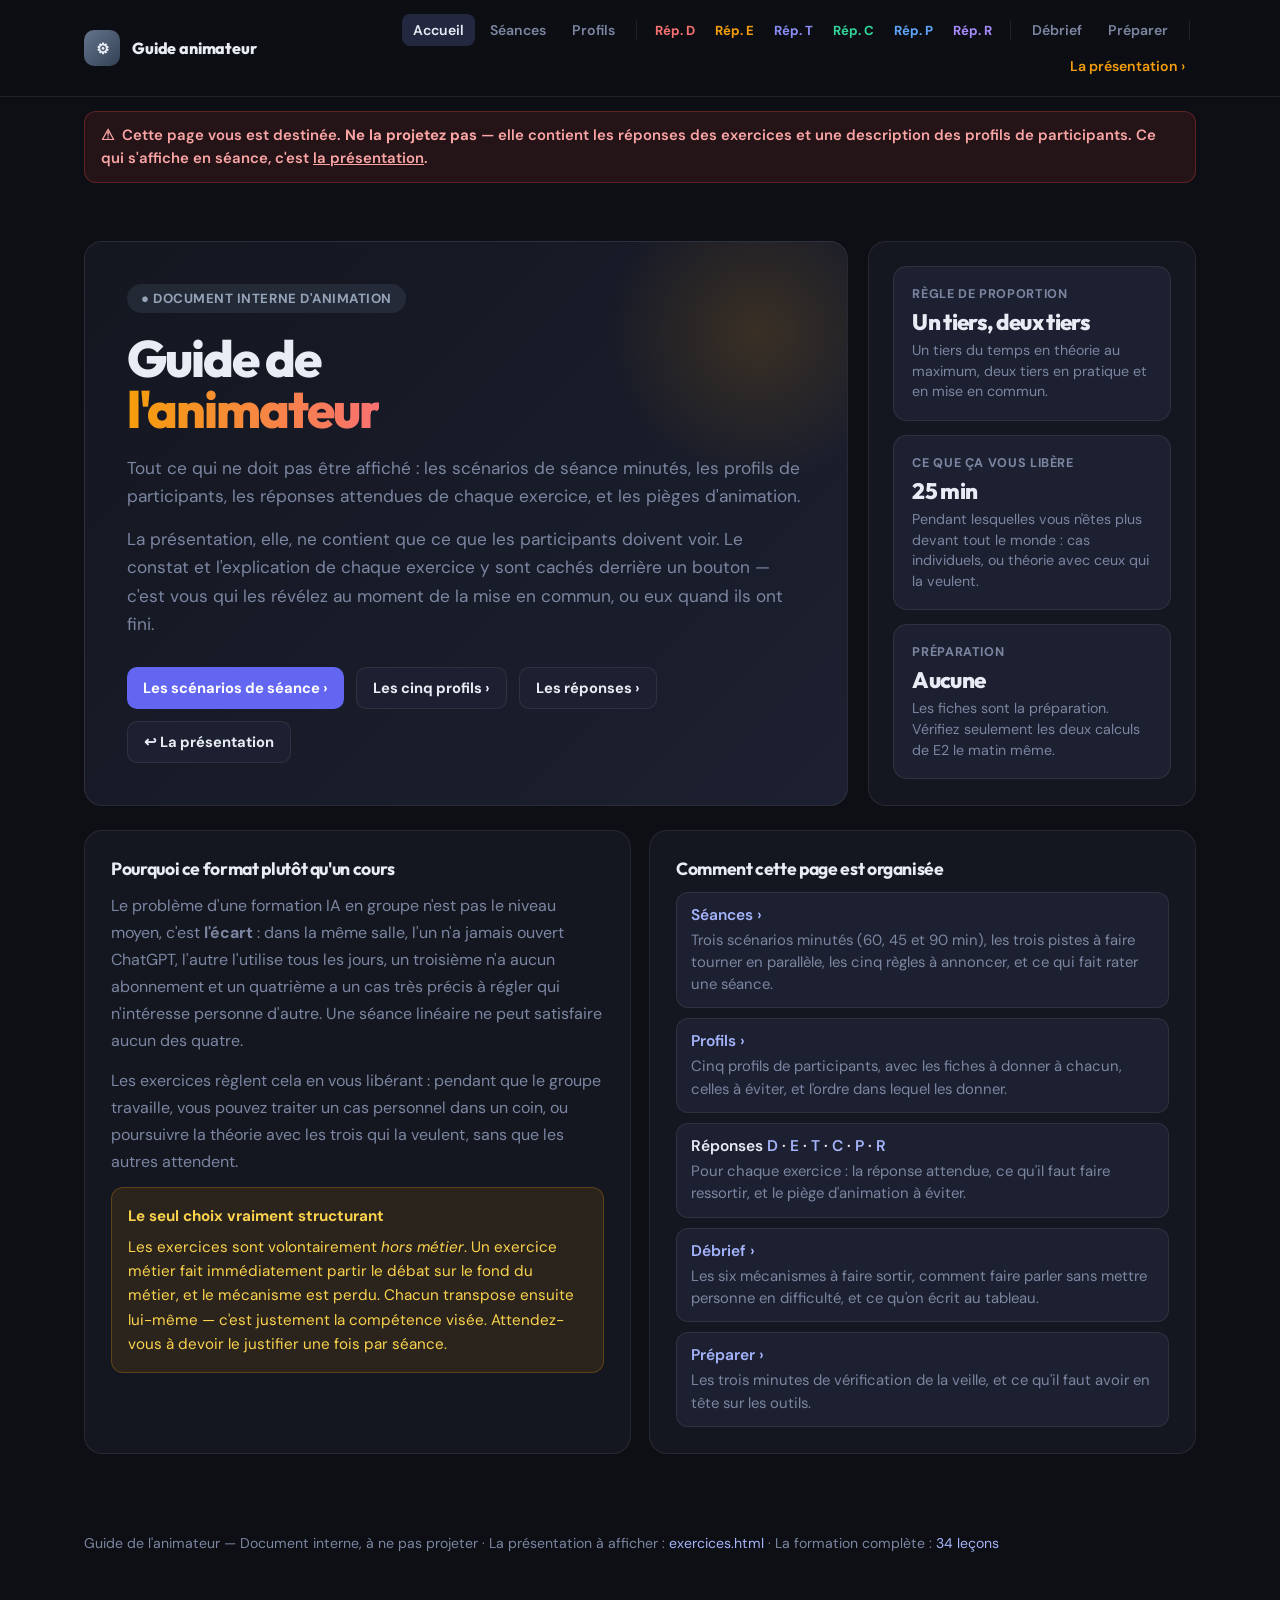
==== animateur.html @ cbc840dd "Ajoute animateur.html : le guide d'animation Contrepartie d'exercices.html, qui ne contient que ce q" ====
<!DOCTYPE html>
<html lang="fr">
<head>
  <meta charset="UTF-8" />
  <meta name="viewport" content="width=device-width, initial-scale=1.0" />
  <title>Guide de l'animateur — Exercices IA</title>
  <link rel="preconnect" href="https://fonts.googleapis.com">
  <link href="https://fonts.googleapis.com/css2?family=Outfit:wght@400;600;700;800;900&family=DM+Sans:wght@400;500;600&display=swap" rel="stylesheet">
  <link rel="stylesheet" href="exercices.css">
</head>
<body>
<header>
  <div class="nav">
    <div class="brand">
      <div class="brand-mark staff">⚙</div>
      Guide animateur
    </div>
    <nav class="nav-links">
      <a class="nav-link" href="#accueil">Accueil</a>
      <a class="nav-link" href="#seances">Séances</a>
      <a class="nav-link" href="#profils">Profils</a>
      <span class="nav-sep"></span>
      <a class="nav-link nav-code c1" href="#rep-d">Rép. D</a>
      <a class="nav-link nav-code c2" href="#rep-e">Rép. E</a>
      <a class="nav-link nav-code c3" href="#rep-t">Rép. T</a>
      <a class="nav-link nav-code c4" href="#rep-c">Rép. C</a>
      <a class="nav-link nav-code c5" href="#rep-p">Rép. P</a>
      <a class="nav-link nav-code c6" href="#rep-r">Rép. R</a>
      <span class="nav-sep"></span>
      <a class="nav-link" href="#debrief">Débrief</a>
      <a class="nav-link" href="#preparer">Préparer</a>
      <span class="nav-sep"></span>
      <a class="nav-link" href="exercices.html" style="color:#f59e0b">La présentation ›</a>
    </nav>
  </div>
</header>

<div class="banner">
  <div class="banner-inner">
    ⚠ &nbsp;Cette page vous est destinée. <strong>Ne la projetez pas</strong> — elle contient les réponses des exercices et une description des profils de participants. Ce qui s'affiche en séance, c'est <a href="exercices.html">la présentation</a>.
  </div>
</div>

<main>

<!-- ========== ACCUEIL ========== -->
<section class="page" id="accueil">
  <div class="hero-grid">
    <div class="card hero-main">
      <div class="eyebrow staff">● Document interne d'animation</div>
      <h1 class="hero-title">Guide de<br><em>l'animateur</em></h1>
      <p class="hero-lead">
        Tout ce qui ne doit pas être affiché : les scénarios de séance minutés, les profils de participants, les réponses attendues de chaque exercice, et les pièges d'animation.
      </p>
      <p class="hero-lead" style="margin-top:-14px;">
        La présentation, elle, ne contient que ce que les participants doivent voir. Le constat et l'explication de chaque exercice y sont cachés derrière un bouton — c'est vous qui les révélez au moment de la mise en commun, ou eux quand ils ont fini.
      </p>
      <div style="display:flex;gap:12px;flex-wrap:wrap;">
        <a class="btn btn-primary" href="#seances">Les scénarios de séance ›</a>
        <a class="btn btn-secondary" href="#profils">Les cinq profils ›</a>
        <a class="btn btn-secondary" href="#rep-d">Les réponses ›</a>
        <a class="btn btn-secondary" href="exercices.html">↩ La présentation</a>
      </div>
    </div>
    <div class="card hero-side">
      <div class="stat-card">
        <div class="stat-label">Règle de proportion</div>
        <div class="stat-value">Un tiers, deux tiers</div>
        <div class="stat-desc">Un tiers du temps en théorie au maximum, deux tiers en pratique et en mise en commun.</div>
      </div>
      <div class="stat-card">
        <div class="stat-label">Ce que ça vous libère</div>
        <div class="stat-value">25 min</div>
        <div class="stat-desc">Pendant lesquelles vous n'êtes plus devant tout le monde : cas individuels, ou théorie avec ceux qui la veulent.</div>
      </div>
      <div class="stat-card">
        <div class="stat-label">Préparation</div>
        <div class="stat-value">Aucune</div>
        <div class="stat-desc">Les fiches sont la préparation. Vérifiez seulement les deux calculs de E2 le matin même.</div>
      </div>
    </div>
  </div>

  <div class="lesson-grid">
    <div class="card lesson-card">
      <h3>Pourquoi ce format plutôt qu'un cours</h3>
      <p>Le problème d'une formation IA en groupe n'est pas le niveau moyen, c'est <strong>l'écart</strong> : dans la même salle, l'un n'a jamais ouvert ChatGPT, l'autre l'utilise tous les jours, un troisième n'a aucun abonnement et un quatrième a un cas très précis à régler qui n'intéresse personne d'autre. Une séance linéaire ne peut satisfaire aucun des quatre.</p>
      <p>Les exercices règlent cela en vous libérant : pendant que le groupe travaille, vous pouvez traiter un cas personnel dans un coin, ou poursuivre la théorie avec les trois qui la veulent, sans que les autres attendent.</p>
      <div class="highlight highlight-key"><strong>Le seul choix vraiment structurant</strong>Les exercices sont volontairement <em>hors métier</em>. Un exercice métier fait immédiatement partir le débat sur le fond du métier, et le mécanisme est perdu. Chacun transpose ensuite lui-même — c'est justement la compétence visée. Attendez-vous à devoir le justifier une fois par séance.</div>
    </div>
    <div class="card lesson-card">
      <h3>Comment cette page est organisée</h3>
      <div class="example-list">
        <div class="example"><strong><a href="#seances" style="color:#a5b4fc">Séances ›</a></strong><span>Trois scénarios minutés (60, 45 et 90 min), les trois pistes à faire tourner en parallèle, les cinq règles à annoncer, et ce qui fait rater une séance.</span></div>
        <div class="example"><strong><a href="#profils" style="color:#a5b4fc">Profils ›</a></strong><span>Cinq profils de participants, avec les fiches à donner à chacun, celles à éviter, et l'ordre dans lequel les donner.</span></div>
        <div class="example"><strong>Réponses <a href="#rep-d" style="color:#a5b4fc">D</a> · <a href="#rep-e" style="color:#a5b4fc">E</a> · <a href="#rep-t" style="color:#a5b4fc">T</a> · <a href="#rep-c" style="color:#a5b4fc">C</a> · <a href="#rep-p" style="color:#a5b4fc">P</a> · <a href="#rep-r" style="color:#a5b4fc">R</a></strong><span>Pour chaque exercice : la réponse attendue, ce qu'il faut faire ressortir, et le piège d'animation à éviter.</span></div>
        <div class="example"><strong><a href="#debrief" style="color:#a5b4fc">Débrief ›</a></strong><span>Les six mécanismes à faire sortir, comment faire parler sans mettre personne en difficulté, et ce qu'on écrit au tableau.</span></div>
        <div class="example"><strong><a href="#preparer" style="color:#a5b4fc">Préparer ›</a></strong><span>Les trois minutes de vérification de la veille, et ce qu'il faut avoir en tête sur les outils.</span></div>
      </div>
    </div>
  </div>
</section>

<!-- ========== SÉANCES ========== -->
<section class="page" id="seances">
  <div class="lesson-header">
    <div>
      <div class="tag tag-staff">● Animation — Séances</div>
      <h2>Trois scénarios de séance</h2>
    </div>
    <a class="btn btn-secondary" href="#accueil">↩ Retour</a>
  </div>
  <div class="lesson-grid">

    <div class="card lesson-card">
      <h3>Scénario A — La séance à deux vitesses <span style="color:var(--muted);font-weight:400">(60 min)</span></h3>
      <p>Le format par défaut, à utiliser quand le groupe est mélangé.</p>
      <div class="steps">
        <div class="step"><div class="step-num">1</div><div><strong>0 → 5 min · Le contrat de séance</strong>« On va faire, pas écouter. Vingt minutes d'explication, puis chacun travaille sur un exercice différent selon son niveau. Personne ne restera bloqué à attendre. » Affichez la page <a href="exercices.html#regles" style="color:#a5b4fc">Règles</a> pendant que vous le dites.</div></div>
        <div class="step"><div class="step-num">2</div><div><strong>5 → 20 min · Un seul sujet théorique</strong>Une ou deux leçons de la formation, pas plus. Résistez à l'envie de couvrir : c'est la première cause de séance ratée.</div></div>
        <div class="step"><div class="step-num">3</div><div><strong>20 → 45 min · Les trois pistes en parallèle</strong>Chacun prend une fiche selon sa piste. Vous circulez. C'est le moment où vous réglez les deux ou trois cas particuliers qui monopolisaient toute la séance avant.</div></div>
        <div class="step"><div class="step-num">4</div><div><strong>45 → 55 min · La mise en commun</strong>Trois personnes, une phrase chacune, puis vous projetez le bouton de révélation de la fiche concernée. Vous notez au tableau le mécanisme, pas le résultat.</div></div>
        <div class="step"><div class="step-num">5</div><div><strong>55 → 60 min · Un seul devoir</strong>Un exercice à refaire chez soi cette semaine, sur un vrai sujet à soi. Un seul, sinon aucun ne sera fait. La page <a href="exercices.html#retenir" style="color:#a5b4fc">À retenir</a> propose déjà C2.</div></div>
      </div>
    </div>

    <div class="card lesson-card">
      <h3>Les trois pistes à faire tourner en même temps</h3>
      <div class="table-wrap">
        <table class="compare-table">
          <thead><tr><th>Piste</th><th>Pour qui</th><th>Fiches</th><th>Vous</th></tr></thead>
          <tbody>
            <tr>
              <td>Guidée</td>
              <td>Découvre, ou pas d'abonnement</td>
              <td>D1, puis E1, puis T1</td>
              <td>Vous lisez la consigne à voix haute, tout le monde avance ensemble</td>
            </tr>
            <tr>
              <td>Libre</td>
              <td>Déjà à l'aise, sans méthode</td>
              <td>Une fiche ◑ au choix dans la famille du jour</td>
              <td>Disponible sur demande, sinon vous les laissez</td>
            </tr>
            <tr>
              <td>Chantier</td>
              <td>Autonome, n'écoute plus la théorie</td>
              <td>Un P au choix, 25 à 40 min</td>
              <td>Ne l'interrompez pas. Demandez-lui deux minutes de présentation à la mise en commun</td>
            </tr>
          </tbody>
        </table>
      </div>
      <div class="highlight highlight-info"><strong>Pourquoi ça tient</strong>Les trois pistes travaillent les mêmes mécanismes à des profondeurs différentes. À la mise en commun, tout le monde peut donc parler de la même chose, même si personne n'a fait le même exercice.</div>
    </div>

    <div class="card lesson-card">
      <h3>Scénario B — Les binômes croisés <span style="color:var(--muted);font-weight:400">(45 min)</span></h3>
      <p>À utiliser quand vous avez à la fois des utilisateurs ChatGPT et des utilisateurs Claude. Le format le plus vivant, et celui qui fait le mieux tomber l'idée qu'il y aurait un bon outil et un mauvais.</p>
      <div class="steps">
        <div class="step"><div class="step-num">1</div><div><strong>Constituez les binômes</strong>Un ChatGPT + un Claude par table. Si quelqu'un n'a rien, il devient l'observateur du binôme et tient les notes — présentez-le comme un rôle, la fiche D3 le fait aussi.</div></div>
        <div class="step"><div class="step-num">2</div><div><strong>15 min · D3 — Deux outils face à face</strong>Même consigne dans les deux outils, comparaison ligne par ligne.</div></div>
        <div class="step"><div class="step-num">3</div><div><strong>15 min · C3 — Le juge, en croisé</strong>Chacun fait juger la production de l'autre outil par le sien. Effet garanti.</div></div>
        <div class="step"><div class="step-num">4</div><div><strong>15 min · Mise en commun à deux voix</strong>Chaque binôme dit une différence constatée. Vous les regroupez au tableau en « différences de ton » et « différences de fond ».</div></div>
      </div>
    </div>

    <div class="card lesson-card">
      <h3>Scénario C — L'atelier permanence <span style="color:var(--muted);font-weight:400">(90 min, sans théorie)</span></h3>
      <p>Pour un deuxième ou troisième passage avec un groupe déjà initié. Aucune présentation : on entre, on travaille.</p>
      <div class="steps">
        <div class="step"><div class="step-num">1</div><div><strong>Chacun choisit un chantier</strong>Un P1 à P5, ou un vrai projet à lui — à condition qu'il ne contienne aucune donnée interne. Vérifiez ce point vous-même, ne le supposez pas.</div></div>
        <div class="step"><div class="step-num">2</div><div><strong>Vous tenez une permanence</strong>Dix minutes par personne, à sa place, sur son écran. Ceux qui attendent continuent d'avancer : ils ne perdent pas leur temps.</div></div>
        <div class="step"><div class="step-num">3</div><div><strong>Les 20 dernières minutes : la revue</strong>Trois volontaires montrent leur écran. On regarde ce qui a coincé, pas ce qui est réussi.</div></div>
      </div>
      <div class="highlight highlight-ok"><strong>Le format le plus rentable en temps d'animation</strong>Vous ne préparez rien : les fiches sont la préparation. Et une permanence de 90 minutes règle plus de cas individuels que six séances théoriques.</div>
    </div>

    <div class="card lesson-card">
      <h3>Les cinq règles à annoncer au début</h3>
      <p>Elles sont écrites sur la page <a href="exercices.html#regles" style="color:#a5b4fc">Règles</a> de la présentation : affichez-la et lisez-les, cela prend deux minutes et évite dix minutes de rattrapage.</p>
      <div class="steps">
        <div class="step"><div class="step-num">1</div><div><strong>Interdiction d'accepter la première réponse</strong>À laisser au tableau toute la séance.</div></div>
        <div class="step"><div class="step-num">2</div><div><strong>Une conversation neuve par exercice</strong>C'est la règle la plus souvent oubliée, et celle qui fausse le plus les constats. Rappelez-la avant chaque exercice.</div></div>
        <div class="step"><div class="step-num">3</div><div><strong>Trois lignes écrites par exercice</strong>Sans écriture, il ne reste rien le lendemain. C'est non négociable, même si cela agace.</div></div>
        <div class="step"><div class="step-num">4</div><div><strong>Rien d'interne dans la machine</strong>Le seul point sur lequel vous devez être intransigeant. Voir la <a href="index.html#lecon-34" style="color:#a5b4fc">leçon 34</a>.</div></div>
        <div class="step"><div class="step-num">5</div><div><strong>Un échec est un résultat</strong>À dire au début, pas à la fin : cela retire l'enjeu de performance pour toute la séance.</div></div>
      </div>
    </div>

    <div class="card lesson-card">
      <h3>Ce qui fait rater une séance</h3>
      <div class="example-list">
        <div class="example"><strong>Vouloir couvrir trois leçons avant les exercices</strong><span>Au bout de trente minutes de théorie, la salle est passive et les exercices tombent à plat. Un sujet par séance suffit.</span></div>
        <div class="example"><strong>Laisser un cas personnel prendre le groupe en otage</strong><span>C'est précisément le problème que les exercices résolvent : « garde ta question, je viens te voir dans dix minutes ». Et vous y allez vraiment, sinon la promesse ne tient plus.</span></div>
        <div class="example"><strong>Choisir un exercice métier « pour que ce soit plus utile »</strong><span>Le débat part immédiatement sur le fond du métier et le mécanisme est perdu. C'est la tentation la plus fréquente et la plus coûteuse.</span></div>
        <div class="example"><strong>Ne pas vérifier les accès avant</strong><span>Comptes non ouverts, mots de passe oubliés : cinq minutes perdues par personne. À régler la veille.</span></div>
        <div class="example"><strong>Révéler trop tôt</strong><span>Si vous projetez le bas d'une fiche avant qu'ils aient travaillé, l'exercice ne sert plus à rien. E1, E2 et T1 sont les plus sensibles.</span></div>
        <div class="example"><strong>Terminer sans faire écrire</strong><span>Une séance sans les trois lignes est une séance agréable dont il ne restera rien.</span></div>
      </div>
      <div class="highlight highlight-key"><strong>Si vous n'avez qu'un quart d'heure</strong>Faites D1, et rien d'autre. C'est le meilleur rapport temps investi sur prise de conscience de tout le lot.</div>
    </div>

  </div>
</section>

<!-- ========== PROFILS ========== -->
<section class="page" id="profils">
  <div class="lesson-header">
    <div>
      <div class="tag tag-staff">● Animation — Profils</div>
      <h2>Cinq profils dans la même salle</h2>
    </div>
    <a class="btn btn-secondary" href="#accueil">↩ Retour</a>
  </div>
  <div class="lesson-grid">

    <div class="card lesson-card full-card">
      <p>Ces cinq profils ne sont pas des niveaux techniques mais des rapports différents à l'outil. Le débutant motivé est plus facile à former que l'utilisateur quotidien qui n'a jamais remis en cause ce qu'il obtient. Repérez le profil avant de choisir la fiche.</p>
      <div class="highlight highlight-warn"><strong>Un point de méthode</strong>Ces catégories sont un outil d'animation, pas une grille d'évaluation, et elles ne sortent pas de cette page. Rien de tout cela n'apparaît dans la présentation, et il n'y a aucune raison de dire à quelqu'un dans quelle case vous l'avez mis.</div>
    </div>

    <div class="card lesson-card">
      <h3>1 · Sans abonnement</h3>
      <p><em>« Je n'ai que la version gratuite. »</em></p>
      <div class="highlight highlight-ok"><strong>21 des 26 exercices lui sont accessibles</strong>Ce qui manque dans les versions gratuites, ce n'est pas l'intelligence du modèle : c'est le volume d'usage et quelques fonctions de confort. Le raisonnement, la lecture de texte collé, les images et les artefacts sont là.</div>
      <h4>À lui donner</h4>
      <p>D1 · D2 · D4 · E1 · E2 · E3 · E4 · E5 · T1 · T2 · T4 · C1 · C2 · C3 · C4 · P1 · P2 · P4 · P5 · R2</p>
      <h4>À éviter</h4>
      <p>R3 et R4 (projets et tâches programmées), et T3 sur un document volumineux — sauf en collant le texte par morceaux.</p>
      <div class="highlight highlight-info"><strong>Ce qu'il faut lui dire</strong>Qu'il ne s'agit pas d'un rabais pédagogique : il fera les mêmes constats que les autres, et il saura ensuite si un abonnement vaut la peine — ce qui est la bonne façon de décider.</div>
    </div>

    <div class="card lesson-card">
      <h3>2 · Le réticent</h3>
      <p><em>« Je n'ai pas le temps », « ça ne sert à rien dans mon métier », « je préfère le faire moi-même ».</em></p>
      <div class="highlight highlight-warn"><strong>Ne commencez ni par la théorie, ni par son métier</strong>Les deux confirment ce qu'il pense déjà. Commencez par un usage personnel où le gain est immédiat, puis par les limites de l'outil — un réticent adhère beaucoup mieux quand on lui montre d'abord ce que l'IA fait mal.</div>
      <h4>Dans cet ordre</h4>
      <div class="steps">
        <div class="step"><div class="step-num">1</div><div><strong>R2 — Parler au lieu d'écrire</strong>Lève l'objection du temps en dix minutes : il n'a plus à taper.</div></div>
        <div class="step"><div class="step-num">2</div><div><strong>P1 — Quatre jours à Lisbonne</strong>Un gain personnel, visible, sans rapport avec le travail. C'est l'exercice qui fait revenir les gens.</div></div>
        <div class="step"><div class="step-num">3</div><div><strong>E1 — La chasse à l'hallucination</strong>Il aura raison, et il le verra. C'est souvent là qu'il commence à s'intéresser vraiment.</div></div>
        <div class="step"><div class="step-num">4</div><div><strong>C1 — L'interrogatoire inversé</strong>Répond à son objection réelle : « je ne sais pas quoi lui demander ».</div></div>
      </div>
      <h4>À éviter</h4>
      <p>R1, R3, P3 : du réglage et du tableur, c'est-à-dire du travail supplémentaire avant le bénéfice.</p>
    </div>

    <div class="card lesson-card">
      <h3>3 · Le prudent</h3>
      <p><em>« Et la confidentialité ? », « on a le droit ? », « je ne mets rien là-dedans ».</em></p>
      <div class="highlight highlight-ok"><strong>Sa prudence est un atout</strong>Confiez-lui un rôle : vérificateur officiel des mises en commun. C'est lui qui demande « où as-tu vérifié ? » quand quelqu'un présente un résultat. Il devient l'allié de la séance au lieu d'en être le sceptique.</div>
      <h4>À lui donner</h4>
      <div class="steps">
        <div class="step"><div class="step-num">1</div><div><strong>E1 et E4</strong>Il cherche déjà la faille : autant lui donner les exercices faits pour ça.</div></div>
        <div class="step"><div class="step-num">2</div><div><strong>T3 — Le document interrogé</strong>Avec un document public ou personnel uniquement. La consigne « cite la phrase exacte » répond directement à son inquiétude.</div></div>
        <div class="step"><div class="step-num">3</div><div><strong>Les leçons <a href="index.html#lecon-33" style="color:#a5b4fc">33</a> et <a href="index.html#lecon-34" style="color:#a5b4fc">34</a></strong>À lui faire lire pendant que les autres font un chantier. Il en ressortira avec des questions utiles à tout le groupe.</div></div>
      </div>
      <div class="highlight highlight-info"><strong>Le piège</strong>Ne lui répondez pas « il n'y a pas de risque ». Il y en a, et il le sait. Répondez : voici ce qui ne sort pas d'ici, et voici tout ce qu'on peut faire sans que ça sorte.</div>
    </div>

    <div class="card lesson-card">
      <h3>4 · Le curieux régulier</h3>
      <p><em>Il l'utilise déjà tous les jours, sans méthode, et il est content de ses résultats — c'est justement le problème.</em></p>
      <div class="highlight highlight-key"><strong>Ce qu'il faut travailler avec lui</strong>Il obtient des réponses acceptables, donc il ne vérifie plus et n'itère plus. Il ne progressera pas en apprenant des fonctions, mais en découvrant que ce qu'il accepte est un brouillon.</div>
      <h4>À lui donner en priorité</h4>
      <div class="example-list">
        <div class="example"><strong>E3 — Le détecteur de flatterie</strong><span>Lui fait comprendre que l'outil l'approuve par construction, pas par jugement.</span></div>
        <div class="example"><strong>E5 — Le téléphone arabe</strong><span>Lui montre ce qu'il a perdu sans le savoir dans tous les résumés qu'il a acceptés.</span></div>
        <div class="example"><strong>C3 — Le juge</strong><span>La production qu'il trouvait bonne notée 6 sur 10 par une conversation neuve : c'est le déclic.</span></div>
        <div class="example"><strong>C2 — La règle des cinq tours</strong><span>La méthode qui lui manque, en quinze minutes.</span></div>
        <div class="example"><strong>R1 — Les instructions permanentes</strong><span>Il répète le même contexte dix fois par jour sans s'en rendre compte.</span></div>
      </div>
    </div>

    <div class="card lesson-card">
      <h3>5 · L'autonome</h3>
      <p><em>Il en sait autant que vous sur certains points, et il s'ennuie pendant la théorie.</em></p>
      <div class="highlight highlight-ok"><strong>Transformez-le en relais</strong>Donnez-lui un chantier long, laissez-le tranquille, puis demandez-lui deux minutes de présentation à la mise en commun. Il aura le rôle qu'il cherchait, et le groupe écoutera un pair plus volontiers que l'animateur.</div>
      <h4>À lui donner</h4>
      <p>C4 (prompt reconstitué) · P2 (mini-application) · P3 (tableur) · P4 (décision pondérée) · R3 (contexte persistant) · R4 (tâche programmée)</p>
      <div class="highlight highlight-warn"><strong>Le seul point de vigilance</strong>Ne le laissez pas répondre à la place des autres pendant les exercices : il donne la solution et il enlève la découverte. Dites-le-lui explicitement, en lui confiant en échange le rôle de présentateur.</div>
    </div>

  </div>
</section>

<!-- ========== RÉPONSES D ========== -->
<section class="page" id="rep-d">
  <div class="lesson-header">
    <div>
      <div class="tag tag-f1">● Réponses — Famille D, les duels</div>
      <h2>Ce qu'il faut faire ressortir</h2>
    </div>
    <a class="btn btn-secondary" href="#accueil">↩ Retour</a>
  </div>
  <div class="meta">
    <span class="pill">Mécanisme visé : <strong>le résultat dépend de la demande</strong></span>
    <span class="pill">4 exercices · 6 à 12 min</span>
    <span class="pill"><a href="exercices.html#d1">Voir les fiches ›</a></span>
  </div>
  <div class="lesson-grid">

    <div class="card lesson-card">
      <h3>D1 — Le prompt nu contre le prompt habillé</h3>
      <h4>Ce qu'ils vont obtenir</h4>
      <div class="example-list">
        <div class="example"><strong>Le mail 1 invente entre trois et six informations</strong><span>Ordre du jour, lieu, durée, nom d'entreprise, signature, parfois un nom de destinataire. Faites-les compter à voix haute : le chiffre est plus parlant que le commentaire.</span></div>
        <div class="example"><strong>Le mail 1 est souvent plus long que le mail 2</strong><span>Alors qu'il en sait six fois moins. C'est le constat qui fait le plus d'effet.</span></div>
        <div class="example"><strong>La liste des manques du mail 2</strong><span>Contient presque toujours une question que le participant ne s'était pas posée. Demandez-en une à voix haute.</span></div>
      </div>
      <div class="highlight highlight-warn"><strong>Le piège d'animation</strong>Ne commentez pas la qualité littéraire des deux mails. La salle va vouloir dire lequel est « mieux écrit » : ce n'est pas la question. Ramenez systématiquement au comptage de ce qui a été inventé.</div>
      <div class="highlight highlight-info"><strong>Ce qu'on écrit au tableau</strong>« Dis le contexte, sinon il l'invente. »</div>
    </div>

    <div class="card lesson-card">
      <h3>D2 — Trois personas, une question</h3>
      <h4>Ce qu'ils vont obtenir</h4>
      <div class="example-list">
        <div class="example"><strong>Les trois versions disent souvent la même chose</strong><span>Ce sont les mots et la longueur qui bougent, pas le fond. Faites-le remarquer : cela évite de croire que « expliquer simplement » change le contenu.</span></div>
        <div class="example"><strong>La version enfant contient une approximation devenue fausse</strong><span>Le tour 3 la sort. Selon les outils, il s'agit de la lumière « qui rebondit », du bleu « du ciel » plutôt que de la diffusion, ou de l'omission de la longueur d'onde. Peu importe laquelle : ce qui compte est qu'il y en ait une.</span></div>
        <div class="example"><strong>Le rôle « professeur tatillon » ajoute des nuances</strong><span>Parce que le rôle autorise l'incertitude, pas parce qu'il en sait plus.</span></div>
      </div>
      <div class="highlight highlight-warn"><strong>Le piège d'animation</strong>Un participant qui connaît la physique va vouloir débattre du fond. Coupez : la question n'est pas de savoir pourquoi le ciel est bleu, mais ce que la simplification a coûté.</div>
      <div class="highlight highlight-info"><strong>Ce qu'on écrit au tableau</strong>« Simplifier a un coût, et il n'est pas signalé. »</div>
    </div>

    <div class="card lesson-card">
      <h3>D3 — Deux outils face à face</h3>
      <h4>Ce qu'ils vont obtenir</h4>
      <div class="example-list">
        <div class="example"><strong>Le haut du classement se ressemble, le bas diverge</strong><span>La marche guidée et l'atelier cuisine remontent souvent ; le karting descend à cause du budget. Mais l'ordre exact varie d'un outil à l'autre et d'un jour à l'autre.</span></div>
        <div class="example"><strong>Au moins un des deux invente un prix</strong><span>Aucun ne connaît le tarif réel d'un karting près de Namur. C'est le point de comparaison le plus utile de l'exercice : faites-le pointer.</span></div>
        <div class="example"><strong>La contrainte des trente personnes est souvent lue mais pas traitée</strong><span>Un escape game pour trente, c'est plusieurs sessions. Si aucun des deux ne le signale, c'est un excellent constat à faire ressortir.</span></div>
      </div>
      <div class="highlight highlight-warn"><strong>Le piège d'animation</strong>Ne laissez pas la séance devenir un match ChatGPT contre Claude. Les utilisateurs deviennent partisans très vite. Reformulez chaque intervention en « sur quoi diffèrent-ils » et « qu'est-ce que cela m'apprend à vérifier ».</div>
      <div class="highlight highlight-info"><strong>Ce qu'on écrit au tableau</strong>« Deux outils qui divergent = ma liste de points à vérifier. »</div>
    </div>

    <div class="card lesson-card">
      <h3>D4 — L'escalier des contraintes</h3>
      <h4>Ce qu'ils vont obtenir</h4>
      <div class="example-list">
        <div class="example"><strong>Le palier de rupture est entre 50 et 12 mots</strong><span>À 200 et 50 mots on perd du détail ; à 12 on perd les exceptions, et le texte devient faux tout en restant lisible.</span></div>
        <div class="example"><strong>Les trois exceptions du règlement M4</strong><span>L'adhésion familiale qui n'est <em>pas</em> réduite de moitié après le 1er octobre · le dimanche exclu de la fermeture à 23h en été · la raison médicale qui dispense du préavis de 48 heures. Ayez-les en tête, ce sont elles qui font l'exercice.</span></div>
        <div class="example"><strong>Le tour 5 est souvent juste</strong><span>L'outil désigne correctement le palier. Faites remarquer qu'il ne l'a dit qu'une fois interrogé.</span></div>
      </div>
      <div class="highlight highlight-warn"><strong>Le piège d'animation</strong>Certains vont trouver le résumé en 4 mots « rigolo » et s'arrêter là. Le contenu de l'exercice est au tour 5, pas dans les quatre premiers : réservez-vous du temps pour lui.</div>
      <div class="highlight highlight-info"><strong>Ce qu'on écrit au tableau</strong>« Résume en 100 mots, et liste ce que tu as dû écarter. »</div>
    </div>

  </div>
</section>

<!-- ========== RÉPONSES E ========== -->
<section class="page" id="rep-e">
  <div class="lesson-header">
    <div>
      <div class="tag tag-f2">● Réponses — Famille E, les enquêtes</div>
      <h2>Ce qu'il faut faire ressortir</h2>
    </div>
    <a class="btn btn-secondary" href="#accueil">↩ Retour</a>
  </div>
  <div class="meta">
    <span class="pill">Mécanisme visé : <strong>l'assurance n'est pas la fiabilité</strong></span>
    <span class="pill">5 exercices · 6 à 12 min</span>
    <span class="pill"><a href="exercices.html#e1">Voir les fiches ›</a></span>
  </div>
  <div class="lesson-grid">

    <div class="card lesson-card full-card">
      <div class="highlight highlight-key"><strong>La famille à placer tôt dans la séance</strong>Idéalement en deuxième position, juste après D1. Ces exercices installent le réflexe de vérification <em>avant</em> que l'habitude de confiance ne s'installe. Une séance qui commence par les transformations et finit par les enquêtes rate son effet.</div>
    </div>

    <div class="card lesson-card">
      <h3>E1 — La chasse à l'hallucination</h3>
      <h4>Les réponses</h4>
      <div class="example-list">
        <div class="example"><strong>Aucun des trois n'existe</strong><span>Ni le roman « Les Jardins de verre », ni Camille Ardennes, ni la commune de Havelange-sur-Meuse, ni la convention de Ravensburg. Tout a été inventé pour l'exercice.</span></div>
        <div class="example"><strong>Le comportement varie selon la question</strong><span>Le roman donne souvent un résumé complet. La commune passe parfois par « je ne trouve pas ». L'article de convention est le plus dangereux : la réponse a l'air juridique.</span></div>
        <div class="example"><strong>La rétractation est quasi systématique</strong><span>Dès qu'on demande « est-ce que cela existe ? ». Faites-en le point central : il avait l'information, il ne l'a pas utilisée sans qu'on la demande.</span></div>
      </div>
      <div class="highlight highlight-warn"><strong>Le piège d'animation</strong>Le risque est de conclure « l'IA raconte n'importe quoi », ce qui est faux et fait perdre la confiance utile. La bonne conclusion est : le mécanisme qui produit vos bons résultats est le même que celui qui produit celui-ci. Il n'y a pas un mode fiable et un mode défaillant.</div>
      <div class="highlight highlight-info"><strong>Variez d'une séance à l'autre</strong>Les modèles évoluent et finissent par reconnaître les faux célèbres. Inventez vos propres titres : un nom d'auteur plausible, une année, un pays. Testez-les la veille.</div>
    </div>

    <div class="card lesson-card">
      <h3>E2 — Le piège du calcul</h3>
      <h4>Les réponses</h4>
      <div class="example-list">
        <div class="example"><strong>Le stylo coûte 0,50 EUR</strong><span>Le piège fait répondre 1 EUR. Vérification : 0,50 + 10,50 = 11 et 10,50 − 0,50 = 10.</span></div>
        <div class="example"><strong>Le second calcul donne 212,05 EUR</strong><span>3 × 17,45 = 52,35 ; 2 × 8,90 = 17,80 ; total 199,15. Remise 12 % → 175,25. TVA 21 % → 212,05 EUR. Erreurs fréquentes : TVA appliquée avant la remise, ou arrondi en cours de route.</span></div>
      </div>
      <div class="highlight highlight-warn"><strong>À faire la veille, ou le matin même</strong>Refaites les deux questions vous-même. Les modèles changent, et il arrive que les deux réponses soient justes du premier coup — auquel cas l'exercice bascule sur la comparaison entre le mode « sans expliquer » et le mode « avec les étapes », qui reste concluant.</div>
      <div class="highlight highlight-warn"><strong>Le piège d'animation</strong>Ne concluez jamais « l'IA ne sait pas compter » : c'est faux et cela dévalorise l'outil à tort. Concluez « elle ne calcule pas, elle rédige — sauf si on lui demande de calculer ». Toute la leçon est dans cette nuance, et la fiche le dit aussi.</div>
      <div class="highlight highlight-info"><strong>Ce qu'on écrit au tableau</strong>« Exige les étapes, ou l'outil de calcul. Puis vérifie une ligne. »</div>
    </div>

    <div class="card lesson-card">
      <h3>E3 — Le détecteur de flatterie</h3>
      <h4>Ce qu'ils vont obtenir</h4>
      <div class="example-list">
        <div class="example"><strong>La réponse 1 commence par un compliment</strong><span>« C'est une belle intention », « l'idée de créer du lien est excellente ». Faites-le lire mot pour mot par un participant : c'est plus fort que de le résumer.</span></div>
        <div class="example"><strong>Les cinq risques réels du plan M3</strong><span>Bruit dans un espace partagé · personnes en concentration · conflits de goûts musicaux · absence de règle assumée qui reporte l'arbitrage sur les collègues · lancement par surprise sans consultation, qui est le plus grave et le plus souvent manqué au tour 1.</span></div>
        <div class="example"><strong>Le chiffre du tour 3 est de trois ou quatre sur cinq</strong><span>C'est le chiffre à écrire au tableau : quatre problèmes majeurs qu'il connaissait et n'a pas dits.</span></div>
      </div>
      <div class="highlight highlight-warn"><strong>Le piège d'animation</strong>Si vous faites soumettre leurs vraies idées, cela devient inconfortable pour certains — et le groupe se met à juger l'idée au lieu d'observer l'outil. Restez sur le plan fictif en séance, et proposez la variante personnelle comme prolongement à faire seul.</div>
      <div class="highlight highlight-info"><strong>Ce qu'on écrit au tableau</strong>« Demande la critique, elle ne vient pas seule. Et interdis le positif. »</div>
    </div>

    <div class="card lesson-card">
      <h3>E4 — L'affirmation piégée</h3>
      <h4>Les réponses</h4>
      <div class="example-list">
        <div class="example"><strong>Le Mont Blanc culmine à environ 4 800 mètres</strong><span>Le chiffre exact varie de quelques mètres selon les relevés et l'enneigement du sommet. 3 810 est faux de près de mille mètres.</span></div>
        <div class="example"><strong>Sur ce fait, il cède rarement</strong><span>Trop célèbre. L'exercice est concluant surtout par le contraste entre le tour 1 (« confirme-moi ») et le tour 3 (question neutre).</span></div>
        <div class="example"><strong>La variante qui marche mieux</strong><span>« Confirme-moi que le délai de rétractation d'un achat en ligne est de sept jours en Belgique » — il est de quatorze jours. Là, il cède beaucoup plus souvent. Gardez-la sous la main si le Mont Blanc ne donne rien.</span></div>
      </div>
      <div class="highlight highlight-warn"><strong>Le piège d'animation</strong>C'est le seul exercice qui peut « ne pas marcher » : si l'outil corrige franchement dès le tour 1, la salle conclut qu'il n'y a pas de problème. Enchaînez alors immédiatement sur la variante du délai de rétractation, et sur les trois formulations de la même question.</div>
      <div class="highlight highlight-info"><strong>Ce qu'on écrit au tableau</strong>« Ne mets pas la réponse dans la question. »</div>
    </div>

    <div class="card lesson-card">
      <h3>E5 — Le téléphone arabe</h3>
      <h4>Ce qu'ils vont obtenir</h4>
      <div class="example-list">
        <div class="example"><strong>Une version reconstituée crédible et fausse</strong><span>Forme d'un règlement, montants ronds, horaires plausibles, conditions inventées. Aucun de ces détails ne vient du texte d'origine.</span></div>
        <div class="example"><strong>Les trois exceptions ont disparu</strong><span>Les mêmes que dans D4 : adhésion familiale, dimanche d'été, raison médicale. Un résumé garde les règles et perd les cas particuliers — c'est-à-dire ce pour quoi on consulte un règlement.</span></div>
        <div class="example"><strong>Le tableau final est le livrable</strong><span>Trois colonnes : inventé, perdu, déformé. Faites-le garder, c'est une grille réutilisable.</span></div>
      </div>
      <div class="highlight highlight-warn"><strong>Le piège d'animation</strong>Beaucoup vont enchaîner les deux étapes dans la même conversation, ce qui annule tout l'exercice : la seconde a alors accès au texte d'origine. Vérifiez-le en circulant, c'est l'erreur la plus fréquente de toute la série.</div>
      <div class="highlight highlight-info"><strong>Ce qu'on écrit au tableau</strong>« Un résumé n'est pas compressé, il est appauvri. Garde la source. »</div>
    </div>

  </div>
</section>

<!-- ========== RÉPONSES T ========== -->
<section class="page" id="rep-t">
  <div class="lesson-header">
    <div>
      <div class="tag tag-f3">● Réponses — Famille T, les transformations</div>
      <h2>Ce qu'il faut faire ressortir</h2>
    </div>
    <a class="btn btn-secondary" href="#accueil">↩ Retour</a>
  </div>
  <div class="meta">
    <span class="pill">Mécanisme visé : <strong>apportez la matière</strong></span>
    <span class="pill">4 exercices · 10 à 15 min</span>
    <span class="pill"><a href="exercices.html#t1">Voir les fiches ›</a></span>
  </div>
  <div class="lesson-grid">

    <div class="card lesson-card full-card">
      <div class="highlight highlight-ok"><strong>La famille qui termine bien une séance</strong>Elle produit des réussites visibles, après deux familles qui montrent les limites. Placez-la en fin de séance : on ne renvoie pas les gens chez eux sur un constat d'échec.</div>
    </div>

    <div class="card lesson-card">
      <h3>T1 — Du désordre au tableau</h3>
      <h4>Les cinq pièges du bloc M1</h4>
      <div class="example-list">
        <div class="example"><strong>Marie Dupont apparaît deux fois</strong><span>Lignes 1 et 5, avec deux écritures de téléphone. Il n'y a donc que cinq personnes réelles, pas six.</span></div>
        <div class="example"><strong>Karim Mertens n'a versé que 20 EUR</strong><span>C'est un acompte, pas un paiement. Un tableau qui affiche « 20 EUR » sans mention a perdu l'information.</span></div>
        <div class="example"><strong>La dernière ligne n'a ni nom ni date exacte</strong><span>Inventer un nom ou supprimer la ligne sont deux erreurs opposées, aussi graves l'une que l'autre.</span></div>
        <div class="example"><strong>Sofia Renard a un numéro fixe (081)</strong><span>Le format mobile imposé ne lui convient pas. A-t-il signalé ou maquillé ?</span></div>
        <div class="example"><strong>Karim Mertens : prénom entre parenthèses</strong><span>« K. Mertens (Karim) ». Petit piège de découpage nom / prénom.</span></div>
      </div>
      <div class="highlight highlight-key"><strong>Le constat central</strong>Le tableau du tour 1 est presque toujours parfaitement propre, sans aucune anomalie signalée. Faites-le dire à voix haute : « combien d'entre vous ont eu un tableau qui signalait quelque chose ? » Souvent personne. C'est le cœur de l'exercice.</div>
      <div class="highlight highlight-warn"><strong>Le piège d'animation</strong>C'est l'exercice où l'on obtient le plus vite un résultat satisfaisant, donc celui où l'on s'arrête le plus vite. Ne laissez personne sauter le tour 2 : sans lui, la leçon est exactement inverse de celle visée.</div>
    </div>

    <div class="card lesson-card">
      <h3>T2 — Un texte, quatre registres</h3>
      <h4>Ce qu'ils vont obtenir</h4>
      <div class="example-list">
        <div class="example"><strong>Les trois reproches de l'original</strong><span>Décisions manquantes · deux noms faux · aucune répartition des tâches ni échéance. Ayez-les en tête pour arbitrer les comptages.</span></div>
        <div class="example"><strong>Le fond est adouci malgré la consigne</strong><span>« Deux noms sont faux » devient « quelques imprécisions dans les noms ». C'est le constat central : une consigne explicite ne garantit pas son application, il faut vérifier.</span></div>
        <div class="example"><strong>La version 3 (trois lignes) perd le plus</strong><span>Et la version téléphone est la plus différente structurellement.</span></div>
      </div>
      <div class="highlight highlight-warn"><strong>Le piège d'animation</strong>La salle va vouloir débattre du bien-fondé du reproche, et raconter des histoires de comptes rendus mal faits. Coupez court : le mail est fictif, la question est ce que la réécriture a fait au contenu.</div>
      <div class="highlight highlight-info"><strong>Ce qu'on écrit au tableau</strong>« Le ton est un paramètre — mais vérifie ce que la politesse a emporté. »</div>
    </div>

    <div class="card lesson-card">
      <h3>T3 — Le document interrogé</h3>
      <h4>Ce qu'il faut obtenir</h4>
      <div class="example-list">
        <div class="example"><strong>Au moins un « pas trouvé » au dernier tour</strong><span>Ce sont les points affirmés sans base dans le document. Cela arrive presque toujours. Si personne n'en a, faites poser la question piège.</span></div>
        <div class="example"><strong>La question des exclusions est la plus productive</strong><span>Un résumé raconte ce que le document prévoit ; ce qui coûte cher, c'est ce qu'il exclut. Personne ne pense à le demander.</span></div>
        <div class="example"><strong>Faites vérifier deux citations en direct</strong><span>Recherche du navigateur, dix secondes. C'est le geste à installer, et il ne s'installe qu'en le faisant.</span></div>
      </div>
      <div class="highlight highlight-warn"><strong>Le point de vigilance le plus important de la série</strong>C'est l'exercice où quelqu'un va joindre un document interne « parce que c'est plus pratique ». Annoncez la contrainte avant de lancer l'exercice, et regardez les écrans en circulant. Un contrat du Resort, une fiche de paie ou un compte rendu de réunion : non, même anonymisé.</div>
      <div class="highlight highlight-info"><strong>Documents qui marchent bien</strong>Notice de médicament · contrat d'assurance habitation · conditions d'un abonnement téléphonique · bail · règlement d'un club · mode d'emploi d'un appareil. À défaut, le bloc M4.</div>
    </div>

    <div class="card lesson-card">
      <h3>T4 — L'image lue</h3>
      <h4>Ce qu'ils vont obtenir</h4>
      <div class="example-list">
        <div class="example"><strong>Une lecture de l'écriture manuscrite meilleure qu'attendu</strong><span>C'est le petit choc de l'exercice, surtout chez ceux qui pensaient que ces outils se limitent au texte tapé.</span></div>
        <div class="example"><strong>Une ou deux erreurs sur les chiffres</strong><span>Un 3 lu 8, une virgule déplacée, une colonne décalée. Faites vérifier caractère par caractère : sans vérification, personne ne les voit.</span></div>
        <div class="example"><strong>Souvent aucun crochet</strong><span>Même sur une écriture difficile. C'est le signal : il a tranché sans le dire.</span></div>
      </div>
      <div class="highlight highlight-warn"><strong>Le piège d'animation, et il est sérieux</strong>Le premier réflexe des participants est de photographier ce qu'ils ont sous la main : un écran de travail, un document sur le bureau, le tableau blanc de la salle. Dites explicitement quoi photographier avant de lancer l'exercice, et faites-le choisir dans une liste : un ticket de caisse, une étiquette, une page de journal, une note personnelle.</div>
      <div class="highlight highlight-info"><strong>Bonne fin de séance</strong>Photographier le tableau de la séance en cours et demander le compte rendu. Démonstration immédiate d'un usage réutilisable — à condition que le tableau ne contienne rien de sensible.</div>
    </div>

  </div>
</section>

<!-- ========== RÉPONSES C ========== -->
<section class="page" id="rep-c">
  <div class="lesson-header">
    <div>
      <div class="tag tag-f4">● Réponses — Famille C, les conversations</div>
      <h2>Ce qu'il faut faire ressortir</h2>
    </div>
    <a class="btn btn-secondary" href="#accueil">↩ Retour</a>
  </div>
  <div class="meta">
    <span class="pill">Mécanisme visé : <strong>la première réponse est un brouillon</strong></span>
    <span class="pill">4 exercices · 12 à 15 min</span>
    <span class="pill"><a href="exercices.html#c1">Voir les fiches ›</a></span>
  </div>
  <div class="lesson-grid">

    <div class="card lesson-card">
      <h3>C1 — L'interrogatoire inversé</h3>
      <h4>Ce qu'ils vont obtenir</h4>
      <div class="example-list">
        <div class="example"><strong>Des questions pertinentes</strong><span>Budget, contraintes alimentaires, équipement de cuisine, enfants ou non, heure, places assises, qui aide à ranger. Souvent une ou deux auxquelles personne n'avait pensé — c'est là qu'il faut faire parler.</span></div>
        <div class="example"><strong>Il repart en mode proposition au bout de deux ou trois questions</strong><span>Systématique sur certains outils. Le recadrage fonctionne : faites-le faire plutôt que de le dire. C'est un apprentissage en soi — tenir une consigne dans le temps demande de la rappeler.</span></div>
        <div class="example"><strong>La consigne reconstituée du dernier tour est le vrai livrable</strong><span>Faites-la lire à voix haute par quelqu'un. Elle est toujours meilleure que ce que la salle aurait écrit.</span></div>
      </div>
      <div class="highlight highlight-warn"><strong>Le piège d'animation</strong>Certains vont prendre un sujet professionnel « pour que ce soit utile » et donner du contexte interne au fil des réponses. Imposez un sujet personnel : c'est l'exercice où l'on parle le plus, donc celui où l'on se surveille le moins.</div>
      <div class="highlight highlight-info"><strong>Ce qu'on écrit au tableau</strong>« Ne me réponds pas tout de suite : pose-moi tes questions. »</div>
    </div>

    <div class="card lesson-card">
      <h3>C2 — La règle des cinq tours</h3>
      <h4>Ce qu'ils vont obtenir</h4>
      <div class="example-list">
        <div class="example"><strong>Le texte devient utilisable au tour 3 ou 4</strong><span>Presque jamais au tour 1. Faites lever la main : « qui a trouvé sa version au premier tour ? » Personne, ou une personne qui n'a pas comparé.</span></div>
        <div class="example"><strong>« Deux fois plus court » est la consigne au meilleur rendement</strong><span>De toute la série. Quatre mots. Insistez : c'est ce qu'ils utiliseront le plus souvent après la séance.</span></div>
        <div class="example"><strong>Le tour 3 fait disparaître beaucoup de lignes</strong><span>Faites compter. La quantité de phrases qui ne disaient rien dans la version initiale surprend toujours.</span></div>
        <div class="example"><strong>Le tour 5 : il voit ses propres défauts</strong><span>Bien, et honnêtement. À condition qu'on le demande.</span></div>
      </div>
      <div class="highlight highlight-ok"><strong>Le meilleur exercice à conduire en collectif</strong>Menez les cinq tours au projecteur avec un texte proposé par la salle, puis laissez chacun refaire sur son propre sujet. C'est le seul de la série qui gagne à être fait deux fois — une fois ensemble, une fois seul.</div>
      <div class="highlight highlight-info"><strong>Ce qu'on écrit au tableau</strong>« Interdiction d'accepter la première réponse. » Si une seule ligne devait rester de toute la formation, c'est celle-là.</div>
    </div>

    <div class="card lesson-card">
      <h3>C3 — Le juge</h3>
      <h4>Ce qu'ils vont obtenir</h4>
      <div class="example-list">
        <div class="example"><strong>Une note de 6 ou 7 sur 10</strong><span>Pour un texte que le participant trouvait très bon. C'est le déclic de l'exercice. Demandez-leur d'avoir noté le texte eux-mêmes avant : l'écart est plus parlant que la note.</span></div>
        <div class="example"><strong>Un point manquant que personne n'avait vu</strong><span>Presque toujours. La conversation neuve n'a pas le contexte de la demande d'origine, donc elle voit ce qui manque à un lecteur qui n'était pas là — c'est-à-dire au vrai destinataire.</span></div>
        <div class="example"><strong>L'auteur d'origine accepte la critique trop facilement</strong><span>Au dernier tour. Cela rejoint E3 : profitez-en pour relier les deux exercices.</span></div>
      </div>
      <div class="highlight highlight-warn"><strong>Le piège d'animation</strong>Deux personnes vont comparer leurs notes et le vivre comme une évaluation d'elles-mêmes. Rappelez que ce qui est noté est un texte produit par une machine, pas leur travail. Ne faites jamais comparer deux notes de participants entre elles.</div>
      <div class="highlight highlight-info"><strong>La meilleure version</strong>En croisé, juste après D3 : ChatGPT juge Claude et inversement. C'est le moment le plus vivant d'une séance en binômes.</div>
    </div>

    <div class="card lesson-card">
      <h3>C4 — Le prompt reconstitué</h3>
      <h4>Ce qu'ils vont obtenir</h4>
      <div class="example-list">
        <div class="example"><strong>Une consigne bien meilleure que celles qu'ils écrivent</strong><span>Avec un rôle, un destinataire, une longueur, un format et une interdiction — tout ce qu'on oublie systématiquement.</span></div>
        <div class="example"><strong>Des paramètres implicites nommés</strong><span>« Ton factuel, sans superlatif », « une seule idée par paragraphe », « pas d'introduction ». Faites-les relever : personne ne pense à écrire cela.</span></div>
        <div class="example"><strong>Un gabarit qui fonctionne sur un autre sujet</strong><span>C'est la démonstration, et c'est le seul exercice de la série qui produit un livrable à garder définitivement.</span></div>
      </div>
      <div class="highlight highlight-warn"><strong>Le piège d'animation</strong>Le texte de départ. Ils vont naturellement prendre un mail interne bien écrit. Préparez trois textes publics de secours : une annonce immobilière efficace, une fiche produit, un article court d'un site d'information.</div>
      <div class="highlight highlight-ok"><strong>À donner en priorité à l'autonome</strong>Il est assez avancé pour ne pas l'avoir déjà fait, et le gabarit produit sert ensuite à tout le groupe. Demandez-lui de le présenter à la mise en commun.</div>
    </div>

  </div>
</section>

<!-- ========== RÉPONSES P ========== -->
<section class="page" id="rep-p">
  <div class="lesson-header">
    <div>
      <div class="tag tag-f5">● Réponses — Famille P, les chantiers</div>
      <h2>Ce qu'il faut faire ressortir</h2>
    </div>
    <a class="btn btn-secondary" href="#accueil">↩ Retour</a>
  </div>
  <div class="meta">
    <span class="pill">Usage : <strong>occuper en autonomie complète</strong></span>
    <span class="pill">5 exercices · 20 à 40 min</span>
    <span class="pill"><a href="exercices.html#p1">Voir les fiches ›</a></span>
  </div>
  <div class="lesson-grid">

    <div class="card lesson-card full-card">
      <div class="highlight highlight-key"><strong>À quoi sert cette famille pour vous</strong>C'est elle qui vous libère. Un chantier occupe une personne 25 à 40 minutes sans qu'elle ait une seule question à vous poser. C'est ce que vous donnez à celui qui n'écoute plus la théorie, et c'est ce qui vous permet de traiter un cas individuel ailleurs dans la salle. Ne les interrompez pas : le contrat est qu'ils travaillent seuls.</div>
    </div>

    <div class="card lesson-card">
      <h3>P1 — Quatre jours à Lisbonne</h3>
      <h4>Ce qu'ils vont obtenir</h4>
      <div class="example-list">
        <div class="example"><strong>Le tour 5 fait le travail que personne n'aime faire</strong><span>Rassembler cinq réponses éparses en un document cohérent.</span></div>
        <div class="example"><strong>Le tour 6 produit une liste de quinze à vingt éléments</strong><span>Prix, horaires, temps de marche, météo : presque tout était estimé. Faites-la compter, c'est le chiffre à retenir.</span></div>
        <div class="example"><strong>La colonne « pire cas » n'existe que parce qu'on l'a demandée</strong><span>Sans elle : une seule estimation optimiste présentée comme un fait.</span></div>
      </div>
      <div class="highlight highlight-ok"><strong>Pourquoi ce sujet et pas un cas métier</strong>Aucun besoin d'expliquer l'énoncé, aucun risque de confidentialité, gain immédiatement visible. Beaucoup de participants refont l'exercice le soir même pour de vrai : c'est le signe qu'il fonctionne, et c'est ce qui les fait revenir.</div>
      <div class="highlight highlight-info"><strong>Ce qu'on écrit au tableau</strong>« Qu'est-ce que tu as inventé là-dedans, et que je devrais vérifier ? » — la question qui devrait clôturer tout travail sérieux.</div>
    </div>

    <div class="card lesson-card">
      <h3>P2 — La mini-application</h3>
      <h4>Ce qu'ils vont obtenir</h4>
      <div class="example-list">
        <div class="example"><strong>Un minuteur qui fonctionne, du premier coup dans la plupart des cas</strong><span>C'est le chantier le plus démonstratif à projeter à la mise en commun.</span></div>
        <div class="example"><strong>Le tour 3 casse souvent le premier minuteur</strong><span>C'est voulu, et c'est la leçon : une modification à la fois, on vérifie avant la suivante.</span></div>
        <div class="example"><strong>Ils corrigent en français, pas en code</strong><span>Le constat qui étonne le plus les non-techniciens, et parfois celui qui change leur idée de ce que l'outil peut faire.</span></div>
      </div>
      <div class="highlight highlight-warn"><strong>Le garde-fou à énoncer, même s'ils ne le demandent pas</strong>Ce qui se fabrique en vingt minutes est un outil personnel, pas un outil de service. Dès qu'un outil doit servir à plusieurs personnes ou toucher des données réelles, il passe par le circuit normal. Sinon vous verrez apparaître des petits outils maison dans les services, et c'est vous qu'on viendra voir. Voir la <a href="index.html#lecon-31">leçon 31</a>.</div>
      <div class="highlight highlight-info"><strong>Si quelqu'un veut son propre outil</strong>Acceptez, c'est le meilleur usage du temps — à condition qu'il n'y mette aucune donnée réelle. Un tirage au sort d'équipes ou un compteur de présences vide fonctionne très bien pour la démonstration.</div>
    </div>

    <div class="card lesson-card">
      <h3>P3 — Le tableur repris en main</h3>
      <h4>Ce qu'ils vont obtenir</h4>
      <div class="example-list">
        <div class="example"><strong>Une formule qui marche, si la structure a été donnée</strong><span>La comparaison avec la version « sans structure » est le cœur de l'exercice : la fiche leur demande de faire les deux.</span></div>
        <div class="example"><strong>Une mauvaise supposition ne renvoie pas d'erreur</strong><span>Elle renvoie un mauvais chiffre. C'est ce point qu'il faut faire ressortir, pas la qualité de la formule.</span></div>
        <div class="example"><strong>Le tour 3 est le plus rentable au quotidien</strong><span>Faire expliquer une formule héritée. Tout le monde en a une dans un fichier.</span></div>
      </div>
      <div class="highlight highlight-key"><strong>Le piège maison à leur transmettre</strong>Une colonne calculée dans un .xlsx peut afficher un ancien résultat si le fichier a été enregistré sans recalcul. Avant de conclure à une erreur de saisie, demander la <strong>formule</strong> de la cellule et pas seulement sa valeur. C'est une cause de faux diagnostic très fréquente, et elle n'a rien à voir avec l'IA.</div>
      <div class="highlight highlight-warn"><strong>Le point de vigilance</strong>Avec T3, c'est l'exercice où le risque de fichier interne est le plus élevé. Imposez le tableau fictif de T1, ou un fichier strictement personnel, et vérifiez en circulant.</div>
    </div>

    <div class="card lesson-card">
      <h3>P4 — La décision pondérée</h3>
      <h4>Ce qu'ils vont obtenir</h4>
      <div class="example-list">
        <div class="example"><strong>Un ou deux critères auxquels ils n'avaient pas pensé</strong><span>C'est la seule chose à retenir de cet exercice. Faites-en dire un par personne à la mise en commun : c'est rapide et concret.</span></div>
        <div class="example"><strong>Des notes sur 5 partiellement inventées</strong><span>Il ne connaît pas leurs trois options réelles. Le tableau a l'air rigoureux et repose sur des estimations.</span></div>
        <div class="example"><strong>Un tour 3 souvent excellent</strong><span>Il démonte son propre tableau : l'envie, le risque de regret, l'irréversibilité, le critère éliminatoire qui ne se pondère pas.</span></div>
      </div>
      <div class="highlight highlight-warn"><strong>Le vrai danger de cet exercice</strong>C'est le format le plus trompeur de la série : un tableau chiffré avec un total inspire une confiance qu'un texte n'inspirerait jamais. Si vous ne devez insister que sur un point, c'est celui-là — et c'est pour cela que la fiche impose de demander les critères avant tout classement.</div>
      <div class="highlight highlight-info"><strong>Transposition au travail</strong>La méthode se transpose à n'importe quelle décision de service. Les données, non. Dites-le explicitement, quelqu'un posera la question.</div>
    </div>

    <div class="card lesson-card">
      <h3>P5 — Dix diapositives</h3>
      <h4>Ce qu'ils vont obtenir</h4>
      <div class="example-list">
        <div class="example"><strong>La comparaison avec la version sans contraintes</strong><span>C'est ce que la fiche leur demande de faire, et c'est tout l'exercice : « six mots maximum » produit des titres utilisables, « fais une présentation » produit des titres décoratifs de douze mots.</span></div>
        <div class="example"><strong>Deux diapositives gagnées sur dix</strong><span>Grâce à l'interdiction des diapositives « introduction » et « conclusion ». Vingt pour cent de la présentation.</span></div>
        <div class="example"><strong>Les notes d'orateur et les deux phrases du tour 4</strong><span>Les parties que personne ne prépare jamais, et celles qui servent le plus le jour même.</span></div>
      </div>
      <div class="highlight highlight-warn"><strong>Le piège d'animation</strong>Ils vont vouloir faire produire le fichier PowerPoint plutôt que le plan. Recentrez : recopier dix titres prend cinq minutes, trouver le bon plan prend une heure. C'est sur le plan que l'outil doit travailler.</div>
      <div class="highlight highlight-info"><strong>Le prolongement le plus demandé</strong>« Quelles sont les cinq questions difficiles que le public va poser ? » Meilleur usage de l'IA en préparation de réunion, et il est déjà sur la fiche.</div>
    </div>

  </div>
</section>

<!-- ========== RÉPONSES R ========== -->
<section class="page" id="rep-r">
  <div class="lesson-header">
    <div>
      <div class="tag tag-f6">● Réponses — Famille R, les réglages</div>
      <h2>Ce qu'il faut faire ressortir</h2>
    </div>
    <a class="btn btn-secondary" href="#accueil">↩ Retour</a>
  </div>
  <div class="meta">
    <span class="pill">Mécanisme visé : <strong>ne plus réexpliquer</strong></span>
    <span class="pill">4 exercices · 10 à 25 min</span>
    <span class="pill"><a href="exercices.html#r1">Voir les fiches ›</a></span>
  </div>
  <div class="lesson-grid">

    <div class="card lesson-card full-card">
      <div class="highlight highlight-key"><strong>La famille la moins spectaculaire et la plus décisive</strong>Elle ne produit aucun effet de surprise en séance, et c'est pourtant elle qui sépare celui qui essaie l'IA de celui qui s'en sert. Ne la placez jamais en début de séance : sans usage préalable, personne ne comprend pourquoi il faudrait régler quoi que ce soit.</div>
    </div>

    <div class="card lesson-card">
      <h3>R1 — Les instructions permanentes</h3>
      <h4>Ce qu'ils vont obtenir</h4>
      <div class="example-list">
        <div class="example"><strong>La disparition des trois lignes d'introduction</strong><span>« Excellente question ! Voici quelques pistes pour… » Faites recopier ces lignes avant le réglage : sans la trace écrite, l'effet passe inaperçu.</span></div>
        <div class="example"><strong>Une réponse un tiers plus courte</strong><span>Pour la même information utile.</span></div>
        <div class="example"><strong>Il commence à poser des questions</strong><span>Grâce à une seule phrase. C'est D1 rendu permanent — reliez explicitement les deux exercices.</span></div>
      </div>
      <div class="highlight highlight-warn"><strong>Le piège d'animation</strong>Ils vont vouloir écrire leurs instructions <em>avant</em> l'étape 1, donc sans point de comparaison. Le « avant / après » est tout l'exercice : imposez l'ordre des quatre étapes.</div>
      <div class="highlight highlight-warn"><strong>À surveiller</strong>Le texte proposé contient [secteur] et [activité]. Quelqu'un va y mettre le nom du Resort, un nom de service ou un nom de collègue. Ces instructions partent à chaque conversation : rappelez-le au moment de coller.</div>
    </div>

    <div class="card lesson-card">
      <h3>R2 — Parler au lieu d'écrire</h3>
      <h4>Ce qu'ils vont obtenir</h4>
      <div class="example-list">
        <div class="example"><strong>Beaucoup plus de contexte qu'en tapant</strong><span>Deux minutes de dictée valent une page tapée, avec des précisions qu'ils n'auraient jamais écrites.</span></div>
        <div class="example"><strong>Le bloc « mentionné sans être formulé comme une tâche »</strong><span>La partie la plus utile du résultat, et celle qu'il faut faire lire à voix haute.</span></div>
        <div class="example"><strong>Les répétitions du dernier tour</strong><span>Ce qu'on dit deux fois est ce qui préoccupe le plus. Ce constat fait souvent plus réfléchir que l'exercice.</span></div>
      </div>
      <div class="highlight highlight-warn"><strong>Le problème pratique : le bruit</strong>Dix personnes qui dictent en même temps, c'est inaudible et personne n'arrive à finir. Placez cet exercice en fin de séance, ou envoyez-les dans le couloir et les bureaux voisins. C'est la contrainte matérielle la plus sous-estimée de toute la série.</div>
      <div class="highlight highlight-warn"><strong>Le risque de confidentialité</strong>On se surveille beaucoup moins en parlant qu'en écrivant. Imposez un contenu personnel — courses, travaux, week-end, club — et pas « ma semaine de travail ». La fiche le dit, répétez-le à l'oral.</div>
      <div class="highlight highlight-ok"><strong>L'exercice à donner au réticent en premier</strong>Il répond à son objection exacte — « je n'ai pas le temps » — en dix minutes, sans théorie, et sur son propre contenu.</div>
    </div>

    <div class="card lesson-card">
      <h3>R3 — Le contexte persistant</h3>
      <h4>Ce qu'ils vont obtenir</h4>
      <div class="example-list">
        <div class="example"><strong>La disparition des rappels de contexte</strong><span>C'est là que le temps se gagne réellement, et c'est ce qu'il faut leur faire lister.</span></div>
        <div class="example"><strong>Hors projet, il repropose des choses déjà écartées</strong><span>Le contraste de l'étape 5 est la démonstration la plus claire de l'exercice.</span></div>
        <div class="example"><strong>La ligne « ce qui est déjà décidé » est la plus utile</strong><span>Sans elle, l'outil rouvre les débats tranchés à chaque conversation. C'est ce qui agace le plus les utilisateurs réguliers, et souvent ce qu'ils n'avaient pas su nommer.</span></div>
      </div>
      <div class="highlight highlight-warn"><strong>Le point de vigilance</strong>Un projet est un endroit où l'on dépose des fichiers : c'est structurellement l'endroit où la donnée interne arrive. Et contrairement à une conversation, elle y reste. Sujet personnel uniquement, et vérifiez.</div>
      <div class="highlight highlight-info"><strong>Sans abonnement</strong>La variante par bloc de contexte collé donne un effet très proche. Ne la présentez pas comme un pis-aller : beaucoup d'utilisateurs réguliers travaillent comme cela.</div>
    </div>

    <div class="card lesson-card">
      <h3>R4 — La tâche qui revient seule</h3>
      <h4>Ce qu'ils vont obtenir</h4>
      <div class="example-list">
        <div class="example"><strong>Une tâche mal cadrée devient du bruit en trois jours</strong><span>C'est le constat, et il ne s'observe qu'une semaine plus tard. Prévoyez d'y revenir à la séance suivante — c'est le seul exercice à effet différé.</span></div>
        <div class="example"><strong>Une idée sur trois passe le test d'utilité</strong><span>L'exercice de cadrage vaut plus que la programmation elle-même. C'est pour cela que la variante « à blanc » est concluante même sans la fonction.</span></div>
        <div class="example"><strong>La consigne « si rien, dis rien » est indispensable</strong><span>Sans elle, l'outil remplit avec du vide.</span></div>
      </div>
      <div class="highlight highlight-warn"><strong>La disponibilité de la fonction est incertaine</strong>Elle dépend de l'outil, du plan et de la version de l'application, et elle bouge. Vérifiez sur votre propre compte avant la séance, et prévoyez d'annoncer d'emblée la variante « à blanc » — sinon vous passerez dix minutes à chercher un menu devant tout le monde.</div>
      <div class="highlight highlight-warn"><strong>Le garde-fou</strong>Automatisation personnelle sur sujet personnel : outillage individuel. Dès que cela touche un processus de service, des données réelles ou plusieurs personnes, circuit normal avant mise en service. Voir les leçons <a href="index.html#lecon-31">31</a> et <a href="index.html#lecon-33">33</a>.</div>
      <div class="highlight highlight-info"><strong>À réserver aux autonomes</strong>Sans usage régulier préalable, on ne sait pas quoi automatiser et on programme des choses inutiles.</div>
    </div>

  </div>
</section>

<!-- ========== DÉBRIEF ========== -->
<section class="page" id="debrief">
  <div class="lesson-header">
    <div>
      <div class="tag tag-staff">● Animation — Mise en commun</div>
      <h2>Les six mécanismes à faire sortir</h2>
    </div>
    <a class="btn btn-secondary" href="#accueil">↩ Retour</a>
  </div>
  <div class="lesson-grid">

    <div class="card lesson-card full-card">
      <p>La mise en commun est la partie qui fait la valeur de la séance. Sans elle, chacun repart avec une anecdote ; avec elle, chacun repart avec une règle. Vous n'avez pas besoin de faire parler tout le monde : trois interventions suffisent, à condition que vous rameniez chacune à un mécanisme et que vous l'écriviez au tableau.</p>
      <div class="highlight highlight-key"><strong>La seule question de clôture</strong>« Qu'avez-vous appris sur l'outil ? » — et jamais « qu'avez-vous appris sur le sujet ». Si quelqu'un répond en parlant de Lisbonne ou de pétanque, reposez la question telle quelle. La présentation pose la même question sur sa page <a href="exercices.html#retenir" style="color:#a5b4fc">À retenir</a>.</div>
    </div>

    <div class="card lesson-card">
      <h3>Les six mécanismes</h3>
      <div class="steps">
        <div class="step"><div class="step-num">1</div><div><strong>Ce qu'on ne dit pas, l'outil l'invente</strong>Il ne laisse jamais un trou : il le comble par une moyenne. Exercices : D1, T1, C1.</div></div>
        <div class="step"><div class="step-num">2</div><div><strong>La contrainte fait plus que la politesse</strong>Un format, une longueur, un rôle, une interdiction. Exercices : D2, D4, P5.</div></div>
        <div class="step"><div class="step-num">3</div><div><strong>L'assurance n'est pas la fiabilité</strong>Le ton est identique qu'il ait raison ou qu'il invente. Exercices : E1, E2, E4.</div></div>
        <div class="step"><div class="step-num">4</div><div><strong>Il est plus fiable sur la matière fournie que sur celle qu'il doit retrouver</strong>La règle qui devrait guider tous les usages professionnels. Exercices : T1, T3, E5.</div></div>
        <div class="step"><div class="step-num">5</div><div><strong>La première réponse est un brouillon</strong>Toujours. Exercices : C2, C3, P1.</div></div>
        <div class="step"><div class="step-num">6</div><div><strong>Il approuve par construction</strong>La critique se commande, et sèchement. Exercices : E3, E4, P4.</div></div>
      </div>
      <div class="highlight highlight-ok"><strong>Objectif réaliste par séance</strong>Deux mécanismes bien installés valent mieux que six énoncés. Choisissez lesquels <em>avant</em> la séance, et choisissez les exercices en fonction — pas l'inverse.</div>
    </div>

    <div class="card lesson-card">
      <h3>Faire parler sans mettre personne en difficulté</h3>
      <div class="example-list">
        <div class="example"><strong>Demandez un constat, pas un résultat</strong><span>« Qu'est-ce qui t'a surpris ? » et non « montre ce que tu as obtenu ». Personne ne se sent jugé sur un constat.</span></div>
        <div class="example"><strong>Faites parler l'échec en premier</strong><span>Commencez par « qui n'a pas obtenu ce qu'il voulait ? ». Cela retire l'enjeu de performance pour tout le reste de la séance.</span></div>
        <div class="example"><strong>Ne comparez jamais deux participants</strong><span>Comparez deux conversations, deux consignes, deux outils. Jamais deux personnes, et jamais deux notes obtenues en C3.</span></div>
        <div class="example"><strong>Confiez la synthèse à l'autonome</strong><span>Deux minutes de présentation par un pair valent dix minutes d'animateur, et cela l'occupe utilement.</span></div>
        <div class="example"><strong>Utilisez le bouton de révélation comme rythme</strong><span>Vous projetez la fiche, vous laissez la salle dire ce qu'elle a constaté, puis vous révélez. L'ordre compte : révéler d'abord tue la discussion.</span></div>
      </div>
    </div>

    <div class="card lesson-card">
      <h3>Les trois lignes à faire écrire</h3>
      <p>À la fin de chaque exercice, pas à la fin de la séance. Sur papier ou dans un fichier — l'essentiel est que ce soit écrit de la main du participant, pas dicté par vous.</p>
      <div class="table-wrap">
        <table class="compare-table">
          <thead><tr><th>Ligne</th><th>Ce qu'on écrit</th><th>Pourquoi</th></tr></thead>
          <tbody>
            <tr><td>1 · Demandé</td><td>La consigne, en une phrase, telle qu'elle a été formulée</td><td>Fait prendre conscience de ce qui n'avait pas été dit</td></tr>
            <tr><td>2 · Surpris</td><td>Ce qui n'était pas attendu, en bien ou en mal</td><td>C'est l'endroit où l'apprentissage se produit réellement</td></tr>
            <tr><td>3 · Retenu</td><td>Une règle réutilisable, formulée à l'impératif</td><td>Transforme l'anecdote en réflexe transposable au métier</td></tr>
          </tbody>
        </table>
      </div>
      <div class="highlight highlight-info"><strong>Exemple de troisième ligne réussie</strong>« Toujours terminer par : et qu'est-ce que tu as inventé là-dedans ? » — court, à l'impératif, applicable dès le lendemain sur n'importe quel sujet.</div>
    </div>

    <div class="card lesson-card full-card">
      <h3>Ce qu'on écrit au tableau, séance après séance</h3>
      <p>Les mêmes sept lignes reviennent à chaque séance, quel que soit le groupe et quels que soient les exercices choisis. C'est la répétition qui installe le réflexe, pas la nouveauté. Écrivez-les au fur et à mesure qu'elles sortent du groupe — jamais à l'avance.</p>
      <div class="chips">
        <span class="chip">Dis le contexte, sinon il l'invente</span>
        <span class="chip">Contrains le format</span>
        <span class="chip">Le ton assuré ne prouve rien</span>
        <span class="chip">Apporte la matière</span>
        <span class="chip">La première réponse est un brouillon</span>
        <span class="chip">Demande la critique, elle ne vient pas seule</span>
        <span class="chip" style="border-color:rgba(239,68,68,0.3);color:#fca5a5">Rien d'interne dans la machine</span>
      </div>
      <div class="highlight highlight-key" style="margin-top:20px;"><strong>La septième est celle à répéter le plus souvent</strong>Ce n'est pas un mécanisme d'IA, c'est une règle maison — mais c'est la seule dont l'oubli a des conséquences. Les six premières font gagner du temps ; la septième évite un incident. Voir les leçons <a href="index.html#lecon-33">33</a> et <a href="index.html#lecon-34">34</a>.</div>
    </div>

  </div>
</section>

<!-- ========== PRÉPARER ========== -->
<section class="page" id="preparer">
  <div class="lesson-header">
    <div>
      <div class="tag tag-staff">● Animation — Préparer</div>
      <h2>Trois minutes, la veille</h2>
    </div>
    <a class="btn btn-secondary" href="#accueil">↩ Retour</a>
  </div>
  <div class="lesson-grid">

    <div class="card lesson-card">
      <h3>La liste de la veille</h3>
      <div class="steps">
        <div class="step"><div class="step-num">1</div><div><strong>Qui a quoi</strong>ChatGPT, Claude, rien. Vous constituerez les binômes en trente secondes au lieu de dix minutes.</div></div>
        <div class="step"><div class="step-num">2</div><div><strong>Tout le monde arrive connecté</strong>Compte ouvert, mot de passe en poche, application installée sur le téléphone si vous prévoyez R2 ou T4. Un mot de passe oublié coûte cinq minutes de séance.</div></div>
        <div class="step"><div class="step-num">3</div><div><strong>Envoyez le lien de la présentation à l'avance</strong><a href="exercices.html" style="color:#a5b4fc">exercices.html</a> — les blocs de matériel se copient d'un clic depuis n'importe quel poste ou téléphone. Ne leur envoyez pas cette page-ci.</div></div>
        <div class="step"><div class="step-num">4</div><div><strong>Refaites les deux calculs de E2</strong>Sur votre propre compte, le matin même. C'est le seul exercice dont le résultat dépend du modèle du jour.</div></div>
        <div class="step"><div class="step-num">5</div><div><strong>Vérifiez la fonction de R4 si vous la prévoyez</strong>Elle bouge d'une version à l'autre. Sinon, annoncez d'emblée la variante « à blanc ».</div></div>
        <div class="step"><div class="step-num">6</div><div><strong>Choisissez les deux mécanismes de la séance</strong>Puis les exercices en fonction. Deux, pas six.</div></div>
      </div>
      <div class="highlight highlight-ok"><strong>Rien à installer</strong>Tous les exercices se font dans un navigateur ou sur un téléphone. Aucun logiciel, aucun droit administrateur.</div>
    </div>

    <div class="card lesson-card">
      <h3>Les cinq exercices qui dépendent d'un abonnement</h3>
      <div class="table-wrap">
        <table class="compare-table">
          <thead><tr><th>Fiche</th><th>Ce qui manque en gratuit</th><th>La variante sur la fiche</th></tr></thead>
          <tbody>
            <tr><td>T3</td><td>Joindre un fichier volumineux</td><td>Coller le texte, par morceaux</td></tr>
            <tr><td>P3</td><td>Analyser un fichier joint</td><td>Les formules marchent partout ; coller vingt lignes</td></tr>
            <tr><td>R3</td><td>Les Projets</td><td>Bloc de contexte collé en tête de conversation</td></tr>
            <tr><td>R4</td><td>Les tâches programmées</td><td>Exercice « à blanc », sur papier</td></tr>
            <tr><td>D3</td><td>Accès aux deux outils</td><td>Rôle d'observateur, ou deux fois le même outil</td></tr>
          </tbody>
        </table>
      </div>
      <div class="highlight highlight-info"><strong>Le repli qui marche presque toujours</strong>Ce qui ne peut pas être joint peut être collé. Un texte collé par morceaux vaut un fichier joint dans huit cas sur dix — et cela s'applique à tous les exercices sur document.</div>
    </div>

    <div class="card lesson-card">
      <h3>Les cinq exercices à surveiller de près</h3>
      <p>Pas pour leur difficulté, mais parce que c'est là que la règle 4 se fait oublier. Circulez pendant ces exercices.</p>
      <div class="example-list">
        <div class="example"><strong>T3 — Le document interrogé</strong><span>Quelqu'un joindra un contrat interne « parce que c'est plus pratique ». Annoncez la contrainte avant, et regardez les écrans.</span></div>
        <div class="example"><strong>P3 — Le tableur</strong><span>Même risque avec un fichier de service. Imposez le tableau fictif de T1.</span></div>
        <div class="example"><strong>R3 — Le contexte persistant</strong><span>Un projet garde les fichiers déposés. Contrairement à une conversation, on n'y pense plus après.</span></div>
        <div class="example"><strong>R2 — La dictée</strong><span>On se surveille moins en parlant. Imposez un contenu personnel.</span></div>
        <div class="example"><strong>T4 — L'image lue</strong><span>Le réflexe est de photographier ce qu'on a sous la main : écran de travail, document sur le bureau, tableau de la salle. Donnez une liste de sujets à photographier.</span></div>
      </div>
      <div class="highlight highlight-warn"><strong>Si un incident se produit</strong>Faire supprimer la conversation immédiatement, puis le signaler. Traité dans l'heure, c'est un incident mineur ; découvert six mois plus tard, c'est un problème. Et ce n'est pas une faute morale : c'est un réflexe à construire — c'est exactement ce que dit la <a href="index.html#lecon-34">leçon 34</a>, et c'est ce qu'il faut dire au participant concerné.</div>
    </div>

    <div class="card lesson-card">
      <h3>Deux choses à savoir sur les outils</h3>
      <div class="example-list">
        <div class="example"><strong>Les noms de menus bougent plus vite que ces pages</strong><span>Si un intitulé ne correspond plus, cherchez la fonction et non le mot. Le tableau de correspondance est sur la page <a href="exercices.html#outils" style="color:#a5b4fc">Outils</a> de la présentation.</span></div>
        <div class="example"><strong>Ces outils ne sont pas déterministes</strong><span>La même question posée deux fois ne donne pas la même réponse. Attendez-vous à ce que votre essai de la veille ne se reproduise pas à l'identique en séance — et dites-le, cela fait partie de ce qu'il faut comprendre.</span></div>
      </div>
      <div class="highlight highlight-key"><strong>Et une chose à savoir sur ces deux pages</strong>Elles vieillissent. Les noms de fonctions, les limites des versions gratuites et le comportement des modèles évoluent. À relire tous les six mois, en même temps que la <a href="index.html">formation</a> — pas plus souvent.</div>
    </div>

  </div>
</section>

</main>

<footer>
  Guide de l'animateur — Document interne, à ne pas projeter · La présentation à afficher : <a href="exercices.html">exercices.html</a> · La formation complète : <a href="index.html">34 leçons</a>
</footer>

<script>
  const pages = Array.from(document.querySelectorAll('.page'));
  const links = Array.from(document.querySelectorAll('.nav-link'));

  function setPageFromHash() {
    const hash = window.location.hash.replace('#', '') || 'accueil';
    const target = document.getElementById(hash) ? hash : 'accueil';
    pages.forEach(p => p.classList.toggle('active', p.id === target));
    links.forEach(l => {
      const h = (l.getAttribute('href') || '').replace('#', '');
      l.classList.toggle('active', h === target);
    });
    window.scrollTo(0, 0);
  }

  function getCurrentIndex() {
    const hash = window.location.hash.replace('#', '') || 'accueil';
    const i = pages.findIndex(p => p.id === hash);
    return i >= 0 ? i : 0;
  }

  window.addEventListener('keydown', e => {
    const tag = document.activeElement ? document.activeElement.tagName : '';
    if (tag === 'INPUT' || tag === 'TEXTAREA') return;
    if (e.key === 'ArrowRight') { e.preventDefault(); const i = getCurrentIndex(); if (i < pages.length - 1) window.location.hash = pages[i+1].id; }
    if (e.key === 'ArrowLeft')  { e.preventDefault(); const i = getCurrentIndex(); if (i > 0) window.location.hash = pages[i-1].id; }
  });

  window.addEventListener('hashchange', setPageFromHash);
  setPageFromHash();
</script>
</body>
</html>
---- exercices.css ----
/* ============================================================
   Feuille de style partagee : exercices.html + animateur.html
   Reprend l'identite visuelle de la formation (index.html)
   ============================================================ */

:root {
  --bg: #0d0f14;
  --surface: #141720;
  --surface-2: #1c2030;
  --surface-3: #232840;
  --line: rgba(255,255,255,0.08);
  --text: #e8ecf5;
  --muted: #7c86a2;
  --gpt: #10b981;
  --gpt-dim: rgba(16,185,129,0.12);
  --claude: #d97706;
  --claude-dim: rgba(217,119,6,0.12);
  --accent: #6366f1;
  --accent-dim: rgba(99,102,241,0.12);
  --f1: #f87171;
  --f2: #f59e0b;
  --f3: #6366f1;
  --f4: #34d399;
  --f5: #60a5fa;
  --f6: #a78bfa;
  --radius: 18px;
  --max: 1160px;
}

* { box-sizing: border-box; margin: 0; padding: 0; }

html, body {
  font-family: 'DM Sans', sans-serif;
  background: var(--bg);
  color: var(--text);
  min-height: 100vh;
}

a { color: inherit; text-decoration: none; }

/* NAV */
header {
  position: sticky;
  top: 0;
  z-index: 30;
  background: rgba(13,15,20,0.92);
  backdrop-filter: blur(16px);
  border-bottom: 1px solid var(--line);
}

.nav {
  max-width: var(--max);
  margin: 0 auto;
  padding: 14px 24px;
  display: flex;
  align-items: center;
  justify-content: space-between;
  gap: 16px;
}

.brand {
  display: flex;
  align-items: center;
  gap: 12px;
  font-family: 'Outfit', sans-serif;
  font-weight: 800;
  font-size: 1rem;
  letter-spacing: -0.01em;
  white-space: nowrap;
}

.brand-mark {
  width: 36px;
  height: 36px;
  border-radius: 10px;
  background: linear-gradient(135deg, var(--f2), var(--f1));
  display: grid;
  place-items: center;
  font-size: 0.95rem;
  font-weight: 800;
}

.brand-mark.staff { background: linear-gradient(135deg, #64748b, #334155); }

.nav-links {
  display: flex;
  align-items: center;
  gap: 4px;
  flex-wrap: wrap;
  justify-content: flex-end;
}

.nav-link {
  padding: 7px 11px;
  border-radius: 8px;
  color: var(--muted);
  font-weight: 600;
  font-size: 0.88rem;
  transition: 0.15s;
}

.nav-link:hover, .nav-link.active {
  color: var(--text);
  background: var(--surface-3);
}

.nav-code { padding: 6px 8px; font-size: 0.82rem; font-weight: 700; }
.nav-code.c1 { color: var(--f1); }
.nav-code.c2 { color: var(--f2); }
.nav-code.c3 { color: #8b8ef5; }
.nav-code.c4 { color: var(--f4); }
.nav-code.c5 { color: var(--f5); }
.nav-code.c6 { color: var(--f6); }
.nav-sep { width: 1px; height: 20px; background: var(--line); margin: 0 6px; }

.nav-btn {
  padding: 6px 10px;
  border-radius: 8px;
  border: 1px solid var(--line);
  background: var(--surface-2);
  color: var(--muted);
  font-family: 'DM Sans', sans-serif;
  font-weight: 700;
  font-size: 0.8rem;
  cursor: pointer;
  transition: 0.15s;
  white-space: nowrap;
}
.nav-btn:hover { color: var(--text); border-color: rgba(255,255,255,0.2); }

/* PAGES */
main { width: 100%; }

.page {
  display: none;
  max-width: var(--max);
  margin: 0 auto;
  padding: 44px 24px 80px;
}
.page.active { display: block; }

/* CARDS */
.card {
  min-width: 0;
  background: var(--surface);
  border: 1px solid var(--line);
  border-radius: var(--radius);
}

.lesson-card { padding: 26px; min-width: 0; }

.lesson-card p {
  color: var(--muted);
  line-height: 1.7;
  font-size: 1rem;
  margin-bottom: 12px;
}
.lesson-card p:last-child { margin-bottom: 0; }

/* HEADER DE FICHE */
.lesson-header {
  display: flex;
  align-items: flex-start;
  justify-content: space-between;
  gap: 16px;
  margin-bottom: 18px;
  flex-wrap: wrap;
}

.lesson-header h2 {
  font-family: 'Outfit', sans-serif;
  font-weight: 800;
  font-size: clamp(1.9rem, 2.6vw, 2.7rem);
  letter-spacing: -0.03em;
  line-height: 1.1;
  margin-top: 10px;
}

.tag {
  display: inline-flex;
  align-items: center;
  gap: 8px;
  padding: 6px 12px;
  border-radius: 99px;
  font-weight: 700;
  font-size: 0.82rem;
  letter-spacing: 0.03em;
  text-transform: uppercase;
}

.tag-f1 { background: rgba(248,113,113,0.12); color: var(--f1); }
.tag-f2 { background: rgba(245,158,11,0.12); color: var(--f2); }
.tag-f3 { background: var(--accent-dim); color: #8b8ef5; }
.tag-f4 { background: rgba(52,211,153,0.12); color: var(--f4); }
.tag-f5 { background: rgba(96,165,250,0.12); color: var(--f5); }
.tag-f6 { background: rgba(167,139,250,0.12); color: var(--f6); }
.tag-tool { background: var(--accent-dim); color: var(--accent); }
.tag-staff { background: rgba(100,116,139,0.18); color: #94a3b8; }

/* META */
.meta { display: flex; flex-wrap: wrap; gap: 8px; margin-bottom: 24px; }

.pill {
  display: inline-flex;
  align-items: center;
  gap: 6px;
  padding: 6px 12px;
  border-radius: 8px;
  background: var(--surface-2);
  border: 1px solid var(--line);
  color: var(--muted);
  font-size: 0.86rem;
  font-weight: 600;
}
.pill strong { color: var(--text); font-weight: 700; }
.pill.lvl1 { border-color: rgba(52,211,153,0.25); color: #6ee7b7; }
.pill.lvl2 { border-color: rgba(245,158,11,0.25); color: #fcd34d; }
.pill.lvl3 { border-color: rgba(248,113,113,0.25); color: #fca5a5; }
.pill a { color: #a5b4fc; }

/* GRILLE */
.lesson-grid { display: grid; grid-template-columns: 1fr 1fr; gap: 18px; }
.full-card { grid-column: 1 / -1; }

/* BLOCS DE CONSIGNE */
.prompt {
  position: relative;
  margin-top: 10px;
  border: 1px solid rgba(99,102,241,0.25);
  background: rgba(99,102,241,0.06);
  border-radius: 12px;
  padding: 14px 78px 14px 15px;
}

.prompt .pre {
  font-family: ui-monospace, Consolas, monospace;
  font-size: 0.9rem;
  line-height: 1.65;
  color: #c7d2fe;
  white-space: pre-wrap;
  word-break: break-word;
}

.prompt .copy, .mat .copy {
  position: absolute;
  top: 10px;
  right: 10px;
  padding: 5px 10px;
  border-radius: 7px;
  border: 1px solid var(--line);
  background: var(--surface-3);
  color: var(--muted);
  font-family: 'DM Sans', sans-serif;
  font-size: 0.76rem;
  font-weight: 700;
  cursor: pointer;
  transition: 0.15s;
}
.prompt .copy:hover, .mat .copy:hover { color: var(--text); border-color: rgba(255,255,255,0.2); }

.prompt-label {
  font-size: 0.79rem;
  font-weight: 700;
  letter-spacing: 0.06em;
  text-transform: uppercase;
  color: var(--muted);
  margin-top: 18px;
}
.prompt-label:first-child { margin-top: 0; }

/* BLOCS DE MATIERE */
.mat {
  position: relative;
  margin-top: 10px;
  border: 1px solid var(--line);
  background: var(--surface-2);
  border-radius: 12px;
  padding: 14px 78px 14px 15px;
}
.mat .pre {
  font-family: ui-monospace, Consolas, monospace;
  font-size: 0.87rem;
  line-height: 1.7;
  color: var(--text);
  white-space: pre-wrap;
  word-break: break-word;
}

/* REVELATION */
.reveal-wrap { margin-top: 18px; }

.reveal-btn {
  width: 100%;
  padding: 16px 20px;
  border-radius: var(--radius);
  border: 1px dashed rgba(255,255,255,0.18);
  background: var(--surface);
  color: var(--muted);
  font-family: 'Outfit', sans-serif;
  font-weight: 700;
  font-size: 1rem;
  letter-spacing: -0.01em;
  cursor: pointer;
  transition: 0.15s;
  display: flex;
  align-items: center;
  justify-content: center;
  gap: 10px;
}
.reveal-btn:hover { color: var(--text); border-color: rgba(255,255,255,0.32); background: var(--surface-2); }
.reveal-btn .kbd {
  font-family: ui-monospace, Consolas, monospace;
  font-size: 0.78rem;
  padding: 2px 7px;
  border-radius: 5px;
  border: 1px solid var(--line);
  background: var(--surface-3);
  color: var(--muted);
  font-weight: 600;
}
.reveal-body { margin-top: 18px; }

/* PUCES */
.chips { display: flex; flex-wrap: wrap; gap: 8px; margin-top: 16px; }

.chip {
  padding: 7px 12px;
  border-radius: 8px;
  background: var(--surface-3);
  color: var(--muted);
  font-weight: 600;
  font-size: 0.88rem;
  border: 1px solid var(--line);
  transition: 0.15s;
}
.chip:hover { color: var(--text); }

/* ETAPES */
.steps { display: grid; gap: 10px; margin-top: 12px; }

.step {
  display: grid;
  grid-template-columns: 36px 1fr;
  gap: 12px;
  align-items: start;
  padding: 12px;
  border-radius: 12px;
  background: var(--surface-2);
  border: 1px solid var(--line);
}

.step-num {
  width: 36px; height: 36px;
  border-radius: 10px;
  background: var(--accent);
  display: grid; place-items: center;
  font-weight: 800; font-size: 0.9rem;
  flex-shrink: 0;
}

.step div { color: var(--muted); font-size: 0.95rem; line-height: 1.55; }
.step strong { color: var(--text); display: block; margin-bottom: 3px; }

/* EXEMPLES */
.example-list { display: grid; gap: 10px; margin-top: 12px; }

.example {
  padding: 12px 14px;
  border-radius: 12px;
  border: 1px solid var(--line);
  background: var(--surface-2);
}

.example strong {
  display: block; margin-bottom: 4px;
  font-size: 0.97rem; color: var(--text); font-weight: 600;
}

.example span { color: var(--muted); font-size: 0.93rem; line-height: 1.5; display: block; }

/* TABLEAUX */
.compare-table { width: 100%; min-width: 460px; border-collapse: collapse; font-size: 0.94rem; }

.compare-table th {
  padding: 12px 16px; text-align: left;
  font-family: 'Outfit', sans-serif; font-weight: 700;
  font-size: 0.87rem; letter-spacing: 0.02em;
  border-bottom: 1px solid var(--line);
}

.compare-table td {
  padding: 11px 16px; border-bottom: 1px solid var(--line);
  color: var(--muted); vertical-align: top; line-height: 1.5;
}

.compare-table td:first-child { color: var(--text); font-weight: 600; }
.compare-table tr:last-child td { border-bottom: none; }
.table-wrap { overflow-x: auto; max-width: 100%; }

/* BOUTONS */
.btn {
  display: inline-flex; align-items: center; gap: 8px;
  border-radius: 10px; padding: 10px 16px;
  font-weight: 700; font-size: 0.92rem;
  transition: 0.15s; cursor: pointer; border: none;
}

.btn-primary { background: var(--accent); color: #fff; }
.btn-primary:hover { opacity: 0.85; }

.btn-secondary { background: var(--surface-2); border: 1px solid var(--line); color: var(--text); }
.btn-secondary:hover { background: var(--surface-3); }

/* HERO */
.hero-grid {
  display: grid;
  grid-template-columns: 1.4fr 0.6fr;
  gap: 20px;
  margin-bottom: 24px;
}

.hero-main {
  padding: 42px;
  background: linear-gradient(135deg, var(--surface) 0%, var(--surface-2) 100%);
  position: relative; overflow: hidden;
}

.hero-main::before {
  content: '';
  position: absolute; top: -60px; right: -60px;
  width: 300px; height: 300px; border-radius: 50%;
  background: radial-gradient(circle, rgba(245,158,11,0.15), transparent 70%);
  pointer-events: none;
}

.eyebrow {
  display: inline-flex; align-items: center; gap: 8px;
  padding: 6px 14px; border-radius: 99px;
  background: rgba(245,158,11,0.12); color: var(--f2);
  font-size: 0.83rem; font-weight: 700;
  letter-spacing: 0.04em; text-transform: uppercase;
  margin-bottom: 20px;
}
.eyebrow.staff { background: rgba(100,116,139,0.18); color: #94a3b8; }

.hero-title {
  font-family: 'Outfit', sans-serif; font-weight: 800;
  font-size: clamp(2.2rem, 4vw, 3.8rem);
  letter-spacing: -0.04em; line-height: 1.0; margin-bottom: 18px;
}

.hero-title em {
  font-style: normal;
  background: linear-gradient(90deg, var(--f2), var(--f1));
  -webkit-background-clip: text; -webkit-text-fill-color: transparent; background-clip: text;
}

.hero-lead {
  color: var(--muted); font-size: 1.08rem; line-height: 1.65;
  max-width: 58ch; margin-bottom: 28px;
}

.hero-side { padding: 24px; display: flex; flex-direction: column; gap: 14px; }

.stat-card { padding: 18px; border-radius: 14px; background: var(--surface-2); border: 1px solid var(--line); }

.stat-label {
  font-size: 0.79rem; font-weight: 700; text-transform: uppercase;
  letter-spacing: 0.05em; color: var(--muted); margin-bottom: 6px;
}

.stat-value {
  font-family: 'Outfit', sans-serif; font-size: 1.4rem; font-weight: 800;
  letter-spacing: -0.03em; color: var(--text); margin-bottom: 4px;
}

.stat-desc { font-size: 0.89rem; color: var(--muted); line-height: 1.45; }

/* SOMMAIRE */
.toc-section { padding: 32px; margin-bottom: 20px; }

.toc-title {
  font-family: 'Outfit', sans-serif; font-weight: 800;
  font-size: 1.2rem; margin-bottom: 6px; letter-spacing: -0.02em;
}

.toc-subtitle { color: var(--muted); font-size: 0.93rem; margin-bottom: 20px; }
.toc-group { margin-bottom: 20px; }

.toc-group-label {
  font-size: 0.79rem; font-weight: 700; letter-spacing: 0.08em;
  text-transform: uppercase; margin-bottom: 6px;
  padding-bottom: 8px; border-bottom: 1px solid var(--line);
}

.toc-group-desc { color: var(--muted); font-size: 0.9rem; line-height: 1.5; margin-bottom: 12px; }

.toc-grid {
  display: grid;
  grid-template-columns: repeat(auto-fill, minmax(250px, 1fr));
  gap: 8px;
}

.toc-link {
  padding: 10px 14px; border-radius: 10px;
  border: 1px solid var(--line); background: var(--surface-2);
  color: var(--text); font-size: 0.91rem; font-weight: 500;
  transition: 0.15s; display: flex; align-items: center; gap: 8px;
}

.toc-link:hover { background: var(--surface-3); border-color: rgba(255,255,255,0.15); }
.toc-dot { width: 6px; height: 6px; border-radius: 50%; flex-shrink: 0; }
.toc-lvl { margin-left: auto; font-size: 0.82rem; color: var(--muted); letter-spacing: 1px; }

/* ENCADRES */
.highlight { padding: 16px; border-radius: 12px; margin-top: 12px; font-size: 0.95rem; line-height: 1.6; }

.highlight-key { background: rgba(245,158,11,0.1); border: 1px solid rgba(245,158,11,0.25); color: #fcd34d; }
.highlight-info { background: var(--accent-dim); border: 1px solid rgba(99,102,241,0.2); color: #a5b4fc; }
.highlight-warn { background: rgba(239,68,68,0.1); border: 1px solid rgba(239,68,68,0.2); color: #fca5a5; }
.highlight-ok { background: rgba(52,211,153,0.1); border: 1px solid rgba(52,211,153,0.2); color: #6ee7b7; }

.highlight strong { display: block; font-weight: 700; margin-bottom: 6px; }
.highlight a { text-decoration: underline; }

/* BANDEAU D'AVERTISSEMENT (animateur) */
.banner {
  max-width: var(--max);
  margin: 0 auto 0;
  padding: 14px 24px;
}
.banner-inner {
  border-radius: 12px;
  border: 1px solid rgba(239,68,68,0.3);
  background: rgba(239,68,68,0.1);
  color: #fca5a5;
  padding: 12px 16px;
  font-size: 0.93rem;
  line-height: 1.55;
  font-weight: 600;
}
.banner-inner a { color: #fca5a5; text-decoration: underline; }

h3 {
  font-family: 'Outfit', sans-serif; font-weight: 700;
  font-size: 1.1rem; letter-spacing: -0.02em;
  color: var(--text); margin-bottom: 12px;
}

h4 {
  font-family: 'Outfit', sans-serif; font-weight: 700;
  font-size: 0.95rem; color: var(--text);
  margin: 18px 0 8px;
}

footer {
  max-width: var(--max); margin: 0 auto;
  padding: 0 24px 48px; color: var(--muted); font-size: 0.88rem;
}
footer a { color: #a5b4fc; }

@media (max-width: 960px) {
  .hero-grid, .lesson-grid { grid-template-columns: 1fr; }
  .hero-side { display: grid; grid-template-columns: 1fr 1fr; }
}

@media (max-width: 640px) {
  .nav-links { display: none; }
  .hero-main { padding: 28px; }
  .hero-side { grid-template-columns: 1fr; }
  .page { padding: 28px 16px 60px; }
}
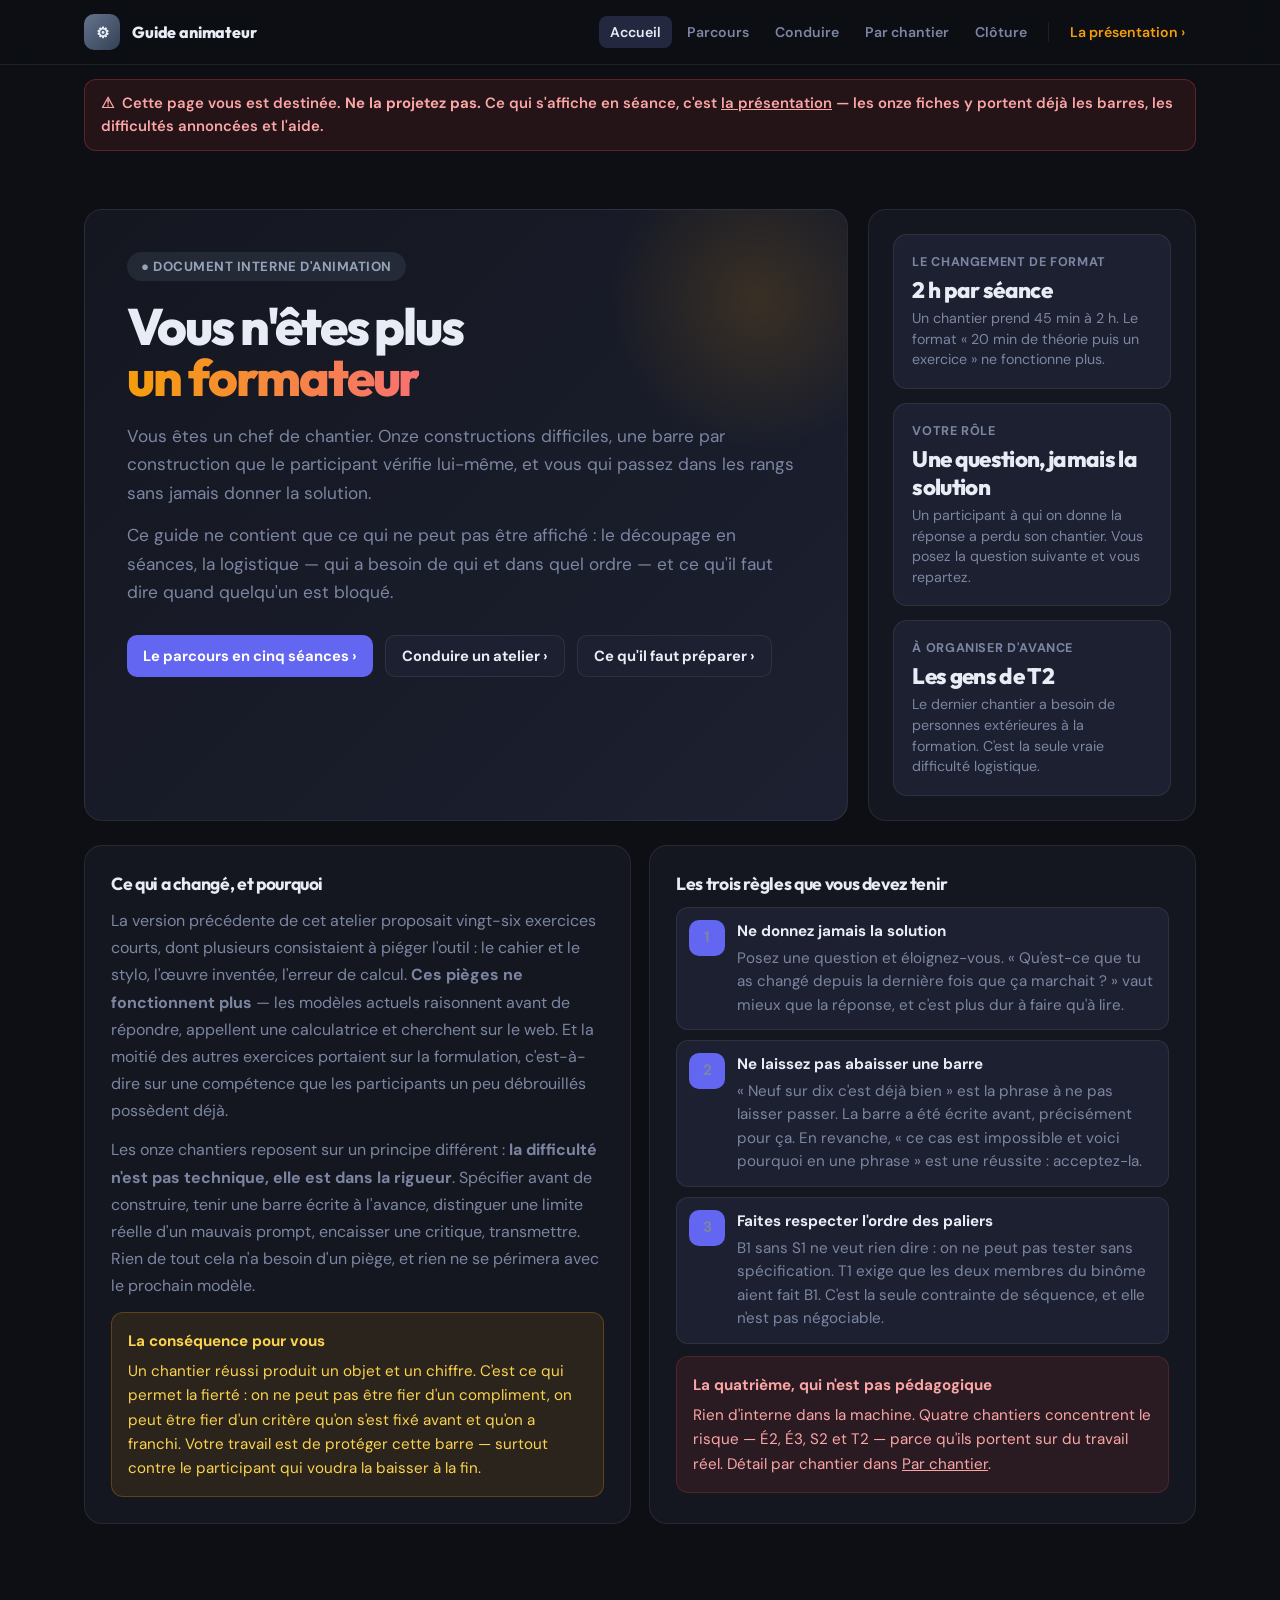
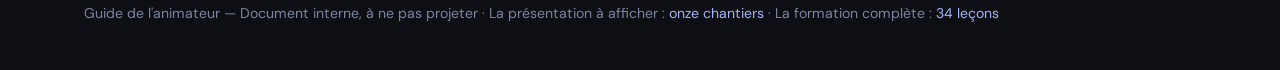
==== commit 4de6419f: "Remplace les exercices par onze chantiers de construction Les 26 exercices precedents avaient deux d" ====
--- a/animateur.html
+++ b/animateur.html
@@ -3,7 +3,7 @@
 <head>
   <meta charset="UTF-8" />
   <meta name="viewport" content="width=device-width, initial-scale=1.0" />
-  <title>Guide de l'animateur — Exercices IA</title>
+  <title>Guide de l'animateur — Onze chantiers</title>
   <link rel="preconnect" href="https://fonts.googleapis.com">
   <link href="https://fonts.googleapis.com/css2?family=Outfit:wght@400;600;700;800;900&family=DM+Sans:wght@400;500;600&display=swap" rel="stylesheet">
   <link rel="stylesheet" href="exercices.css">
@@ -17,18 +17,10 @@
     </div>
     <nav class="nav-links">
       <a class="nav-link" href="#accueil">Accueil</a>
-      <a class="nav-link" href="#seances">Séances</a>
-      <a class="nav-link" href="#profils">Profils</a>
-      <span class="nav-sep"></span>
-      <a class="nav-link nav-code c1" href="#rep-d">Rép. D</a>
-      <a class="nav-link nav-code c2" href="#rep-e">Rép. E</a>
-      <a class="nav-link nav-code c3" href="#rep-t">Rép. T</a>
-      <a class="nav-link nav-code c4" href="#rep-c">Rép. C</a>
-      <a class="nav-link nav-code c5" href="#rep-p">Rép. P</a>
-      <a class="nav-link nav-code c6" href="#rep-r">Rép. R</a>
-      <span class="nav-sep"></span>
-      <a class="nav-link" href="#debrief">Débrief</a>
-      <a class="nav-link" href="#preparer">Préparer</a>
+      <a class="nav-link" href="#parcours">Parcours</a>
+      <a class="nav-link" href="#conduire">Conduire</a>
+      <a class="nav-link" href="#chantiers">Par chantier</a>
+      <a class="nav-link" href="#cloture">Clôture</a>
       <span class="nav-sep"></span>
       <a class="nav-link" href="exercices.html" style="color:#f59e0b">La présentation ›</a>
     </nav>
@@ -37,7 +29,7 @@
 
 <div class="banner">
   <div class="banner-inner">
-    ⚠ &nbsp;Cette page vous est destinée. <strong>Ne la projetez pas</strong> — elle contient les réponses des exercices et une description des profils de participants. Ce qui s'affiche en séance, c'est <a href="exercices.html">la présentation</a>.
+    ⚠ &nbsp;Cette page vous est destinée. <strong>Ne la projetez pas.</strong> Ce qui s'affiche en séance, c'est <a href="exercices.html">la présentation</a> — les onze fiches y portent déjà les barres, les difficultés annoncées et l'aide.
   </div>
 </div>
 
@@ -48,825 +40,314 @@
   <div class="hero-grid">
     <div class="card hero-main">
       <div class="eyebrow staff">● Document interne d'animation</div>
-      <h1 class="hero-title">Guide de<br><em>l'animateur</em></h1>
+      <h1 class="hero-title">Vous n'êtes plus<br><em>un formateur</em></h1>
       <p class="hero-lead">
-        Tout ce qui ne doit pas être affiché : les scénarios de séance minutés, les profils de participants, les réponses attendues de chaque exercice, et les pièges d'animation.
+        Vous êtes un chef de chantier. Onze constructions difficiles, une barre par construction que le participant vérifie lui-même, et vous qui passez dans les rangs sans jamais donner la solution.
       </p>
       <p class="hero-lead" style="margin-top:-14px;">
-        La présentation, elle, ne contient que ce que les participants doivent voir. Le constat et l'explication de chaque exercice y sont cachés derrière un bouton — c'est vous qui les révélez au moment de la mise en commun, ou eux quand ils ont fini.
+        Ce guide ne contient que ce qui ne peut pas être affiché : le découpage en séances, la logistique — qui a besoin de qui et dans quel ordre — et ce qu'il faut dire quand quelqu'un est bloqué.
       </p>
       <div style="display:flex;gap:12px;flex-wrap:wrap;">
-        <a class="btn btn-primary" href="#seances">Les scénarios de séance ›</a>
-        <a class="btn btn-secondary" href="#profils">Les cinq profils ›</a>
-        <a class="btn btn-secondary" href="#rep-d">Les réponses ›</a>
-        <a class="btn btn-secondary" href="exercices.html">↩ La présentation</a>
+        <a class="btn btn-primary" href="#parcours">Le parcours en cinq séances ›</a>
+        <a class="btn btn-secondary" href="#conduire">Conduire un atelier ›</a>
+        <a class="btn btn-secondary" href="#chantiers">Ce qu'il faut préparer ›</a>
       </div>
     </div>
     <div class="card hero-side">
       <div class="stat-card">
-        <div class="stat-label">Règle de proportion</div>
-        <div class="stat-value">Un tiers, deux tiers</div>
-        <div class="stat-desc">Un tiers du temps en théorie au maximum, deux tiers en pratique et en mise en commun.</div>
+        <div class="stat-label">Le changement de format</div>
+        <div class="stat-value">2 h par séance</div>
+        <div class="stat-desc">Un chantier prend 45 min à 2 h. Le format « 20 min de théorie puis un exercice » ne fonctionne plus.</div>
       </div>
       <div class="stat-card">
-        <div class="stat-label">Ce que ça vous libère</div>
-        <div class="stat-value">25 min</div>
-        <div class="stat-desc">Pendant lesquelles vous n'êtes plus devant tout le monde : cas individuels, ou théorie avec ceux qui la veulent.</div>
+        <div class="stat-label">Votre rôle</div>
+        <div class="stat-value">Une question, jamais la solution</div>
+        <div class="stat-desc">Un participant à qui on donne la réponse a perdu son chantier. Vous posez la question suivante et vous repartez.</div>
       </div>
       <div class="stat-card">
-        <div class="stat-label">Préparation</div>
-        <div class="stat-value">Aucune</div>
-        <div class="stat-desc">Les fiches sont la préparation. Vérifiez seulement les deux calculs de E2 le matin même.</div>
-      </div>
-    </div>
-  </div>
-
-  <div class="lesson-grid">
-    <div class="card lesson-card">
-      <h3>Pourquoi ce format plutôt qu'un cours</h3>
-      <p>Le problème d'une formation IA en groupe n'est pas le niveau moyen, c'est <strong>l'écart</strong> : dans la même salle, l'un n'a jamais ouvert ChatGPT, l'autre l'utilise tous les jours, un troisième n'a aucun abonnement et un quatrième a un cas très précis à régler qui n'intéresse personne d'autre. Une séance linéaire ne peut satisfaire aucun des quatre.</p>
-      <p>Les exercices règlent cela en vous libérant : pendant que le groupe travaille, vous pouvez traiter un cas personnel dans un coin, ou poursuivre la théorie avec les trois qui la veulent, sans que les autres attendent.</p>
-      <div class="highlight highlight-key"><strong>Le seul choix vraiment structurant</strong>Les exercices sont volontairement <em>hors métier</em>. Un exercice métier fait immédiatement partir le débat sur le fond du métier, et le mécanisme est perdu. Chacun transpose ensuite lui-même — c'est justement la compétence visée. Attendez-vous à devoir le justifier une fois par séance.</div>
-    </div>
-    <div class="card lesson-card">
-      <h3>Comment cette page est organisée</h3>
-      <div class="example-list">
-        <div class="example"><strong><a href="#seances" style="color:#a5b4fc">Séances ›</a></strong><span>Trois scénarios minutés (60, 45 et 90 min), les trois pistes à faire tourner en parallèle, les cinq règles à annoncer, et ce qui fait rater une séance.</span></div>
-        <div class="example"><strong><a href="#profils" style="color:#a5b4fc">Profils ›</a></strong><span>Cinq profils de participants, avec les fiches à donner à chacun, celles à éviter, et l'ordre dans lequel les donner.</span></div>
-        <div class="example"><strong>Réponses <a href="#rep-d" style="color:#a5b4fc">D</a> · <a href="#rep-e" style="color:#a5b4fc">E</a> · <a href="#rep-t" style="color:#a5b4fc">T</a> · <a href="#rep-c" style="color:#a5b4fc">C</a> · <a href="#rep-p" style="color:#a5b4fc">P</a> · <a href="#rep-r" style="color:#a5b4fc">R</a></strong><span>Pour chaque exercice : la réponse attendue, ce qu'il faut faire ressortir, et le piège d'animation à éviter.</span></div>
-        <div class="example"><strong><a href="#debrief" style="color:#a5b4fc">Débrief ›</a></strong><span>Les six mécanismes à faire sortir, comment faire parler sans mettre personne en difficulté, et ce qu'on écrit au tableau.</span></div>
-        <div class="example"><strong><a href="#preparer" style="color:#a5b4fc">Préparer ›</a></strong><span>Les trois minutes de vérification de la veille, et ce qu'il faut avoir en tête sur les outils.</span></div>
-      </div>
-    </div>
-  </div>
-</section>
-
-<!-- ========== SÉANCES ========== -->
-<section class="page" id="seances">
+        <div class="stat-label">À organiser d'avance</div>
+        <div class="stat-value">Les gens de T2</div>
+        <div class="stat-desc">Le dernier chantier a besoin de personnes extérieures à la formation. C'est la seule vraie difficulté logistique.</div>
+      </div>
+    </div>
+  </div>
+
+  <div class="lesson-grid">
+    <div class="card lesson-card">
+      <h3>Ce qui a changé, et pourquoi</h3>
+      <p>La version précédente de cet atelier proposait vingt-six exercices courts, dont plusieurs consistaient à piéger l'outil : le cahier et le stylo, l'œuvre inventée, l'erreur de calcul. <strong>Ces pièges ne fonctionnent plus</strong> — les modèles actuels raisonnent avant de répondre, appellent une calculatrice et cherchent sur le web. Et la moitié des autres exercices portaient sur la formulation, c'est-à-dire sur une compétence que les participants un peu débrouillés possèdent déjà.</p>
+      <p>Les onze chantiers reposent sur un principe différent : <strong>la difficulté n'est pas technique, elle est dans la rigueur</strong>. Spécifier avant de construire, tenir une barre écrite à l'avance, distinguer une limite réelle d'un mauvais prompt, encaisser une critique, transmettre. Rien de tout cela n'a besoin d'un piège, et rien ne se périmera avec le prochain modèle.</p>
+      <div class="highlight highlight-key"><strong>La conséquence pour vous</strong>Un chantier réussi produit un objet et un chiffre. C'est ce qui permet la fierté : on ne peut pas être fier d'un compliment, on peut être fier d'un critère qu'on s'est fixé avant et qu'on a franchi. Votre travail est de protéger cette barre — surtout contre le participant qui voudra la baisser à la fin.</div>
+    </div>
+    <div class="card lesson-card">
+      <h3>Les trois règles que vous devez tenir</h3>
+      <div class="steps">
+        <div class="step"><div class="step-num">1</div><div><strong>Ne donnez jamais la solution</strong>Posez une question et éloignez-vous. « Qu'est-ce que tu as changé depuis la dernière fois que ça marchait ? » vaut mieux que la réponse, et c'est plus dur à faire qu'à lire.</div></div>
+        <div class="step"><div class="step-num">2</div><div><strong>Ne laissez pas abaisser une barre</strong>« Neuf sur dix c'est déjà bien » est la phrase à ne pas laisser passer. La barre a été écrite avant, précisément pour ça. En revanche, « ce cas est impossible et voici pourquoi en une phrase » est une réussite : acceptez-la.</div></div>
+        <div class="step"><div class="step-num">3</div><div><strong>Faites respecter l'ordre des paliers</strong>B1 sans S1 ne veut rien dire : on ne peut pas tester sans spécification. T1 exige que les deux membres du binôme aient fait B1. C'est la seule contrainte de séquence, et elle n'est pas négociable.</div></div>
+      </div>
+      <div class="highlight highlight-warn"><strong>La quatrième, qui n'est pas pédagogique</strong>Rien d'interne dans la machine. Quatre chantiers concentrent le risque — É2, É3, S2 et T2 — parce qu'ils portent sur du travail réel. Détail par chantier dans <a href="#chantiers">Par chantier</a>.</div>
+    </div>
+  </div>
+</section>
+
+<!-- ========== PARCOURS ========== -->
+<section class="page" id="parcours">
   <div class="lesson-header">
     <div>
-      <div class="tag tag-staff">● Animation — Séances</div>
-      <h2>Trois scénarios de séance</h2>
+      <div class="tag tag-staff">● Animation — Parcours</div>
+      <h2>Cinq séances, et deux variantes</h2>
     </div>
     <a class="btn btn-secondary" href="#accueil">↩ Retour</a>
   </div>
   <div class="lesson-grid">
 
-    <div class="card lesson-card">
-      <h3>Scénario A — La séance à deux vitesses <span style="color:var(--muted);font-weight:400">(60 min)</span></h3>
-      <p>Le format par défaut, à utiliser quand le groupe est mélangé.</p>
-      <div class="steps">
-        <div class="step"><div class="step-num">1</div><div><strong>0 → 5 min · Le contrat de séance</strong>« On va faire, pas écouter. Vingt minutes d'explication, puis chacun travaille sur un exercice différent selon son niveau. Personne ne restera bloqué à attendre. » Affichez la page <a href="exercices.html#regles" style="color:#a5b4fc">Règles</a> pendant que vous le dites.</div></div>
-        <div class="step"><div class="step-num">2</div><div><strong>5 → 20 min · Un seul sujet théorique</strong>Une ou deux leçons de la formation, pas plus. Résistez à l'envie de couvrir : c'est la première cause de séance ratée.</div></div>
-        <div class="step"><div class="step-num">3</div><div><strong>20 → 45 min · Les trois pistes en parallèle</strong>Chacun prend une fiche selon sa piste. Vous circulez. C'est le moment où vous réglez les deux ou trois cas particuliers qui monopolisaient toute la séance avant.</div></div>
-        <div class="step"><div class="step-num">4</div><div><strong>45 → 55 min · La mise en commun</strong>Trois personnes, une phrase chacune, puis vous projetez le bouton de révélation de la fiche concernée. Vous notez au tableau le mécanisme, pas le résultat.</div></div>
-        <div class="step"><div class="step-num">5</div><div><strong>55 → 60 min · Un seul devoir</strong>Un exercice à refaire chez soi cette semaine, sur un vrai sujet à soi. Un seul, sinon aucun ne sera fait. La page <a href="exercices.html#retenir" style="color:#a5b4fc">À retenir</a> propose déjà C2.</div></div>
-      </div>
-    </div>
-
-    <div class="card lesson-card">
-      <h3>Les trois pistes à faire tourner en même temps</h3>
+    <div class="card lesson-card full-card">
+      <div class="highlight highlight-key"><strong>Le format a changé, prévenez avant de commencer</strong>Ces chantiers durent de 45 minutes à 2 heures. On ne peut pas en caser un dans une séance de 60 minutes avec de la théorie devant. Annoncez d'emblée le cadre : cinq séances de deux heures, ou une demi-journée par palier. Un participant qui croit venir écouter une heure sera perdu, et il aura raison de l'être.</div>
+    </div>
+
+    <div class="card lesson-card">
+      <h3>Le parcours de référence — cinq séances de 2 h</h3>
+      <div class="steps">
+        <div class="step"><div class="step-num">1</div><div><strong>Séance 1 · S1, et le début de B1</strong>Le cadre en dix minutes, puis S1 pendant une heure — c'est long et c'est normal. Terminez par la commande de départ de B1, pour qu'ils repartent avec un outil qui existe déjà à moitié.</div></div>
+        <div class="step"><div class="step-num">2</div><div><strong>Séance 2 · La fin de B1, puis É1</strong>La séance la plus frustrante des cinq : c'est celle du quatrième essai. Gardez trente minutes pour É1, qui change complètement de registre et remonte la salle.</div></div>
+        <div class="step"><div class="step-num">3</div><div><strong>Séance 3 · S2 ou B2, au choix de chacun</strong>Les deux portent sur du travail réel. Laissez choisir : ceux qui ont une tâche répétitive prennent B2, ceux qui ont un savoir-faire non écrit prennent S2. Vous tenez une permanence, une personne à la fois.</div></div>
+        <div class="step"><div class="step-num">4</div><div><strong>Séance 4 · T1, en binômes croisés</strong>La plus vivante. Constituez les binômes à l'avance, et prévoyez un outil de secours si le nombre est impair.</div></div>
+        <div class="step"><div class="step-num">5</div><div><strong>Séance 5 · T2, puis la clôture</strong>1 h 30. Les personnes extérieures arrivent à une heure convenue ; les participants sortent de la pièce. Puis la clôture collective, qui est la partie à ne pas escamoter.</div></div>
+      </div>
+      <div class="highlight highlight-info"><strong>Les quatre chantiers restants</strong>É2, É3, M1 et M2 se font seuls, entre les séances. Ils n'ont pas besoin de vous, et É3 est le seul qui demande deux heures d'affilée — signalez-le pour qu'il ne soit pas entamé un jeudi à 17 h.</div>
+    </div>
+
+    <div class="card lesson-card">
+      <h3>Variante courte — une demi-journée</h3>
+      <p>Quand vous n'avez qu'une occasion. Ne cherchez pas à couvrir : trois chantiers, et une barre franchie par personne.</p>
+      <div class="steps">
+        <div class="step"><div class="step-num">1</div><div><strong>0 → 1 h · S1</strong>En entier, et sans l'écourter. C'est le chantier qui porte tous les autres.</div></div>
+        <div class="step"><div class="step-num">2</div><div><strong>1 h → 2 h 30 · B1</strong>La barre des dix sur dix. Certains ne l'atteindront pas, et c'est acceptable : ils sauront pourquoi.</div></div>
+        <div class="step"><div class="step-num">3</div><div><strong>2 h 30 → 3 h 30 · É1</strong>Le chantier qui laisse le meilleur souvenir, et le seul dont le résultat se raconte facilement.</div></div>
+        <div class="step"><div class="step-num">4</div><div><strong>3 h 30 → 4 h · La clôture</strong>Trois écrans montrés, la question de clôture, et le devoir unique.</div></div>
+      </div>
+      <div class="highlight highlight-warn"><strong>Ce qu'on ne peut pas faire en une demi-journée</strong>T2, donc la seule barre qui ne se truque pas. Dites-le : « ce que vous ferez aujourd'hui n'est pas la formation complète, il manque la passation ». C'est plus honnête que de faire croire à un parcours achevé.</div>
+    </div>
+
+    <div class="card lesson-card">
+      <h3>Variante permanence — 90 min, sans programme</h3>
+      <p>Pour un groupe déjà lancé. Chacun avance sur le chantier où il en est, vous tenez une permanence de dix minutes par personne, et les vingt dernières minutes servent à trois écrans montrés.</p>
+      <div class="highlight highlight-ok"><strong>Le format le plus rentable pour vous</strong>Aucune préparation : les fiches sont la préparation. Et une permanence de 90 minutes règle plus de blocages réels que trois séances collectives, parce que les blocages sont individuels et qu'ils ne se ressemblent pas.</div>
+      <h4>À faire circuler pendant la permanence</h4>
+      <div class="example-list">
+        <div class="example"><strong>Vérifiez les barres, pas les objets</strong><span>« Montre-moi tes dix cas et fais-en passer trois devant moi. » En deux minutes vous savez où en est quelqu'un, et vous ne vous laissez pas impressionner par un bel écran.</span></div>
+        <div class="example"><strong>Repérez ceux qui n'ont pas retesté</strong><span>C'est le manquement le plus fréquent et le plus coûteux. Question type : « depuis ta dernière modification, tu as repassé les dix ? »</span></div>
+      </div>
+    </div>
+
+  </div>
+</section>
+
+<!-- ========== CONDUIRE ========== -->
+<section class="page" id="conduire">
+  <div class="lesson-header">
+    <div>
+      <div class="tag tag-staff">● Animation — Conduire</div>
+      <h2>Ce qu'on dit à quelqu'un de bloqué</h2>
+    </div>
+    <a class="btn btn-secondary" href="#accueil">↩ Retour</a>
+  </div>
+  <div class="lesson-grid">
+
+    <div class="card lesson-card">
+      <h3>Les six questions qui débloquent</h3>
+      <p>Elles couvrent la quasi-totalité des blocages. Aucune ne donne de solution : chacune renvoie le participant à sa propre méthode.</p>
+      <div class="steps">
+        <div class="step"><div class="step-num">1</div><div><strong>« Qu'est-ce que tu as changé depuis la dernière fois que ça marchait ? »</strong>Pour B1, É3, T1. Quatre fois sur cinq, la réponse est « trois choses ». Le blocage est là, et il se résout tout seul dès qu'il l'entend.</div></div>
+        <div class="step"><div class="step-num">2</div><div><strong>« Relis-moi ce cas à voix haute. »</strong>Pour un cas limite qui résiste. La lecture à voix haute fait entendre l'ambiguïté que la lecture silencieuse ne voit pas. C'est la question la plus efficace des six.</div></div>
+        <div class="step"><div class="step-num">3</div><div><strong>« Comment tu sais que ça marche ? »</strong>Pour quiconque dit « ça marche ». S'il répond « je lui ai demandé », vous avez trouvé le problème sans avoir rien expliqué.</div></div>
+        <div class="step"><div class="step-num">4</div><div><strong>« Tu as essayé trois fois, ou tu as essayé une fois trois façons ? »</strong>Pour É1. Distinguer un échec reproductible d'un échec unique est tout le chantier, et cette question suffit à le rappeler.</div></div>
+        <div class="step"><div class="step-num">5</div><div><strong>« Est-ce que c'est faux, ou est-ce que ça ne te plaît pas ? »</strong>Pour É2, au moment du tri. La question sépare le jugement du réflexe de défense, et elle est plus efficace qu'un discours sur l'ouverture d'esprit.</div></div>
+        <div class="step"><div class="step-num">6</div><div><strong>« Qu'est-ce qui te ferait faire autrement ? »</strong>Pour S2, à chaque « ça dépend ». À répéter autant de fois que nécessaire.</div></div>
+      </div>
+    </div>
+
+    <div class="card lesson-card">
+      <h3>Les cinq erreurs d'animation</h3>
+      <div class="example-list">
+        <div class="example"><strong>Donner la solution parce que ça va plus vite</strong><span>C'est vrai que ça va plus vite, et c'est le seul moyen sûr de ruiner un chantier. Si vous n'avez pas le temps de poser une question, dites « je repasse dans dix minutes » et repassez vraiment.</span></div>
+        <div class="example"><strong>Laisser quelqu'un sauter S1</strong><span>« Je vais construire d'abord, j'écrirai les cas après. » Ce sera dix cas taillés pour ce que l'outil sait déjà faire, donc rien. C'est le seul refus catégorique à opposer.</span></div>
+        <div class="example"><strong>Valider une barre à sa place</strong><span>Ne dites jamais « oui, c'est bon ». Demandez la preuve : « fais passer les dix devant moi ». La barre appartient au participant, pas à vous — sinon la fierté vous appartient aussi.</span></div>
+        <div class="example"><strong>Laisser l'autonome aider les autres</strong><span>Il donnera la solution, avec les meilleures intentions. Confiez-lui plutôt un chantier long, et demandez-lui de présenter deux minutes à la clôture : il aura le rôle qu'il cherchait sans priver personne de sa découverte.</span></div>
+        <div class="example"><strong>Oublier de prévenir de la difficulté</strong><span>Ces chantiers sont durs et échouent au premier essai par construction. Un participant qui ne le sait pas conclut qu'il est mauvais. Dites-le au début, et redites-le au milieu de la séance 2.</span></div>
+      </div>
+    </div>
+
+    <div class="card lesson-card">
+      <h3>Qui a besoin de qui</h3>
       <div class="table-wrap">
         <table class="compare-table">
-          <thead><tr><th>Piste</th><th>Pour qui</th><th>Fiches</th><th>Vous</th></tr></thead>
+          <thead><tr><th>Chantier</th><th>Besoin</th><th>À organiser</th></tr></thead>
           <tbody>
-            <tr>
-              <td>Guidée</td>
-              <td>Découvre, ou pas d'abonnement</td>
-              <td>D1, puis E1, puis T1</td>
-              <td>Vous lisez la consigne à voix haute, tout le monde avance ensemble</td>
-            </tr>
-            <tr>
-              <td>Libre</td>
-              <td>Déjà à l'aise, sans méthode</td>
-              <td>Une fiche ◑ au choix dans la famille du jour</td>
-              <td>Disponible sur demande, sinon vous les laissez</td>
-            </tr>
-            <tr>
-              <td>Chantier</td>
-              <td>Autonome, n'écoute plus la théorie</td>
-              <td>Un P au choix, 25 à 40 min</td>
-              <td>Ne l'interrompez pas. Demandez-lui deux minutes de présentation à la mise en commun</td>
-            </tr>
+            <tr><td>S1</td><td>Un voisin pour relire les dix cas</td><td>Rien — n'importe qui dans la salle</td></tr>
+            <tr><td>S2</td><td>Un tiers pour exécuter la procédure</td><td>Rien — un participant fait l'affaire</td></tr>
+            <tr><td>B1, B2</td><td>Personne</td><td>Rien</td></tr>
+            <tr><td>É1</td><td>Un voisin pour reproduire l'échec</td><td>Rien</td></tr>
+            <tr><td>É2, É3</td><td>Personne</td><td>Se font seuls, entre les séances</td></tr>
+            <tr><td>T1</td><td>Un binôme ayant fait B1</td><td>Binômes constitués à l'avance, plus un outil de secours si le nombre est impair</td></tr>
+            <tr><td>T2</td><td><strong>Une personne extérieure à la formation</strong></td><td>La vraie difficulté logistique : à caler une semaine avant</td></tr>
+            <tr><td>M1, M2</td><td>Un tiers pour un contrôle de lecture</td><td>Rien, mais se font seuls de préférence</td></tr>
           </tbody>
         </table>
       </div>
-      <div class="highlight highlight-info"><strong>Pourquoi ça tient</strong>Les trois pistes travaillent les mêmes mécanismes à des profondeurs différentes. À la mise en commun, tout le monde peut donc parler de la même chose, même si personne n'a fait le même exercice.</div>
-    </div>
-
-    <div class="card lesson-card">
-      <h3>Scénario B — Les binômes croisés <span style="color:var(--muted);font-weight:400">(45 min)</span></h3>
-      <p>À utiliser quand vous avez à la fois des utilisateurs ChatGPT et des utilisateurs Claude. Le format le plus vivant, et celui qui fait le mieux tomber l'idée qu'il y aurait un bon outil et un mauvais.</p>
-      <div class="steps">
-        <div class="step"><div class="step-num">1</div><div><strong>Constituez les binômes</strong>Un ChatGPT + un Claude par table. Si quelqu'un n'a rien, il devient l'observateur du binôme et tient les notes — présentez-le comme un rôle, la fiche D3 le fait aussi.</div></div>
-        <div class="step"><div class="step-num">2</div><div><strong>15 min · D3 — Deux outils face à face</strong>Même consigne dans les deux outils, comparaison ligne par ligne.</div></div>
-        <div class="step"><div class="step-num">3</div><div><strong>15 min · C3 — Le juge, en croisé</strong>Chacun fait juger la production de l'autre outil par le sien. Effet garanti.</div></div>
-        <div class="step"><div class="step-num">4</div><div><strong>15 min · Mise en commun à deux voix</strong>Chaque binôme dit une différence constatée. Vous les regroupez au tableau en « différences de ton » et « différences de fond ».</div></div>
-      </div>
-    </div>
-
-    <div class="card lesson-card">
-      <h3>Scénario C — L'atelier permanence <span style="color:var(--muted);font-weight:400">(90 min, sans théorie)</span></h3>
-      <p>Pour un deuxième ou troisième passage avec un groupe déjà initié. Aucune présentation : on entre, on travaille.</p>
-      <div class="steps">
-        <div class="step"><div class="step-num">1</div><div><strong>Chacun choisit un chantier</strong>Un P1 à P5, ou un vrai projet à lui — à condition qu'il ne contienne aucune donnée interne. Vérifiez ce point vous-même, ne le supposez pas.</div></div>
-        <div class="step"><div class="step-num">2</div><div><strong>Vous tenez une permanence</strong>Dix minutes par personne, à sa place, sur son écran. Ceux qui attendent continuent d'avancer : ils ne perdent pas leur temps.</div></div>
-        <div class="step"><div class="step-num">3</div><div><strong>Les 20 dernières minutes : la revue</strong>Trois volontaires montrent leur écran. On regarde ce qui a coincé, pas ce qui est réussi.</div></div>
-      </div>
-      <div class="highlight highlight-ok"><strong>Le format le plus rentable en temps d'animation</strong>Vous ne préparez rien : les fiches sont la préparation. Et une permanence de 90 minutes règle plus de cas individuels que six séances théoriques.</div>
-    </div>
-
-    <div class="card lesson-card">
-      <h3>Les cinq règles à annoncer au début</h3>
-      <p>Elles sont écrites sur la page <a href="exercices.html#regles" style="color:#a5b4fc">Règles</a> de la présentation : affichez-la et lisez-les, cela prend deux minutes et évite dix minutes de rattrapage.</p>
-      <div class="steps">
-        <div class="step"><div class="step-num">1</div><div><strong>Interdiction d'accepter la première réponse</strong>À laisser au tableau toute la séance.</div></div>
-        <div class="step"><div class="step-num">2</div><div><strong>Une conversation neuve par exercice</strong>C'est la règle la plus souvent oubliée, et celle qui fausse le plus les constats. Rappelez-la avant chaque exercice.</div></div>
-        <div class="step"><div class="step-num">3</div><div><strong>Trois lignes écrites par exercice</strong>Sans écriture, il ne reste rien le lendemain. C'est non négociable, même si cela agace.</div></div>
-        <div class="step"><div class="step-num">4</div><div><strong>Rien d'interne dans la machine</strong>Le seul point sur lequel vous devez être intransigeant. Voir la <a href="index.html#lecon-34" style="color:#a5b4fc">leçon 34</a>.</div></div>
-        <div class="step"><div class="step-num">5</div><div><strong>Un échec est un résultat</strong>À dire au début, pas à la fin : cela retire l'enjeu de performance pour toute la séance.</div></div>
-      </div>
-    </div>
-
-    <div class="card lesson-card">
-      <h3>Ce qui fait rater une séance</h3>
-      <div class="example-list">
-        <div class="example"><strong>Vouloir couvrir trois leçons avant les exercices</strong><span>Au bout de trente minutes de théorie, la salle est passive et les exercices tombent à plat. Un sujet par séance suffit.</span></div>
-        <div class="example"><strong>Laisser un cas personnel prendre le groupe en otage</strong><span>C'est précisément le problème que les exercices résolvent : « garde ta question, je viens te voir dans dix minutes ». Et vous y allez vraiment, sinon la promesse ne tient plus.</span></div>
-        <div class="example"><strong>Choisir un exercice métier « pour que ce soit plus utile »</strong><span>Le débat part immédiatement sur le fond du métier et le mécanisme est perdu. C'est la tentation la plus fréquente et la plus coûteuse.</span></div>
-        <div class="example"><strong>Ne pas vérifier les accès avant</strong><span>Comptes non ouverts, mots de passe oubliés : cinq minutes perdues par personne. À régler la veille.</span></div>
-        <div class="example"><strong>Révéler trop tôt</strong><span>Si vous projetez le bas d'une fiche avant qu'ils aient travaillé, l'exercice ne sert plus à rien. E1, E2 et T1 sont les plus sensibles.</span></div>
-        <div class="example"><strong>Terminer sans faire écrire</strong><span>Une séance sans les trois lignes est une séance agréable dont il ne restera rien.</span></div>
-      </div>
-      <div class="highlight highlight-key"><strong>Si vous n'avez qu'un quart d'heure</strong>Faites D1, et rien d'autre. C'est le meilleur rapport temps investi sur prise de conscience de tout le lot.</div>
-    </div>
-
-  </div>
-</section>
-
-<!-- ========== PROFILS ========== -->
-<section class="page" id="profils">
+      <div class="highlight highlight-key"><strong>T2 se prépare une semaine avant</strong>Il faut autant de personnes extérieures que de participants, disponibles vingt minutes, et à qui on n'a rien expliqué — c'est la condition. Recrutez-les dans d'autres services, dites-leur simplement « on vous donnera un outil et une notice, vous nous direz si vous y arrivez ». Ne leur donnez aucun contexte : leur ignorance est l'instrument de mesure.</div>
+    </div>
+
+    <div class="card lesson-card">
+      <h3>Trois profils, et ce qu'on leur donne</h3>
+      <div class="example-list">
+        <div class="example"><strong>Celui qui veut construire tout de suite</strong><span>Il sautera S1. Ne cédez pas, mais raccourcissez : cinq cas au lieu de dix, et il ira à B1. Il reviendra de lui-même écrire les cinq autres au bout de vingt minutes, parce qu'il en aura besoin. C'est la meilleure démonstration possible et elle ne coûte aucun discours.</span></div>
+        <div class="example"><strong>Celui qui bloque sur la barre</strong><span>Il tourne depuis quarante minutes sur un cas. Faites-lui écrire en une phrase pourquoi ce cas résiste, et comptez cette phrase comme le résultat. Une barre non franchie et comprise vaut mieux qu'une barre franchie par indulgence — dites-le-lui, ce n'est pas une consolation.</span></div>
+        <div class="example"><strong>Celui qui a déjà tout fait</strong><span>Donnez-lui M2 ou T1 avec l'outil le plus mal fichu du groupe. Et demandez-lui de tenir le rôle de la personne extérieure pour un T2, sur un outil qu'il ne connaît pas : c'est le rôle le plus utile au groupe et le plus difficile à bien jouer.</span></div>
+      </div>
+    </div>
+
+  </div>
+</section>
+
+<!-- ========== PAR CHANTIER ========== -->
+<section class="page" id="chantiers">
   <div class="lesson-header">
     <div>
-      <div class="tag tag-staff">● Animation — Profils</div>
-      <h2>Cinq profils dans la même salle</h2>
+      <div class="tag tag-staff">● Animation — Par chantier</div>
+      <h2>Ce qu'il faut préparer et surveiller</h2>
     </div>
     <a class="btn btn-secondary" href="#accueil">↩ Retour</a>
   </div>
   <div class="lesson-grid">
 
     <div class="card lesson-card full-card">
-      <p>Ces cinq profils ne sont pas des niveaux techniques mais des rapports différents à l'outil. Le débutant motivé est plus facile à former que l'utilisateur quotidien qui n'a jamais remis en cause ce qu'il obtient. Repérez le profil avant de choisir la fiche.</p>
-      <div class="highlight highlight-warn"><strong>Un point de méthode</strong>Ces catégories sont un outil d'animation, pas une grille d'évaluation, et elles ne sortent pas de cette page. Rien de tout cela n'apparaît dans la présentation, et il n'y a aucune raison de dire à quelqu'un dans quelle case vous l'avez mis.</div>
-    </div>
-
-    <div class="card lesson-card">
-      <h3>1 · Sans abonnement</h3>
-      <p><em>« Je n'ai que la version gratuite. »</em></p>
-      <div class="highlight highlight-ok"><strong>21 des 26 exercices lui sont accessibles</strong>Ce qui manque dans les versions gratuites, ce n'est pas l'intelligence du modèle : c'est le volume d'usage et quelques fonctions de confort. Le raisonnement, la lecture de texte collé, les images et les artefacts sont là.</div>
-      <h4>À lui donner</h4>
-      <p>D1 · D2 · D4 · E1 · E2 · E3 · E4 · E5 · T1 · T2 · T4 · C1 · C2 · C3 · C4 · P1 · P2 · P4 · P5 · R2</p>
-      <h4>À éviter</h4>
-      <p>R3 et R4 (projets et tâches programmées), et T3 sur un document volumineux — sauf en collant le texte par morceaux.</p>
-      <div class="highlight highlight-info"><strong>Ce qu'il faut lui dire</strong>Qu'il ne s'agit pas d'un rabais pédagogique : il fera les mêmes constats que les autres, et il saura ensuite si un abonnement vaut la peine — ce qui est la bonne façon de décider.</div>
-    </div>
-
-    <div class="card lesson-card">
-      <h3>2 · Le réticent</h3>
-      <p><em>« Je n'ai pas le temps », « ça ne sert à rien dans mon métier », « je préfère le faire moi-même ».</em></p>
-      <div class="highlight highlight-warn"><strong>Ne commencez ni par la théorie, ni par son métier</strong>Les deux confirment ce qu'il pense déjà. Commencez par un usage personnel où le gain est immédiat, puis par les limites de l'outil — un réticent adhère beaucoup mieux quand on lui montre d'abord ce que l'IA fait mal.</div>
-      <h4>Dans cet ordre</h4>
-      <div class="steps">
-        <div class="step"><div class="step-num">1</div><div><strong>R2 — Parler au lieu d'écrire</strong>Lève l'objection du temps en dix minutes : il n'a plus à taper.</div></div>
-        <div class="step"><div class="step-num">2</div><div><strong>P1 — Quatre jours à Lisbonne</strong>Un gain personnel, visible, sans rapport avec le travail. C'est l'exercice qui fait revenir les gens.</div></div>
-        <div class="step"><div class="step-num">3</div><div><strong>E1 — La chasse à l'hallucination</strong>Il aura raison, et il le verra. C'est souvent là qu'il commence à s'intéresser vraiment.</div></div>
-        <div class="step"><div class="step-num">4</div><div><strong>C1 — L'interrogatoire inversé</strong>Répond à son objection réelle : « je ne sais pas quoi lui demander ».</div></div>
-      </div>
-      <h4>À éviter</h4>
-      <p>R1, R3, P3 : du réglage et du tableur, c'est-à-dire du travail supplémentaire avant le bénéfice.</p>
-    </div>
-
-    <div class="card lesson-card">
-      <h3>3 · Le prudent</h3>
-      <p><em>« Et la confidentialité ? », « on a le droit ? », « je ne mets rien là-dedans ».</em></p>
-      <div class="highlight highlight-ok"><strong>Sa prudence est un atout</strong>Confiez-lui un rôle : vérificateur officiel des mises en commun. C'est lui qui demande « où as-tu vérifié ? » quand quelqu'un présente un résultat. Il devient l'allié de la séance au lieu d'en être le sceptique.</div>
-      <h4>À lui donner</h4>
-      <div class="steps">
-        <div class="step"><div class="step-num">1</div><div><strong>E1 et E4</strong>Il cherche déjà la faille : autant lui donner les exercices faits pour ça.</div></div>
-        <div class="step"><div class="step-num">2</div><div><strong>T3 — Le document interrogé</strong>Avec un document public ou personnel uniquement. La consigne « cite la phrase exacte » répond directement à son inquiétude.</div></div>
-        <div class="step"><div class="step-num">3</div><div><strong>Les leçons <a href="index.html#lecon-33" style="color:#a5b4fc">33</a> et <a href="index.html#lecon-34" style="color:#a5b4fc">34</a></strong>À lui faire lire pendant que les autres font un chantier. Il en ressortira avec des questions utiles à tout le groupe.</div></div>
-      </div>
-      <div class="highlight highlight-info"><strong>Le piège</strong>Ne lui répondez pas « il n'y a pas de risque ». Il y en a, et il le sait. Répondez : voici ce qui ne sort pas d'ici, et voici tout ce qu'on peut faire sans que ça sorte.</div>
-    </div>
-
-    <div class="card lesson-card">
-      <h3>4 · Le curieux régulier</h3>
-      <p><em>Il l'utilise déjà tous les jours, sans méthode, et il est content de ses résultats — c'est justement le problème.</em></p>
-      <div class="highlight highlight-key"><strong>Ce qu'il faut travailler avec lui</strong>Il obtient des réponses acceptables, donc il ne vérifie plus et n'itère plus. Il ne progressera pas en apprenant des fonctions, mais en découvrant que ce qu'il accepte est un brouillon.</div>
-      <h4>À lui donner en priorité</h4>
-      <div class="example-list">
-        <div class="example"><strong>E3 — Le détecteur de flatterie</strong><span>Lui fait comprendre que l'outil l'approuve par construction, pas par jugement.</span></div>
-        <div class="example"><strong>E5 — Le téléphone arabe</strong><span>Lui montre ce qu'il a perdu sans le savoir dans tous les résumés qu'il a acceptés.</span></div>
-        <div class="example"><strong>C3 — Le juge</strong><span>La production qu'il trouvait bonne notée 6 sur 10 par une conversation neuve : c'est le déclic.</span></div>
-        <div class="example"><strong>C2 — La règle des cinq tours</strong><span>La méthode qui lui manque, en quinze minutes.</span></div>
-        <div class="example"><strong>R1 — Les instructions permanentes</strong><span>Il répète le même contexte dix fois par jour sans s'en rendre compte.</span></div>
-      </div>
-    </div>
-
-    <div class="card lesson-card">
-      <h3>5 · L'autonome</h3>
-      <p><em>Il en sait autant que vous sur certains points, et il s'ennuie pendant la théorie.</em></p>
-      <div class="highlight highlight-ok"><strong>Transformez-le en relais</strong>Donnez-lui un chantier long, laissez-le tranquille, puis demandez-lui deux minutes de présentation à la mise en commun. Il aura le rôle qu'il cherchait, et le groupe écoutera un pair plus volontiers que l'animateur.</div>
-      <h4>À lui donner</h4>
-      <p>C4 (prompt reconstitué) · P2 (mini-application) · P3 (tableur) · P4 (décision pondérée) · R3 (contexte persistant) · R4 (tâche programmée)</p>
-      <div class="highlight highlight-warn"><strong>Le seul point de vigilance</strong>Ne le laissez pas répondre à la place des autres pendant les exercices : il donne la solution et il enlève la découverte. Dites-le-lui explicitement, en lui confiant en échange le rôle de présentateur.</div>
-    </div>
-
-  </div>
-</section>
-
-<!-- ========== RÉPONSES D ========== -->
-<section class="page" id="rep-d">
+      <p>Les fiches portent déjà la barre, les difficultés annoncées et l'aide. Ce tableau ne contient que ce qui vous revient : ce qu'il faut avoir sous la main, et le manquement précis à guetter en circulant.</p>
+      <div class="table-wrap" style="margin-top:16px;">
+        <table class="compare-table">
+          <thead><tr><th>Chantier</th><th>À préparer</th><th>Le manquement à guetter</th></tr></thead>
+          <tbody>
+            <tr>
+              <td>S1</td>
+              <td>Du papier. Vraiment : l'écran incite à la paraphrase</td>
+              <td>Faire écrire les cas par l'IA. C'est l'interdit du chantier et il sera enfreint</td>
+            </tr>
+            <tr>
+              <td>S2</td>
+              <td>Rien</td>
+              <td>Laisser l'outil rédiger la procédure au bout de trois questions au lieu de poursuivre l'interrogatoire</td>
+            </tr>
+            <tr>
+              <td>B1</td>
+              <td>Rien — artefacts et canvas fonctionnent en version gratuite</td>
+              <td>Trois modifications d'un coup, et ne pas repasser les dix cas après chaque correction</td>
+            </tr>
+            <tr>
+              <td>B2</td>
+              <td>Un chronomètre par personne, et l'exigence de données fictives</td>
+              <td>Ne pas compter la relecture dans le temps « après » — c'est ce qui rend le gain imaginaire</td>
+            </tr>
+            <tr>
+              <td>É1</td>
+              <td>Rien, mais prévoyez qu'ils cherchent longtemps</td>
+              <td>Conclure sur un échec unique. Un échec sur trois n'est pas une limite, c'est de la variabilité</td>
+            </tr>
+            <tr>
+              <td>É2</td>
+              <td>Trois documents publics de secours, pour ceux qui n'ont rien de non confidentiel</td>
+              <td>Une colonne « fausse » vide ou majoritaire. Regardez la répartition, elle dit tout</td>
+            </tr>
+            <tr>
+              <td>É3</td>
+              <td>Deux heures d'affilée, et un sujet non confidentiel par personne</td>
+              <td>Réécrire une question de l'examen après avoir vu la réponse</td>
+            </tr>
+            <tr>
+              <td>T1</td>
+              <td>Les binômes, plus un outil de secours avec ses dix cas</td>
+              <td>La réécriture complète. Interdisez-la explicitement au lancement</td>
+            </tr>
+            <tr>
+              <td>T2</td>
+              <td>Les personnes extérieures, calées une semaine avant</td>
+              <td>Rester dans la pièce. Faites-les sortir physiquement, sinon rien ne se mesure</td>
+            </tr>
+            <tr>
+              <td>M1</td>
+              <td>Rien</td>
+              <td>Un contexte qui laisse devenir le choix. Faites-le auditer avant l'étape 2</td>
+            </tr>
+            <tr>
+              <td>M2</td>
+              <td>Rien</td>
+              <td>Accepter les cinq angles morts sans exiger les citations. Deux tiennent, pas cinq</td>
+            </tr>
+          </tbody>
+        </table>
+      </div>
+    </div>
+
+    <div class="card lesson-card">
+      <h3>Les quatre chantiers où la règle 5 est en danger</h3>
+      <p>Parce qu'ils portent sur du travail réel. Annoncez la contrainte <em>avant</em> le lancement, et regardez les écrans en circulant.</p>
+      <div class="example-list">
+        <div class="example"><strong>É2 — Le procès</strong><span>Le document dont on est fier est souvent interne. Deux solutions : réécrire en générique, ou choisir un travail personnel. Ayez trois documents publics de secours.</span></div>
+        <div class="example"><strong>É3 — L'assistant</strong><span>C'est un espace où l'on dépose des fichiers, et contrairement à une conversation, ils y restent. Sujet non confidentiel, vérifié par vous.</span></div>
+        <div class="example"><strong>S2 — La procédure</strong><span>Décrire un processus réel amène naturellement des noms et des chiffres. Imposez les rôles et les données fictives dès l'énoncé.</span></div>
+        <div class="example"><strong>T2 — La passation</strong><span>Le « vrai cas » donné à la personne extérieure doit être reconstitué en fictif. C'est le chantier où on l'oublie, parce qu'on pense logistique et plus confidentialité.</span></div>
+      </div>
+      <div class="highlight highlight-warn"><strong>Si un incident se produit</strong>Faire supprimer la conversation immédiatement, puis le signaler. Traité dans l'heure, c'est mineur. Et ce n'est pas une faute morale : c'est un réflexe en construction — c'est ce que dit la <a href="index.html#lecon-34">leçon 34</a> et c'est ce qu'il faut dire à la personne.</div>
+    </div>
+
+    <div class="card lesson-card">
+      <h3>L'outil de secours pour T1</h3>
+      <p>Construisez-le vous-même avant la séance, en faisant B1 pour de bon. Deux raisons, et la seconde est la vraie.</p>
+      <div class="example-list">
+        <div class="example"><strong>Pour dépanner un nombre impair</strong><span>Un outil complet, avec ses dix cas écrits et deux ou trois particularités volontaires : un cas limite traité d'une façon inhabituelle, un choix d'affichage discutable. C'est ce qui donne de la matière au chantier.</span></div>
+        <div class="example"><strong>Pour avoir fait les chantiers vous-même</strong><span>Vous animerez mal ces onze chantiers si vous ne les avez pas faits. Pas par principe : parce que les six questions qui débloquent ne servent à rien si vous n'avez pas vu de vos yeux à quel moment le quatrième essai part en morceaux.</span></div>
+      </div>
+      <div class="highlight highlight-ok"><strong>Le minimum avant d'animer</strong>S1 et B1 en entier, et É1 jusqu'au quatrième cas. Comptez trois heures. C'est le seul temps de préparation que ce parcours demande, et il n'est pas facultatif.</div>
+    </div>
+
+  </div>
+</section>
+
+<!-- ========== CLÔTURE ========== -->
+<section class="page" id="cloture">
   <div class="lesson-header">
     <div>
-      <div class="tag tag-f1">● Réponses — Famille D, les duels</div>
-      <h2>Ce qu'il faut faire ressortir</h2>
+      <div class="tag tag-staff">● Animation — Clôture</div>
+      <h2>Faire atterrir la fierté</h2>
     </div>
     <a class="btn btn-secondary" href="#accueil">↩ Retour</a>
   </div>
-  <div class="meta">
-    <span class="pill">Mécanisme visé : <strong>le résultat dépend de la demande</strong></span>
-    <span class="pill">4 exercices · 6 à 12 min</span>
-    <span class="pill"><a href="exercices.html#d1">Voir les fiches ›</a></span>
-  </div>
-  <div class="lesson-grid">
-
-    <div class="card lesson-card">
-      <h3>D1 — Le prompt nu contre le prompt habillé</h3>
-      <h4>Ce qu'ils vont obtenir</h4>
-      <div class="example-list">
-        <div class="example"><strong>Le mail 1 invente entre trois et six informations</strong><span>Ordre du jour, lieu, durée, nom d'entreprise, signature, parfois un nom de destinataire. Faites-les compter à voix haute : le chiffre est plus parlant que le commentaire.</span></div>
-        <div class="example"><strong>Le mail 1 est souvent plus long que le mail 2</strong><span>Alors qu'il en sait six fois moins. C'est le constat qui fait le plus d'effet.</span></div>
-        <div class="example"><strong>La liste des manques du mail 2</strong><span>Contient presque toujours une question que le participant ne s'était pas posée. Demandez-en une à voix haute.</span></div>
-      </div>
-      <div class="highlight highlight-warn"><strong>Le piège d'animation</strong>Ne commentez pas la qualité littéraire des deux mails. La salle va vouloir dire lequel est « mieux écrit » : ce n'est pas la question. Ramenez systématiquement au comptage de ce qui a été inventé.</div>
-      <div class="highlight highlight-info"><strong>Ce qu'on écrit au tableau</strong>« Dis le contexte, sinon il l'invente. »</div>
-    </div>
-
-    <div class="card lesson-card">
-      <h3>D2 — Trois personas, une question</h3>
-      <h4>Ce qu'ils vont obtenir</h4>
-      <div class="example-list">
-        <div class="example"><strong>Les trois versions disent souvent la même chose</strong><span>Ce sont les mots et la longueur qui bougent, pas le fond. Faites-le remarquer : cela évite de croire que « expliquer simplement » change le contenu.</span></div>
-        <div class="example"><strong>La version enfant contient une approximation devenue fausse</strong><span>Le tour 3 la sort. Selon les outils, il s'agit de la lumière « qui rebondit », du bleu « du ciel » plutôt que de la diffusion, ou de l'omission de la longueur d'onde. Peu importe laquelle : ce qui compte est qu'il y en ait une.</span></div>
-        <div class="example"><strong>Le rôle « professeur tatillon » ajoute des nuances</strong><span>Parce que le rôle autorise l'incertitude, pas parce qu'il en sait plus.</span></div>
-      </div>
-      <div class="highlight highlight-warn"><strong>Le piège d'animation</strong>Un participant qui connaît la physique va vouloir débattre du fond. Coupez : la question n'est pas de savoir pourquoi le ciel est bleu, mais ce que la simplification a coûté.</div>
-      <div class="highlight highlight-info"><strong>Ce qu'on écrit au tableau</strong>« Simplifier a un coût, et il n'est pas signalé. »</div>
-    </div>
-
-    <div class="card lesson-card">
-      <h3>D3 — Deux outils face à face</h3>
-      <h4>Ce qu'ils vont obtenir</h4>
-      <div class="example-list">
-        <div class="example"><strong>Le haut du classement se ressemble, le bas diverge</strong><span>La marche guidée et l'atelier cuisine remontent souvent ; le karting descend à cause du budget. Mais l'ordre exact varie d'un outil à l'autre et d'un jour à l'autre.</span></div>
-        <div class="example"><strong>Au moins un des deux invente un prix</strong><span>Aucun ne connaît le tarif réel d'un karting près de Namur. C'est le point de comparaison le plus utile de l'exercice : faites-le pointer.</span></div>
-        <div class="example"><strong>La contrainte des trente personnes est souvent lue mais pas traitée</strong><span>Un escape game pour trente, c'est plusieurs sessions. Si aucun des deux ne le signale, c'est un excellent constat à faire ressortir.</span></div>
-      </div>
-      <div class="highlight highlight-warn"><strong>Le piège d'animation</strong>Ne laissez pas la séance devenir un match ChatGPT contre Claude. Les utilisateurs deviennent partisans très vite. Reformulez chaque intervention en « sur quoi diffèrent-ils » et « qu'est-ce que cela m'apprend à vérifier ».</div>
-      <div class="highlight highlight-info"><strong>Ce qu'on écrit au tableau</strong>« Deux outils qui divergent = ma liste de points à vérifier. »</div>
-    </div>
-
-    <div class="card lesson-card">
-      <h3>D4 — L'escalier des contraintes</h3>
-      <h4>Ce qu'ils vont obtenir</h4>
-      <div class="example-list">
-        <div class="example"><strong>Le palier de rupture est entre 50 et 12 mots</strong><span>À 200 et 50 mots on perd du détail ; à 12 on perd les exceptions, et le texte devient faux tout en restant lisible.</span></div>
-        <div class="example"><strong>Les trois exceptions du règlement M4</strong><span>L'adhésion familiale qui n'est <em>pas</em> réduite de moitié après le 1er octobre · le dimanche exclu de la fermeture à 23h en été · la raison médicale qui dispense du préavis de 48 heures. Ayez-les en tête, ce sont elles qui font l'exercice.</span></div>
-        <div class="example"><strong>Le tour 5 est souvent juste</strong><span>L'outil désigne correctement le palier. Faites remarquer qu'il ne l'a dit qu'une fois interrogé.</span></div>
-      </div>
-      <div class="highlight highlight-warn"><strong>Le piège d'animation</strong>Certains vont trouver le résumé en 4 mots « rigolo » et s'arrêter là. Le contenu de l'exercice est au tour 5, pas dans les quatre premiers : réservez-vous du temps pour lui.</div>
-      <div class="highlight highlight-info"><strong>Ce qu'on écrit au tableau</strong>« Résume en 100 mots, et liste ce que tu as dû écarter. »</div>
-    </div>
-
-  </div>
-</section>
-
-<!-- ========== RÉPONSES E ========== -->
-<section class="page" id="rep-e">
-  <div class="lesson-header">
-    <div>
-      <div class="tag tag-f2">● Réponses — Famille E, les enquêtes</div>
-      <h2>Ce qu'il faut faire ressortir</h2>
-    </div>
-    <a class="btn btn-secondary" href="#accueil">↩ Retour</a>
-  </div>
-  <div class="meta">
-    <span class="pill">Mécanisme visé : <strong>l'assurance n'est pas la fiabilité</strong></span>
-    <span class="pill">5 exercices · 6 à 12 min</span>
-    <span class="pill"><a href="exercices.html#e1">Voir les fiches ›</a></span>
-  </div>
   <div class="lesson-grid">
 
     <div class="card lesson-card full-card">
-      <div class="highlight highlight-key"><strong>La famille à placer tôt dans la séance</strong>Idéalement en deuxième position, juste après D1. Ces exercices installent le réflexe de vérification <em>avant</em> que l'habitude de confiance ne s'installe. Une séance qui commence par les transformations et finit par les enquêtes rate son effet.</div>
-    </div>
-
-    <div class="card lesson-card">
-      <h3>E1 — La chasse à l'hallucination</h3>
-      <h4>Les réponses</h4>
-      <div class="example-list">
-        <div class="example"><strong>Aucun des trois n'existe</strong><span>Ni le roman « Les Jardins de verre », ni Camille Ardennes, ni la commune de Havelange-sur-Meuse, ni la convention de Ravensburg. Tout a été inventé pour l'exercice.</span></div>
-        <div class="example"><strong>Le comportement varie selon la question</strong><span>Le roman donne souvent un résumé complet. La commune passe parfois par « je ne trouve pas ». L'article de convention est le plus dangereux : la réponse a l'air juridique.</span></div>
-        <div class="example"><strong>La rétractation est quasi systématique</strong><span>Dès qu'on demande « est-ce que cela existe ? ». Faites-en le point central : il avait l'information, il ne l'a pas utilisée sans qu'on la demande.</span></div>
-      </div>
-      <div class="highlight highlight-warn"><strong>Le piège d'animation</strong>Le risque est de conclure « l'IA raconte n'importe quoi », ce qui est faux et fait perdre la confiance utile. La bonne conclusion est : le mécanisme qui produit vos bons résultats est le même que celui qui produit celui-ci. Il n'y a pas un mode fiable et un mode défaillant.</div>
-      <div class="highlight highlight-info"><strong>Variez d'une séance à l'autre</strong>Les modèles évoluent et finissent par reconnaître les faux célèbres. Inventez vos propres titres : un nom d'auteur plausible, une année, un pays. Testez-les la veille.</div>
-    </div>
-
-    <div class="card lesson-card">
-      <h3>E2 — Le piège du calcul</h3>
-      <h4>Les réponses</h4>
-      <div class="example-list">
-        <div class="example"><strong>Le stylo coûte 0,50 EUR</strong><span>Le piège fait répondre 1 EUR. Vérification : 0,50 + 10,50 = 11 et 10,50 − 0,50 = 10.</span></div>
-        <div class="example"><strong>Le second calcul donne 212,05 EUR</strong><span>3 × 17,45 = 52,35 ; 2 × 8,90 = 17,80 ; total 199,15. Remise 12 % → 175,25. TVA 21 % → 212,05 EUR. Erreurs fréquentes : TVA appliquée avant la remise, ou arrondi en cours de route.</span></div>
-      </div>
-      <div class="highlight highlight-warn"><strong>À faire la veille, ou le matin même</strong>Refaites les deux questions vous-même. Les modèles changent, et il arrive que les deux réponses soient justes du premier coup — auquel cas l'exercice bascule sur la comparaison entre le mode « sans expliquer » et le mode « avec les étapes », qui reste concluant.</div>
-      <div class="highlight highlight-warn"><strong>Le piège d'animation</strong>Ne concluez jamais « l'IA ne sait pas compter » : c'est faux et cela dévalorise l'outil à tort. Concluez « elle ne calcule pas, elle rédige — sauf si on lui demande de calculer ». Toute la leçon est dans cette nuance, et la fiche le dit aussi.</div>
-      <div class="highlight highlight-info"><strong>Ce qu'on écrit au tableau</strong>« Exige les étapes, ou l'outil de calcul. Puis vérifie une ligne. »</div>
-    </div>
-
-    <div class="card lesson-card">
-      <h3>E3 — Le détecteur de flatterie</h3>
-      <h4>Ce qu'ils vont obtenir</h4>
-      <div class="example-list">
-        <div class="example"><strong>La réponse 1 commence par un compliment</strong><span>« C'est une belle intention », « l'idée de créer du lien est excellente ». Faites-le lire mot pour mot par un participant : c'est plus fort que de le résumer.</span></div>
-        <div class="example"><strong>Les cinq risques réels du plan M3</strong><span>Bruit dans un espace partagé · personnes en concentration · conflits de goûts musicaux · absence de règle assumée qui reporte l'arbitrage sur les collègues · lancement par surprise sans consultation, qui est le plus grave et le plus souvent manqué au tour 1.</span></div>
-        <div class="example"><strong>Le chiffre du tour 3 est de trois ou quatre sur cinq</strong><span>C'est le chiffre à écrire au tableau : quatre problèmes majeurs qu'il connaissait et n'a pas dits.</span></div>
-      </div>
-      <div class="highlight highlight-warn"><strong>Le piège d'animation</strong>Si vous faites soumettre leurs vraies idées, cela devient inconfortable pour certains — et le groupe se met à juger l'idée au lieu d'observer l'outil. Restez sur le plan fictif en séance, et proposez la variante personnelle comme prolongement à faire seul.</div>
-      <div class="highlight highlight-info"><strong>Ce qu'on écrit au tableau</strong>« Demande la critique, elle ne vient pas seule. Et interdis le positif. »</div>
-    </div>
-
-    <div class="card lesson-card">
-      <h3>E4 — L'affirmation piégée</h3>
-      <h4>Les réponses</h4>
-      <div class="example-list">
-        <div class="example"><strong>Le Mont Blanc culmine à environ 4 800 mètres</strong><span>Le chiffre exact varie de quelques mètres selon les relevés et l'enneigement du sommet. 3 810 est faux de près de mille mètres.</span></div>
-        <div class="example"><strong>Sur ce fait, il cède rarement</strong><span>Trop célèbre. L'exercice est concluant surtout par le contraste entre le tour 1 (« confirme-moi ») et le tour 3 (question neutre).</span></div>
-        <div class="example"><strong>La variante qui marche mieux</strong><span>« Confirme-moi que le délai de rétractation d'un achat en ligne est de sept jours en Belgique » — il est de quatorze jours. Là, il cède beaucoup plus souvent. Gardez-la sous la main si le Mont Blanc ne donne rien.</span></div>
-      </div>
-      <div class="highlight highlight-warn"><strong>Le piège d'animation</strong>C'est le seul exercice qui peut « ne pas marcher » : si l'outil corrige franchement dès le tour 1, la salle conclut qu'il n'y a pas de problème. Enchaînez alors immédiatement sur la variante du délai de rétractation, et sur les trois formulations de la même question.</div>
-      <div class="highlight highlight-info"><strong>Ce qu'on écrit au tableau</strong>« Ne mets pas la réponse dans la question. »</div>
-    </div>
-
-    <div class="card lesson-card">
-      <h3>E5 — Le téléphone arabe</h3>
-      <h4>Ce qu'ils vont obtenir</h4>
-      <div class="example-list">
-        <div class="example"><strong>Une version reconstituée crédible et fausse</strong><span>Forme d'un règlement, montants ronds, horaires plausibles, conditions inventées. Aucun de ces détails ne vient du texte d'origine.</span></div>
-        <div class="example"><strong>Les trois exceptions ont disparu</strong><span>Les mêmes que dans D4 : adhésion familiale, dimanche d'été, raison médicale. Un résumé garde les règles et perd les cas particuliers — c'est-à-dire ce pour quoi on consulte un règlement.</span></div>
-        <div class="example"><strong>Le tableau final est le livrable</strong><span>Trois colonnes : inventé, perdu, déformé. Faites-le garder, c'est une grille réutilisable.</span></div>
-      </div>
-      <div class="highlight highlight-warn"><strong>Le piège d'animation</strong>Beaucoup vont enchaîner les deux étapes dans la même conversation, ce qui annule tout l'exercice : la seconde a alors accès au texte d'origine. Vérifiez-le en circulant, c'est l'erreur la plus fréquente de toute la série.</div>
-      <div class="highlight highlight-info"><strong>Ce qu'on écrit au tableau</strong>« Un résumé n'est pas compressé, il est appauvri. Garde la source. »</div>
-    </div>
-
-  </div>
-</section>
-
-<!-- ========== RÉPONSES T ========== -->
-<section class="page" id="rep-t">
-  <div class="lesson-header">
-    <div>
-      <div class="tag tag-f3">● Réponses — Famille T, les transformations</div>
-      <h2>Ce qu'il faut faire ressortir</h2>
-    </div>
-    <a class="btn btn-secondary" href="#accueil">↩ Retour</a>
-  </div>
-  <div class="meta">
-    <span class="pill">Mécanisme visé : <strong>apportez la matière</strong></span>
-    <span class="pill">4 exercices · 10 à 15 min</span>
-    <span class="pill"><a href="exercices.html#t1">Voir les fiches ›</a></span>
-  </div>
-  <div class="lesson-grid">
-
-    <div class="card lesson-card full-card">
-      <div class="highlight highlight-ok"><strong>La famille qui termine bien une séance</strong>Elle produit des réussites visibles, après deux familles qui montrent les limites. Placez-la en fin de séance : on ne renvoie pas les gens chez eux sur un constat d'échec.</div>
-    </div>
-
-    <div class="card lesson-card">
-      <h3>T1 — Du désordre au tableau</h3>
-      <h4>Les cinq pièges du bloc M1</h4>
-      <div class="example-list">
-        <div class="example"><strong>Marie Dupont apparaît deux fois</strong><span>Lignes 1 et 5, avec deux écritures de téléphone. Il n'y a donc que cinq personnes réelles, pas six.</span></div>
-        <div class="example"><strong>Karim Mertens n'a versé que 20 EUR</strong><span>C'est un acompte, pas un paiement. Un tableau qui affiche « 20 EUR » sans mention a perdu l'information.</span></div>
-        <div class="example"><strong>La dernière ligne n'a ni nom ni date exacte</strong><span>Inventer un nom ou supprimer la ligne sont deux erreurs opposées, aussi graves l'une que l'autre.</span></div>
-        <div class="example"><strong>Sofia Renard a un numéro fixe (081)</strong><span>Le format mobile imposé ne lui convient pas. A-t-il signalé ou maquillé ?</span></div>
-        <div class="example"><strong>Karim Mertens : prénom entre parenthèses</strong><span>« K. Mertens (Karim) ». Petit piège de découpage nom / prénom.</span></div>
-      </div>
-      <div class="highlight highlight-key"><strong>Le constat central</strong>Le tableau du tour 1 est presque toujours parfaitement propre, sans aucune anomalie signalée. Faites-le dire à voix haute : « combien d'entre vous ont eu un tableau qui signalait quelque chose ? » Souvent personne. C'est le cœur de l'exercice.</div>
-      <div class="highlight highlight-warn"><strong>Le piège d'animation</strong>C'est l'exercice où l'on obtient le plus vite un résultat satisfaisant, donc celui où l'on s'arrête le plus vite. Ne laissez personne sauter le tour 2 : sans lui, la leçon est exactement inverse de celle visée.</div>
-    </div>
-
-    <div class="card lesson-card">
-      <h3>T2 — Un texte, quatre registres</h3>
-      <h4>Ce qu'ils vont obtenir</h4>
-      <div class="example-list">
-        <div class="example"><strong>Les trois reproches de l'original</strong><span>Décisions manquantes · deux noms faux · aucune répartition des tâches ni échéance. Ayez-les en tête pour arbitrer les comptages.</span></div>
-        <div class="example"><strong>Le fond est adouci malgré la consigne</strong><span>« Deux noms sont faux » devient « quelques imprécisions dans les noms ». C'est le constat central : une consigne explicite ne garantit pas son application, il faut vérifier.</span></div>
-        <div class="example"><strong>La version 3 (trois lignes) perd le plus</strong><span>Et la version téléphone est la plus différente structurellement.</span></div>
-      </div>
-      <div class="highlight highlight-warn"><strong>Le piège d'animation</strong>La salle va vouloir débattre du bien-fondé du reproche, et raconter des histoires de comptes rendus mal faits. Coupez court : le mail est fictif, la question est ce que la réécriture a fait au contenu.</div>
-      <div class="highlight highlight-info"><strong>Ce qu'on écrit au tableau</strong>« Le ton est un paramètre — mais vérifie ce que la politesse a emporté. »</div>
-    </div>
-
-    <div class="card lesson-card">
-      <h3>T3 — Le document interrogé</h3>
-      <h4>Ce qu'il faut obtenir</h4>
-      <div class="example-list">
-        <div class="example"><strong>Au moins un « pas trouvé » au dernier tour</strong><span>Ce sont les points affirmés sans base dans le document. Cela arrive presque toujours. Si personne n'en a, faites poser la question piège.</span></div>
-        <div class="example"><strong>La question des exclusions est la plus productive</strong><span>Un résumé raconte ce que le document prévoit ; ce qui coûte cher, c'est ce qu'il exclut. Personne ne pense à le demander.</span></div>
-        <div class="example"><strong>Faites vérifier deux citations en direct</strong><span>Recherche du navigateur, dix secondes. C'est le geste à installer, et il ne s'installe qu'en le faisant.</span></div>
-      </div>
-      <div class="highlight highlight-warn"><strong>Le point de vigilance le plus important de la série</strong>C'est l'exercice où quelqu'un va joindre un document interne « parce que c'est plus pratique ». Annoncez la contrainte avant de lancer l'exercice, et regardez les écrans en circulant. Un contrat du Resort, une fiche de paie ou un compte rendu de réunion : non, même anonymisé.</div>
-      <div class="highlight highlight-info"><strong>Documents qui marchent bien</strong>Notice de médicament · contrat d'assurance habitation · conditions d'un abonnement téléphonique · bail · règlement d'un club · mode d'emploi d'un appareil. À défaut, le bloc M4.</div>
-    </div>
-
-    <div class="card lesson-card">
-      <h3>T4 — L'image lue</h3>
-      <h4>Ce qu'ils vont obtenir</h4>
-      <div class="example-list">
-        <div class="example"><strong>Une lecture de l'écriture manuscrite meilleure qu'attendu</strong><span>C'est le petit choc de l'exercice, surtout chez ceux qui pensaient que ces outils se limitent au texte tapé.</span></div>
-        <div class="example"><strong>Une ou deux erreurs sur les chiffres</strong><span>Un 3 lu 8, une virgule déplacée, une colonne décalée. Faites vérifier caractère par caractère : sans vérification, personne ne les voit.</span></div>
-        <div class="example"><strong>Souvent aucun crochet</strong><span>Même sur une écriture difficile. C'est le signal : il a tranché sans le dire.</span></div>
-      </div>
-      <div class="highlight highlight-warn"><strong>Le piège d'animation, et il est sérieux</strong>Le premier réflexe des participants est de photographier ce qu'ils ont sous la main : un écran de travail, un document sur le bureau, le tableau blanc de la salle. Dites explicitement quoi photographier avant de lancer l'exercice, et faites-le choisir dans une liste : un ticket de caisse, une étiquette, une page de journal, une note personnelle.</div>
-      <div class="highlight highlight-info"><strong>Bonne fin de séance</strong>Photographier le tableau de la séance en cours et demander le compte rendu. Démonstration immédiate d'un usage réutilisable — à condition que le tableau ne contienne rien de sensible.</div>
-    </div>
-
-  </div>
-</section>
-
-<!-- ========== RÉPONSES C ========== -->
-<section class="page" id="rep-c">
-  <div class="lesson-header">
-    <div>
-      <div class="tag tag-f4">● Réponses — Famille C, les conversations</div>
-      <h2>Ce qu'il faut faire ressortir</h2>
-    </div>
-    <a class="btn btn-secondary" href="#accueil">↩ Retour</a>
-  </div>
-  <div class="meta">
-    <span class="pill">Mécanisme visé : <strong>la première réponse est un brouillon</strong></span>
-    <span class="pill">4 exercices · 12 à 15 min</span>
-    <span class="pill"><a href="exercices.html#c1">Voir les fiches ›</a></span>
-  </div>
-  <div class="lesson-grid">
-
-    <div class="card lesson-card">
-      <h3>C1 — L'interrogatoire inversé</h3>
-      <h4>Ce qu'ils vont obtenir</h4>
-      <div class="example-list">
-        <div class="example"><strong>Des questions pertinentes</strong><span>Budget, contraintes alimentaires, équipement de cuisine, enfants ou non, heure, places assises, qui aide à ranger. Souvent une ou deux auxquelles personne n'avait pensé — c'est là qu'il faut faire parler.</span></div>
-        <div class="example"><strong>Il repart en mode proposition au bout de deux ou trois questions</strong><span>Systématique sur certains outils. Le recadrage fonctionne : faites-le faire plutôt que de le dire. C'est un apprentissage en soi — tenir une consigne dans le temps demande de la rappeler.</span></div>
-        <div class="example"><strong>La consigne reconstituée du dernier tour est le vrai livrable</strong><span>Faites-la lire à voix haute par quelqu'un. Elle est toujours meilleure que ce que la salle aurait écrit.</span></div>
-      </div>
-      <div class="highlight highlight-warn"><strong>Le piège d'animation</strong>Certains vont prendre un sujet professionnel « pour que ce soit utile » et donner du contexte interne au fil des réponses. Imposez un sujet personnel : c'est l'exercice où l'on parle le plus, donc celui où l'on se surveille le moins.</div>
-      <div class="highlight highlight-info"><strong>Ce qu'on écrit au tableau</strong>« Ne me réponds pas tout de suite : pose-moi tes questions. »</div>
-    </div>
-
-    <div class="card lesson-card">
-      <h3>C2 — La règle des cinq tours</h3>
-      <h4>Ce qu'ils vont obtenir</h4>
-      <div class="example-list">
-        <div class="example"><strong>Le texte devient utilisable au tour 3 ou 4</strong><span>Presque jamais au tour 1. Faites lever la main : « qui a trouvé sa version au premier tour ? » Personne, ou une personne qui n'a pas comparé.</span></div>
-        <div class="example"><strong>« Deux fois plus court » est la consigne au meilleur rendement</strong><span>De toute la série. Quatre mots. Insistez : c'est ce qu'ils utiliseront le plus souvent après la séance.</span></div>
-        <div class="example"><strong>Le tour 3 fait disparaître beaucoup de lignes</strong><span>Faites compter. La quantité de phrases qui ne disaient rien dans la version initiale surprend toujours.</span></div>
-        <div class="example"><strong>Le tour 5 : il voit ses propres défauts</strong><span>Bien, et honnêtement. À condition qu'on le demande.</span></div>
-      </div>
-      <div class="highlight highlight-ok"><strong>Le meilleur exercice à conduire en collectif</strong>Menez les cinq tours au projecteur avec un texte proposé par la salle, puis laissez chacun refaire sur son propre sujet. C'est le seul de la série qui gagne à être fait deux fois — une fois ensemble, une fois seul.</div>
-      <div class="highlight highlight-info"><strong>Ce qu'on écrit au tableau</strong>« Interdiction d'accepter la première réponse. » Si une seule ligne devait rester de toute la formation, c'est celle-là.</div>
-    </div>
-
-    <div class="card lesson-card">
-      <h3>C3 — Le juge</h3>
-      <h4>Ce qu'ils vont obtenir</h4>
-      <div class="example-list">
-        <div class="example"><strong>Une note de 6 ou 7 sur 10</strong><span>Pour un texte que le participant trouvait très bon. C'est le déclic de l'exercice. Demandez-leur d'avoir noté le texte eux-mêmes avant : l'écart est plus parlant que la note.</span></div>
-        <div class="example"><strong>Un point manquant que personne n'avait vu</strong><span>Presque toujours. La conversation neuve n'a pas le contexte de la demande d'origine, donc elle voit ce qui manque à un lecteur qui n'était pas là — c'est-à-dire au vrai destinataire.</span></div>
-        <div class="example"><strong>L'auteur d'origine accepte la critique trop facilement</strong><span>Au dernier tour. Cela rejoint E3 : profitez-en pour relier les deux exercices.</span></div>
-      </div>
-      <div class="highlight highlight-warn"><strong>Le piège d'animation</strong>Deux personnes vont comparer leurs notes et le vivre comme une évaluation d'elles-mêmes. Rappelez que ce qui est noté est un texte produit par une machine, pas leur travail. Ne faites jamais comparer deux notes de participants entre elles.</div>
-      <div class="highlight highlight-info"><strong>La meilleure version</strong>En croisé, juste après D3 : ChatGPT juge Claude et inversement. C'est le moment le plus vivant d'une séance en binômes.</div>
-    </div>
-
-    <div class="card lesson-card">
-      <h3>C4 — Le prompt reconstitué</h3>
-      <h4>Ce qu'ils vont obtenir</h4>
-      <div class="example-list">
-        <div class="example"><strong>Une consigne bien meilleure que celles qu'ils écrivent</strong><span>Avec un rôle, un destinataire, une longueur, un format et une interdiction — tout ce qu'on oublie systématiquement.</span></div>
-        <div class="example"><strong>Des paramètres implicites nommés</strong><span>« Ton factuel, sans superlatif », « une seule idée par paragraphe », « pas d'introduction ». Faites-les relever : personne ne pense à écrire cela.</span></div>
-        <div class="example"><strong>Un gabarit qui fonctionne sur un autre sujet</strong><span>C'est la démonstration, et c'est le seul exercice de la série qui produit un livrable à garder définitivement.</span></div>
-      </div>
-      <div class="highlight highlight-warn"><strong>Le piège d'animation</strong>Le texte de départ. Ils vont naturellement prendre un mail interne bien écrit. Préparez trois textes publics de secours : une annonce immobilière efficace, une fiche produit, un article court d'un site d'information.</div>
-      <div class="highlight highlight-ok"><strong>À donner en priorité à l'autonome</strong>Il est assez avancé pour ne pas l'avoir déjà fait, et le gabarit produit sert ensuite à tout le groupe. Demandez-lui de le présenter à la mise en commun.</div>
-    </div>
-
-  </div>
-</section>
-
-<!-- ========== RÉPONSES P ========== -->
-<section class="page" id="rep-p">
-  <div class="lesson-header">
-    <div>
-      <div class="tag tag-f5">● Réponses — Famille P, les chantiers</div>
-      <h2>Ce qu'il faut faire ressortir</h2>
-    </div>
-    <a class="btn btn-secondary" href="#accueil">↩ Retour</a>
-  </div>
-  <div class="meta">
-    <span class="pill">Usage : <strong>occuper en autonomie complète</strong></span>
-    <span class="pill">5 exercices · 20 à 40 min</span>
-    <span class="pill"><a href="exercices.html#p1">Voir les fiches ›</a></span>
-  </div>
-  <div class="lesson-grid">
-
-    <div class="card lesson-card full-card">
-      <div class="highlight highlight-key"><strong>À quoi sert cette famille pour vous</strong>C'est elle qui vous libère. Un chantier occupe une personne 25 à 40 minutes sans qu'elle ait une seule question à vous poser. C'est ce que vous donnez à celui qui n'écoute plus la théorie, et c'est ce qui vous permet de traiter un cas individuel ailleurs dans la salle. Ne les interrompez pas : le contrat est qu'ils travaillent seuls.</div>
-    </div>
-
-    <div class="card lesson-card">
-      <h3>P1 — Quatre jours à Lisbonne</h3>
-      <h4>Ce qu'ils vont obtenir</h4>
-      <div class="example-list">
-        <div class="example"><strong>Le tour 5 fait le travail que personne n'aime faire</strong><span>Rassembler cinq réponses éparses en un document cohérent.</span></div>
-        <div class="example"><strong>Le tour 6 produit une liste de quinze à vingt éléments</strong><span>Prix, horaires, temps de marche, météo : presque tout était estimé. Faites-la compter, c'est le chiffre à retenir.</span></div>
-        <div class="example"><strong>La colonne « pire cas » n'existe que parce qu'on l'a demandée</strong><span>Sans elle : une seule estimation optimiste présentée comme un fait.</span></div>
-      </div>
-      <div class="highlight highlight-ok"><strong>Pourquoi ce sujet et pas un cas métier</strong>Aucun besoin d'expliquer l'énoncé, aucun risque de confidentialité, gain immédiatement visible. Beaucoup de participants refont l'exercice le soir même pour de vrai : c'est le signe qu'il fonctionne, et c'est ce qui les fait revenir.</div>
-      <div class="highlight highlight-info"><strong>Ce qu'on écrit au tableau</strong>« Qu'est-ce que tu as inventé là-dedans, et que je devrais vérifier ? » — la question qui devrait clôturer tout travail sérieux.</div>
-    </div>
-
-    <div class="card lesson-card">
-      <h3>P2 — La mini-application</h3>
-      <h4>Ce qu'ils vont obtenir</h4>
-      <div class="example-list">
-        <div class="example"><strong>Un minuteur qui fonctionne, du premier coup dans la plupart des cas</strong><span>C'est le chantier le plus démonstratif à projeter à la mise en commun.</span></div>
-        <div class="example"><strong>Le tour 3 casse souvent le premier minuteur</strong><span>C'est voulu, et c'est la leçon : une modification à la fois, on vérifie avant la suivante.</span></div>
-        <div class="example"><strong>Ils corrigent en français, pas en code</strong><span>Le constat qui étonne le plus les non-techniciens, et parfois celui qui change leur idée de ce que l'outil peut faire.</span></div>
-      </div>
-      <div class="highlight highlight-warn"><strong>Le garde-fou à énoncer, même s'ils ne le demandent pas</strong>Ce qui se fabrique en vingt minutes est un outil personnel, pas un outil de service. Dès qu'un outil doit servir à plusieurs personnes ou toucher des données réelles, il passe par le circuit normal. Sinon vous verrez apparaître des petits outils maison dans les services, et c'est vous qu'on viendra voir. Voir la <a href="index.html#lecon-31">leçon 31</a>.</div>
-      <div class="highlight highlight-info"><strong>Si quelqu'un veut son propre outil</strong>Acceptez, c'est le meilleur usage du temps — à condition qu'il n'y mette aucune donnée réelle. Un tirage au sort d'équipes ou un compteur de présences vide fonctionne très bien pour la démonstration.</div>
-    </div>
-
-    <div class="card lesson-card">
-      <h3>P3 — Le tableur repris en main</h3>
-      <h4>Ce qu'ils vont obtenir</h4>
-      <div class="example-list">
-        <div class="example"><strong>Une formule qui marche, si la structure a été donnée</strong><span>La comparaison avec la version « sans structure » est le cœur de l'exercice : la fiche leur demande de faire les deux.</span></div>
-        <div class="example"><strong>Une mauvaise supposition ne renvoie pas d'erreur</strong><span>Elle renvoie un mauvais chiffre. C'est ce point qu'il faut faire ressortir, pas la qualité de la formule.</span></div>
-        <div class="example"><strong>Le tour 3 est le plus rentable au quotidien</strong><span>Faire expliquer une formule héritée. Tout le monde en a une dans un fichier.</span></div>
-      </div>
-      <div class="highlight highlight-key"><strong>Le piège maison à leur transmettre</strong>Une colonne calculée dans un .xlsx peut afficher un ancien résultat si le fichier a été enregistré sans recalcul. Avant de conclure à une erreur de saisie, demander la <strong>formule</strong> de la cellule et pas seulement sa valeur. C'est une cause de faux diagnostic très fréquente, et elle n'a rien à voir avec l'IA.</div>
-      <div class="highlight highlight-warn"><strong>Le point de vigilance</strong>Avec T3, c'est l'exercice où le risque de fichier interne est le plus élevé. Imposez le tableau fictif de T1, ou un fichier strictement personnel, et vérifiez en circulant.</div>
-    </div>
-
-    <div class="card lesson-card">
-      <h3>P4 — La décision pondérée</h3>
-      <h4>Ce qu'ils vont obtenir</h4>
-      <div class="example-list">
-        <div class="example"><strong>Un ou deux critères auxquels ils n'avaient pas pensé</strong><span>C'est la seule chose à retenir de cet exercice. Faites-en dire un par personne à la mise en commun : c'est rapide et concret.</span></div>
-        <div class="example"><strong>Des notes sur 5 partiellement inventées</strong><span>Il ne connaît pas leurs trois options réelles. Le tableau a l'air rigoureux et repose sur des estimations.</span></div>
-        <div class="example"><strong>Un tour 3 souvent excellent</strong><span>Il démonte son propre tableau : l'envie, le risque de regret, l'irréversibilité, le critère éliminatoire qui ne se pondère pas.</span></div>
-      </div>
-      <div class="highlight highlight-warn"><strong>Le vrai danger de cet exercice</strong>C'est le format le plus trompeur de la série : un tableau chiffré avec un total inspire une confiance qu'un texte n'inspirerait jamais. Si vous ne devez insister que sur un point, c'est celui-là — et c'est pour cela que la fiche impose de demander les critères avant tout classement.</div>
-      <div class="highlight highlight-info"><strong>Transposition au travail</strong>La méthode se transpose à n'importe quelle décision de service. Les données, non. Dites-le explicitement, quelqu'un posera la question.</div>
-    </div>
-
-    <div class="card lesson-card">
-      <h3>P5 — Dix diapositives</h3>
-      <h4>Ce qu'ils vont obtenir</h4>
-      <div class="example-list">
-        <div class="example"><strong>La comparaison avec la version sans contraintes</strong><span>C'est ce que la fiche leur demande de faire, et c'est tout l'exercice : « six mots maximum » produit des titres utilisables, « fais une présentation » produit des titres décoratifs de douze mots.</span></div>
-        <div class="example"><strong>Deux diapositives gagnées sur dix</strong><span>Grâce à l'interdiction des diapositives « introduction » et « conclusion ». Vingt pour cent de la présentation.</span></div>
-        <div class="example"><strong>Les notes d'orateur et les deux phrases du tour 4</strong><span>Les parties que personne ne prépare jamais, et celles qui servent le plus le jour même.</span></div>
-      </div>
-      <div class="highlight highlight-warn"><strong>Le piège d'animation</strong>Ils vont vouloir faire produire le fichier PowerPoint plutôt que le plan. Recentrez : recopier dix titres prend cinq minutes, trouver le bon plan prend une heure. C'est sur le plan que l'outil doit travailler.</div>
-      <div class="highlight highlight-info"><strong>Le prolongement le plus demandé</strong>« Quelles sont les cinq questions difficiles que le public va poser ? » Meilleur usage de l'IA en préparation de réunion, et il est déjà sur la fiche.</div>
-    </div>
-
-  </div>
-</section>
-
-<!-- ========== RÉPONSES R ========== -->
-<section class="page" id="rep-r">
-  <div class="lesson-header">
-    <div>
-      <div class="tag tag-f6">● Réponses — Famille R, les réglages</div>
-      <h2>Ce qu'il faut faire ressortir</h2>
-    </div>
-    <a class="btn btn-secondary" href="#accueil">↩ Retour</a>
-  </div>
-  <div class="meta">
-    <span class="pill">Mécanisme visé : <strong>ne plus réexpliquer</strong></span>
-    <span class="pill">4 exercices · 10 à 25 min</span>
-    <span class="pill"><a href="exercices.html#r1">Voir les fiches ›</a></span>
-  </div>
-  <div class="lesson-grid">
-
-    <div class="card lesson-card full-card">
-      <div class="highlight highlight-key"><strong>La famille la moins spectaculaire et la plus décisive</strong>Elle ne produit aucun effet de surprise en séance, et c'est pourtant elle qui sépare celui qui essaie l'IA de celui qui s'en sert. Ne la placez jamais en début de séance : sans usage préalable, personne ne comprend pourquoi il faudrait régler quoi que ce soit.</div>
-    </div>
-
-    <div class="card lesson-card">
-      <h3>R1 — Les instructions permanentes</h3>
-      <h4>Ce qu'ils vont obtenir</h4>
-      <div class="example-list">
-        <div class="example"><strong>La disparition des trois lignes d'introduction</strong><span>« Excellente question ! Voici quelques pistes pour… » Faites recopier ces lignes avant le réglage : sans la trace écrite, l'effet passe inaperçu.</span></div>
-        <div class="example"><strong>Une réponse un tiers plus courte</strong><span>Pour la même information utile.</span></div>
-        <div class="example"><strong>Il commence à poser des questions</strong><span>Grâce à une seule phrase. C'est D1 rendu permanent — reliez explicitement les deux exercices.</span></div>
-      </div>
-      <div class="highlight highlight-warn"><strong>Le piège d'animation</strong>Ils vont vouloir écrire leurs instructions <em>avant</em> l'étape 1, donc sans point de comparaison. Le « avant / après » est tout l'exercice : imposez l'ordre des quatre étapes.</div>
-      <div class="highlight highlight-warn"><strong>À surveiller</strong>Le texte proposé contient [secteur] et [activité]. Quelqu'un va y mettre le nom du Resort, un nom de service ou un nom de collègue. Ces instructions partent à chaque conversation : rappelez-le au moment de coller.</div>
-    </div>
-
-    <div class="card lesson-card">
-      <h3>R2 — Parler au lieu d'écrire</h3>
-      <h4>Ce qu'ils vont obtenir</h4>
-      <div class="example-list">
-        <div class="example"><strong>Beaucoup plus de contexte qu'en tapant</strong><span>Deux minutes de dictée valent une page tapée, avec des précisions qu'ils n'auraient jamais écrites.</span></div>
-        <div class="example"><strong>Le bloc « mentionné sans être formulé comme une tâche »</strong><span>La partie la plus utile du résultat, et celle qu'il faut faire lire à voix haute.</span></div>
-        <div class="example"><strong>Les répétitions du dernier tour</strong><span>Ce qu'on dit deux fois est ce qui préoccupe le plus. Ce constat fait souvent plus réfléchir que l'exercice.</span></div>
-      </div>
-      <div class="highlight highlight-warn"><strong>Le problème pratique : le bruit</strong>Dix personnes qui dictent en même temps, c'est inaudible et personne n'arrive à finir. Placez cet exercice en fin de séance, ou envoyez-les dans le couloir et les bureaux voisins. C'est la contrainte matérielle la plus sous-estimée de toute la série.</div>
-      <div class="highlight highlight-warn"><strong>Le risque de confidentialité</strong>On se surveille beaucoup moins en parlant qu'en écrivant. Imposez un contenu personnel — courses, travaux, week-end, club — et pas « ma semaine de travail ». La fiche le dit, répétez-le à l'oral.</div>
-      <div class="highlight highlight-ok"><strong>L'exercice à donner au réticent en premier</strong>Il répond à son objection exacte — « je n'ai pas le temps » — en dix minutes, sans théorie, et sur son propre contenu.</div>
-    </div>
-
-    <div class="card lesson-card">
-      <h3>R3 — Le contexte persistant</h3>
-      <h4>Ce qu'ils vont obtenir</h4>
-      <div class="example-list">
-        <div class="example"><strong>La disparition des rappels de contexte</strong><span>C'est là que le temps se gagne réellement, et c'est ce qu'il faut leur faire lister.</span></div>
-        <div class="example"><strong>Hors projet, il repropose des choses déjà écartées</strong><span>Le contraste de l'étape 5 est la démonstration la plus claire de l'exercice.</span></div>
-        <div class="example"><strong>La ligne « ce qui est déjà décidé » est la plus utile</strong><span>Sans elle, l'outil rouvre les débats tranchés à chaque conversation. C'est ce qui agace le plus les utilisateurs réguliers, et souvent ce qu'ils n'avaient pas su nommer.</span></div>
-      </div>
-      <div class="highlight highlight-warn"><strong>Le point de vigilance</strong>Un projet est un endroit où l'on dépose des fichiers : c'est structurellement l'endroit où la donnée interne arrive. Et contrairement à une conversation, elle y reste. Sujet personnel uniquement, et vérifiez.</div>
-      <div class="highlight highlight-info"><strong>Sans abonnement</strong>La variante par bloc de contexte collé donne un effet très proche. Ne la présentez pas comme un pis-aller : beaucoup d'utilisateurs réguliers travaillent comme cela.</div>
-    </div>
-
-    <div class="card lesson-card">
-      <h3>R4 — La tâche qui revient seule</h3>
-      <h4>Ce qu'ils vont obtenir</h4>
-      <div class="example-list">
-        <div class="example"><strong>Une tâche mal cadrée devient du bruit en trois jours</strong><span>C'est le constat, et il ne s'observe qu'une semaine plus tard. Prévoyez d'y revenir à la séance suivante — c'est le seul exercice à effet différé.</span></div>
-        <div class="example"><strong>Une idée sur trois passe le test d'utilité</strong><span>L'exercice de cadrage vaut plus que la programmation elle-même. C'est pour cela que la variante « à blanc » est concluante même sans la fonction.</span></div>
-        <div class="example"><strong>La consigne « si rien, dis rien » est indispensable</strong><span>Sans elle, l'outil remplit avec du vide.</span></div>
-      </div>
-      <div class="highlight highlight-warn"><strong>La disponibilité de la fonction est incertaine</strong>Elle dépend de l'outil, du plan et de la version de l'application, et elle bouge. Vérifiez sur votre propre compte avant la séance, et prévoyez d'annoncer d'emblée la variante « à blanc » — sinon vous passerez dix minutes à chercher un menu devant tout le monde.</div>
-      <div class="highlight highlight-warn"><strong>Le garde-fou</strong>Automatisation personnelle sur sujet personnel : outillage individuel. Dès que cela touche un processus de service, des données réelles ou plusieurs personnes, circuit normal avant mise en service. Voir les leçons <a href="index.html#lecon-31">31</a> et <a href="index.html#lecon-33">33</a>.</div>
-      <div class="highlight highlight-info"><strong>À réserver aux autonomes</strong>Sans usage régulier préalable, on ne sait pas quoi automatiser et on programme des choses inutiles.</div>
-    </div>
-
-  </div>
-</section>
-
-<!-- ========== DÉBRIEF ========== -->
-<section class="page" id="debrief">
-  <div class="lesson-header">
-    <div>
-      <div class="tag tag-staff">● Animation — Mise en commun</div>
-      <h2>Les six mécanismes à faire sortir</h2>
-    </div>
-    <a class="btn btn-secondary" href="#accueil">↩ Retour</a>
-  </div>
-  <div class="lesson-grid">
-
-    <div class="card lesson-card full-card">
-      <p>La mise en commun est la partie qui fait la valeur de la séance. Sans elle, chacun repart avec une anecdote ; avec elle, chacun repart avec une règle. Vous n'avez pas besoin de faire parler tout le monde : trois interventions suffisent, à condition que vous rameniez chacune à un mécanisme et que vous l'écriviez au tableau.</p>
-      <div class="highlight highlight-key"><strong>La seule question de clôture</strong>« Qu'avez-vous appris sur l'outil ? » — et jamais « qu'avez-vous appris sur le sujet ». Si quelqu'un répond en parlant de Lisbonne ou de pétanque, reposez la question telle quelle. La présentation pose la même question sur sa page <a href="exercices.html#retenir" style="color:#a5b4fc">À retenir</a>.</div>
-    </div>
-
-    <div class="card lesson-card">
-      <h3>Les six mécanismes</h3>
-      <div class="steps">
-        <div class="step"><div class="step-num">1</div><div><strong>Ce qu'on ne dit pas, l'outil l'invente</strong>Il ne laisse jamais un trou : il le comble par une moyenne. Exercices : D1, T1, C1.</div></div>
-        <div class="step"><div class="step-num">2</div><div><strong>La contrainte fait plus que la politesse</strong>Un format, une longueur, un rôle, une interdiction. Exercices : D2, D4, P5.</div></div>
-        <div class="step"><div class="step-num">3</div><div><strong>L'assurance n'est pas la fiabilité</strong>Le ton est identique qu'il ait raison ou qu'il invente. Exercices : E1, E2, E4.</div></div>
-        <div class="step"><div class="step-num">4</div><div><strong>Il est plus fiable sur la matière fournie que sur celle qu'il doit retrouver</strong>La règle qui devrait guider tous les usages professionnels. Exercices : T1, T3, E5.</div></div>
-        <div class="step"><div class="step-num">5</div><div><strong>La première réponse est un brouillon</strong>Toujours. Exercices : C2, C3, P1.</div></div>
-        <div class="step"><div class="step-num">6</div><div><strong>Il approuve par construction</strong>La critique se commande, et sèchement. Exercices : E3, E4, P4.</div></div>
-      </div>
-      <div class="highlight highlight-ok"><strong>Objectif réaliste par séance</strong>Deux mécanismes bien installés valent mieux que six énoncés. Choisissez lesquels <em>avant</em> la séance, et choisissez les exercices en fonction — pas l'inverse.</div>
-    </div>
-
-    <div class="card lesson-card">
-      <h3>Faire parler sans mettre personne en difficulté</h3>
-      <div class="example-list">
-        <div class="example"><strong>Demandez un constat, pas un résultat</strong><span>« Qu'est-ce qui t'a surpris ? » et non « montre ce que tu as obtenu ». Personne ne se sent jugé sur un constat.</span></div>
-        <div class="example"><strong>Faites parler l'échec en premier</strong><span>Commencez par « qui n'a pas obtenu ce qu'il voulait ? ». Cela retire l'enjeu de performance pour tout le reste de la séance.</span></div>
-        <div class="example"><strong>Ne comparez jamais deux participants</strong><span>Comparez deux conversations, deux consignes, deux outils. Jamais deux personnes, et jamais deux notes obtenues en C3.</span></div>
-        <div class="example"><strong>Confiez la synthèse à l'autonome</strong><span>Deux minutes de présentation par un pair valent dix minutes d'animateur, et cela l'occupe utilement.</span></div>
-        <div class="example"><strong>Utilisez le bouton de révélation comme rythme</strong><span>Vous projetez la fiche, vous laissez la salle dire ce qu'elle a constaté, puis vous révélez. L'ordre compte : révéler d'abord tue la discussion.</span></div>
-      </div>
-    </div>
-
-    <div class="card lesson-card">
-      <h3>Les trois lignes à faire écrire</h3>
-      <p>À la fin de chaque exercice, pas à la fin de la séance. Sur papier ou dans un fichier — l'essentiel est que ce soit écrit de la main du participant, pas dicté par vous.</p>
-      <div class="table-wrap">
-        <table class="compare-table">
-          <thead><tr><th>Ligne</th><th>Ce qu'on écrit</th><th>Pourquoi</th></tr></thead>
-          <tbody>
-            <tr><td>1 · Demandé</td><td>La consigne, en une phrase, telle qu'elle a été formulée</td><td>Fait prendre conscience de ce qui n'avait pas été dit</td></tr>
-            <tr><td>2 · Surpris</td><td>Ce qui n'était pas attendu, en bien ou en mal</td><td>C'est l'endroit où l'apprentissage se produit réellement</td></tr>
-            <tr><td>3 · Retenu</td><td>Une règle réutilisable, formulée à l'impératif</td><td>Transforme l'anecdote en réflexe transposable au métier</td></tr>
-          </tbody>
-        </table>
-      </div>
-      <div class="highlight highlight-info"><strong>Exemple de troisième ligne réussie</strong>« Toujours terminer par : et qu'est-ce que tu as inventé là-dedans ? » — court, à l'impératif, applicable dès le lendemain sur n'importe quel sujet.</div>
-    </div>
-
-    <div class="card lesson-card full-card">
-      <h3>Ce qu'on écrit au tableau, séance après séance</h3>
-      <p>Les mêmes sept lignes reviennent à chaque séance, quel que soit le groupe et quels que soient les exercices choisis. C'est la répétition qui installe le réflexe, pas la nouveauté. Écrivez-les au fur et à mesure qu'elles sortent du groupe — jamais à l'avance.</p>
-      <div class="chips">
-        <span class="chip">Dis le contexte, sinon il l'invente</span>
-        <span class="chip">Contrains le format</span>
-        <span class="chip">Le ton assuré ne prouve rien</span>
-        <span class="chip">Apporte la matière</span>
-        <span class="chip">La première réponse est un brouillon</span>
-        <span class="chip">Demande la critique, elle ne vient pas seule</span>
-        <span class="chip" style="border-color:rgba(239,68,68,0.3);color:#fca5a5">Rien d'interne dans la machine</span>
-      </div>
-      <div class="highlight highlight-key" style="margin-top:20px;"><strong>La septième est celle à répéter le plus souvent</strong>Ce n'est pas un mécanisme d'IA, c'est une règle maison — mais c'est la seule dont l'oubli a des conséquences. Les six premières font gagner du temps ; la septième évite un incident. Voir les leçons <a href="index.html#lecon-33">33</a> et <a href="index.html#lecon-34">34</a>.</div>
-    </div>
-
-  </div>
-</section>
-
-<!-- ========== PRÉPARER ========== -->
-<section class="page" id="preparer">
-  <div class="lesson-header">
-    <div>
-      <div class="tag tag-staff">● Animation — Préparer</div>
-      <h2>Trois minutes, la veille</h2>
-    </div>
-    <a class="btn btn-secondary" href="#accueil">↩ Retour</a>
-  </div>
-  <div class="lesson-grid">
-
-    <div class="card lesson-card">
-      <h3>La liste de la veille</h3>
-      <div class="steps">
-        <div class="step"><div class="step-num">1</div><div><strong>Qui a quoi</strong>ChatGPT, Claude, rien. Vous constituerez les binômes en trente secondes au lieu de dix minutes.</div></div>
-        <div class="step"><div class="step-num">2</div><div><strong>Tout le monde arrive connecté</strong>Compte ouvert, mot de passe en poche, application installée sur le téléphone si vous prévoyez R2 ou T4. Un mot de passe oublié coûte cinq minutes de séance.</div></div>
-        <div class="step"><div class="step-num">3</div><div><strong>Envoyez le lien de la présentation à l'avance</strong><a href="exercices.html" style="color:#a5b4fc">exercices.html</a> — les blocs de matériel se copient d'un clic depuis n'importe quel poste ou téléphone. Ne leur envoyez pas cette page-ci.</div></div>
-        <div class="step"><div class="step-num">4</div><div><strong>Refaites les deux calculs de E2</strong>Sur votre propre compte, le matin même. C'est le seul exercice dont le résultat dépend du modèle du jour.</div></div>
-        <div class="step"><div class="step-num">5</div><div><strong>Vérifiez la fonction de R4 si vous la prévoyez</strong>Elle bouge d'une version à l'autre. Sinon, annoncez d'emblée la variante « à blanc ».</div></div>
-        <div class="step"><div class="step-num">6</div><div><strong>Choisissez les deux mécanismes de la séance</strong>Puis les exercices en fonction. Deux, pas six.</div></div>
-      </div>
-      <div class="highlight highlight-ok"><strong>Rien à installer</strong>Tous les exercices se font dans un navigateur ou sur un téléphone. Aucun logiciel, aucun droit administrateur.</div>
-    </div>
-
-    <div class="card lesson-card">
-      <h3>Les cinq exercices qui dépendent d'un abonnement</h3>
-      <div class="table-wrap">
-        <table class="compare-table">
-          <thead><tr><th>Fiche</th><th>Ce qui manque en gratuit</th><th>La variante sur la fiche</th></tr></thead>
-          <tbody>
-            <tr><td>T3</td><td>Joindre un fichier volumineux</td><td>Coller le texte, par morceaux</td></tr>
-            <tr><td>P3</td><td>Analyser un fichier joint</td><td>Les formules marchent partout ; coller vingt lignes</td></tr>
-            <tr><td>R3</td><td>Les Projets</td><td>Bloc de contexte collé en tête de conversation</td></tr>
-            <tr><td>R4</td><td>Les tâches programmées</td><td>Exercice « à blanc », sur papier</td></tr>
-            <tr><td>D3</td><td>Accès aux deux outils</td><td>Rôle d'observateur, ou deux fois le même outil</td></tr>
-          </tbody>
-        </table>
-      </div>
-      <div class="highlight highlight-info"><strong>Le repli qui marche presque toujours</strong>Ce qui ne peut pas être joint peut être collé. Un texte collé par morceaux vaut un fichier joint dans huit cas sur dix — et cela s'applique à tous les exercices sur document.</div>
-    </div>
-
-    <div class="card lesson-card">
-      <h3>Les cinq exercices à surveiller de près</h3>
-      <p>Pas pour leur difficulté, mais parce que c'est là que la règle 4 se fait oublier. Circulez pendant ces exercices.</p>
-      <div class="example-list">
-        <div class="example"><strong>T3 — Le document interrogé</strong><span>Quelqu'un joindra un contrat interne « parce que c'est plus pratique ». Annoncez la contrainte avant, et regardez les écrans.</span></div>
-        <div class="example"><strong>P3 — Le tableur</strong><span>Même risque avec un fichier de service. Imposez le tableau fictif de T1.</span></div>
-        <div class="example"><strong>R3 — Le contexte persistant</strong><span>Un projet garde les fichiers déposés. Contrairement à une conversation, on n'y pense plus après.</span></div>
-        <div class="example"><strong>R2 — La dictée</strong><span>On se surveille moins en parlant. Imposez un contenu personnel.</span></div>
-        <div class="example"><strong>T4 — L'image lue</strong><span>Le réflexe est de photographier ce qu'on a sous la main : écran de travail, document sur le bureau, tableau de la salle. Donnez une liste de sujets à photographier.</span></div>
-      </div>
-      <div class="highlight highlight-warn"><strong>Si un incident se produit</strong>Faire supprimer la conversation immédiatement, puis le signaler. Traité dans l'heure, c'est un incident mineur ; découvert six mois plus tard, c'est un problème. Et ce n'est pas une faute morale : c'est un réflexe à construire — c'est exactement ce que dit la <a href="index.html#lecon-34">leçon 34</a>, et c'est ce qu'il faut dire au participant concerné.</div>
-    </div>
-
-    <div class="card lesson-card">
-      <h3>Deux choses à savoir sur les outils</h3>
-      <div class="example-list">
-        <div class="example"><strong>Les noms de menus bougent plus vite que ces pages</strong><span>Si un intitulé ne correspond plus, cherchez la fonction et non le mot. Le tableau de correspondance est sur la page <a href="exercices.html#outils" style="color:#a5b4fc">Outils</a> de la présentation.</span></div>
-        <div class="example"><strong>Ces outils ne sont pas déterministes</strong><span>La même question posée deux fois ne donne pas la même réponse. Attendez-vous à ce que votre essai de la veille ne se reproduise pas à l'identique en séance — et dites-le, cela fait partie de ce qu'il faut comprendre.</span></div>
-      </div>
-      <div class="highlight highlight-key"><strong>Et une chose à savoir sur ces deux pages</strong>Elles vieillissent. Les noms de fonctions, les limites des versions gratuites et le comportement des modèles évoluent. À relire tous les six mois, en même temps que la <a href="index.html">formation</a> — pas plus souvent.</div>
+      <div class="highlight highlight-key"><strong>Le seul moment où votre rôle change</strong>Pendant les chantiers, vous ne validez rien. À la clôture, vous nommez ce qui a été fait — et vous le nommez en termes d'objets et de chiffres, jamais en compliments. « Ton outil passe dix cas sur dix et Nathalie s'en est servie sans toi » vaut cent fois « c'était très bien ».</div>
+    </div>
+
+    <div class="card lesson-card">
+      <h3>Vingt minutes, dans cet ordre</h3>
+      <div class="steps">
+        <div class="step"><div class="step-num">1</div><div><strong>Les échecs d'abord</strong>« Qui n'a pas franchi une barre, et sur quoi ? » En commençant par là, vous retirez l'enjeu de performance et vous rendez la suite dicible. Deux ou trois réponses suffisent.</div></div>
+        <div class="step"><div class="step-num">2</div><div><strong>Trois écrans montrés</strong>Pas les plus beaux : les plus instructifs. Celui qui a cassé son outil au quatrième essai a plus à raconter que celui qui a réussi du premier coup.</div></div>
+        <div class="step"><div class="step-num">3</div><div><strong>Le décompte des barres</strong>Chacun regarde la page <a href="exercices.html#bilan" style="color:#a5b4fc">Bilan</a> et compte. À voix haute si le groupe s'y prête, sinon pour soi. Six sur onze est un très bon résultat : dites-le avant qu'ils comptent, pas après.</div></div>
+        <div class="step"><div class="step-num">4</div><div><strong>La question de clôture</strong>« Qu'est-ce que vous avez appris sur l'outil ? » — et non sur le sujet du chantier. Si quelqu'un répond en parlant de son minuteur, reposez la question telle quelle.</div></div>
+        <div class="step"><div class="step-num">5</div><div><strong>Un seul devoir</strong>Un chantier à refaire sur un vrai sujet. Un seul. La page Bilan propose S2, et c'est un bon choix pour la plupart.</div></div>
+      </div>
+    </div>
+
+    <div class="card lesson-card">
+      <h3>Ce qui fait que la fierté prend, ou pas</h3>
+      <div class="example-list">
+        <div class="example"><strong>Elle prend quand la preuve ne vient pas de vous</strong><span>C'est toute l'architecture de ce parcours. Les barres sont vérifiées par un voisin, par un chronomètre, par un quatrième cas, par l'auteur d'origine, par une personne extérieure. Votre validation n'apparaît nulle part, et c'est délibéré.</span></div>
+        <div class="example"><strong>Elle ne prend pas si vous félicitez trop tôt</strong><span>Un compliment pendant le chantier remplace la barre et la dévalue. Gardez-vous pour la clôture, et même là, nommez au lieu de féliciter.</span></div>
+        <div class="example"><strong>Elle prend sur T2, et presque uniquement sur T2</strong><span>Les autres chantiers peuvent se raconter ; celui-là ne se raconte pas, il se constate. Si vous ne pouvez faire qu'une chose bien dans tout le parcours, faites T2 correctement — les personnes extérieures recrutées, les participants dehors, et les trois lignes écrites.</span></div>
+        <div class="example"><strong>Elle ne prend pas s'il n'y a pas eu de difficulté</strong><span>Un chantier réussi sans peine ne produit rien. Si toute la salle franchit une barre du premier coup, la barre était trop basse : durcissez-la la prochaine fois plutôt que de vous en réjouir.</span></div>
+      </div>
+      <div class="highlight highlight-ok"><strong>Et pas d'attestation</strong>Le livrable, c'est l'objet et les chiffres. Un outil qui passe dix cas, deux temps chronométrés, une limite expliquée, quelqu'un qui s'est servi de leur travail sans eux. Ça se montre, et ça n'a besoin d'aucun papier.</div>
     </div>
 
   </div>
@@ -875,7 +356,7 @@
 </main>
 
 <footer>
-  Guide de l'animateur — Document interne, à ne pas projeter · La présentation à afficher : <a href="exercices.html">exercices.html</a> · La formation complète : <a href="index.html">34 leçons</a>
+  Guide de l'animateur — Document interne, à ne pas projeter · La présentation à afficher : <a href="exercices.html">onze chantiers</a> · La formation complète : <a href="index.html">34 leçons</a>
 </footer>
 
 <script>
